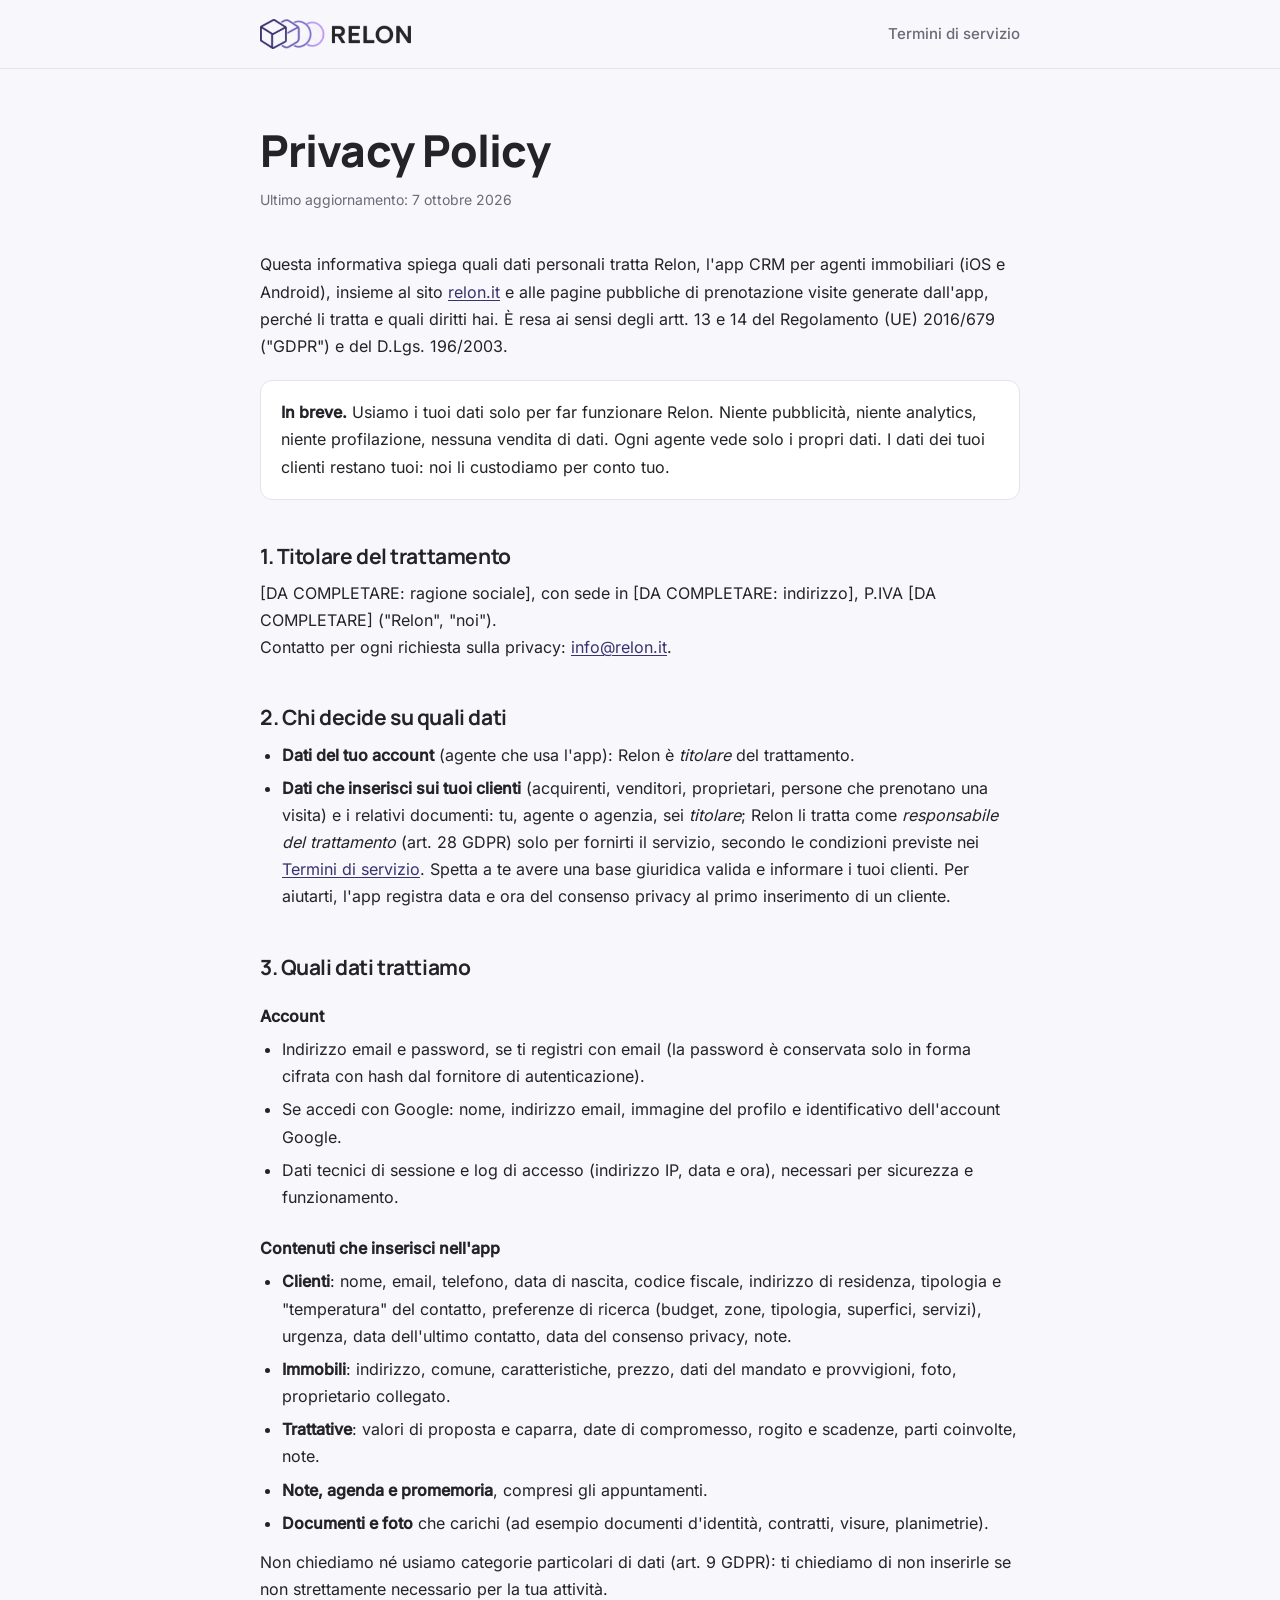
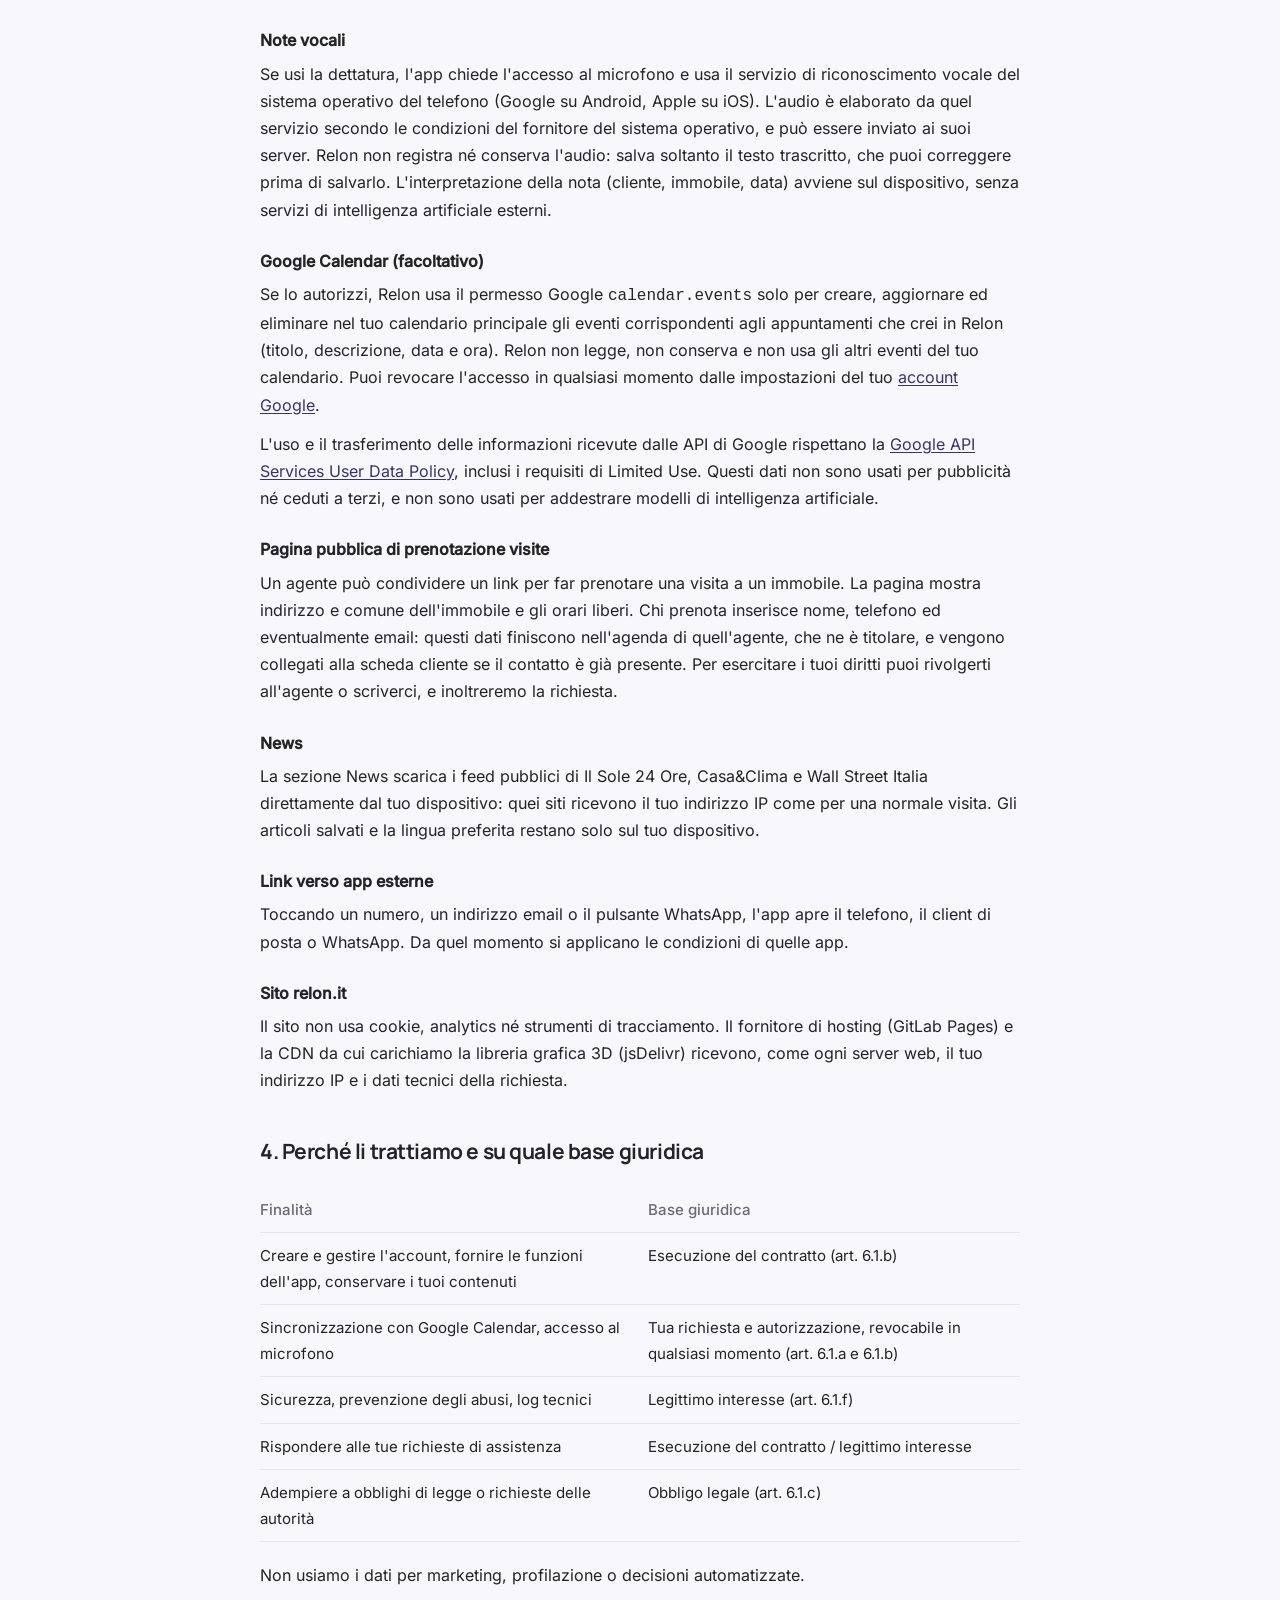
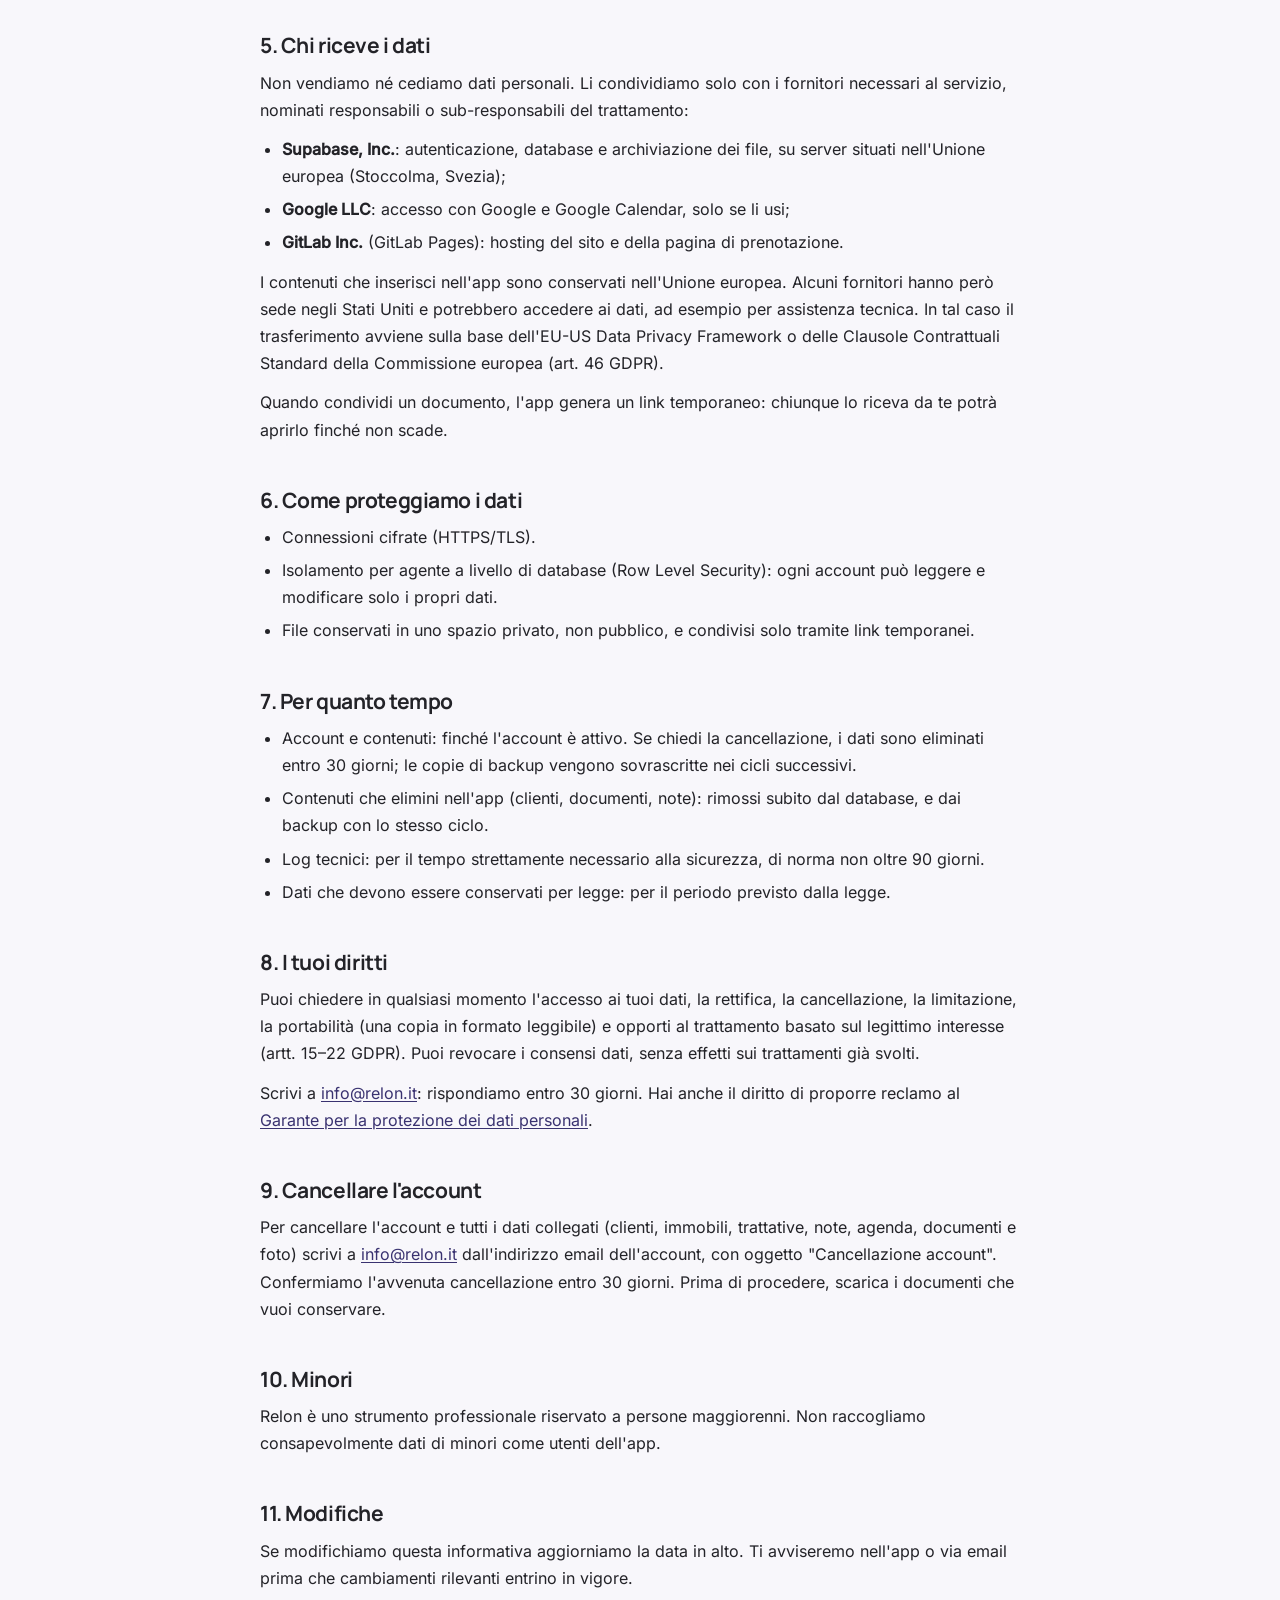
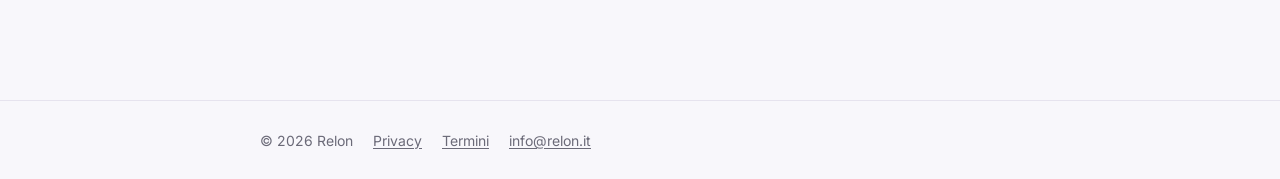
==== privacy/index.html @ 24ea66fc "aggiunta tos e privacy policy" ====
<!doctype html>
<html lang="it">
<head>
<meta charset="utf-8">
<meta name="viewport" content="width=device-width, initial-scale=1">
<title>Privacy Policy — Relon</title>
<meta name="description" content="Informativa sul trattamento dei dati personali dell'app Relon e del sito relon.it.">
<meta name="theme-color" content="#393270">
<link rel="canonical" href="https://relon.it/privacy">
<link rel="icon" href="/assets/favicon.png">
<link rel="apple-touch-icon" href="/assets/apple-touch-icon.png">
<link rel="stylesheet" href="/assets/legal.css">
</head>
<body>

<nav>
  <div class="wrap">
    <a href="/"><img src="/assets/logo.png" alt="Relon"></a>
    <a href="/tos">Termini di servizio</a>
  </div>
</nav>

<main class="wrap">
  <h1>Privacy Policy</h1>
  <p class="updated">Ultimo aggiornamento: 7 ottobre 2026</p>

  <p>Questa informativa spiega quali dati personali tratta Relon, l'app CRM per agenti immobiliari (iOS e Android), insieme al sito <a href="https://relon.it/">relon.it</a> e alle pagine pubbliche di prenotazione visite generate dall'app, perché li tratta e quali diritti hai. È resa ai sensi degli artt. 13 e 14 del Regolamento (UE) 2016/679 ("GDPR") e del D.Lgs. 196/2003.</p>

  <div class="box">
    <strong>In breve.</strong> Usiamo i tuoi dati solo per far funzionare Relon. Niente pubblicità, niente analytics, niente profilazione, nessuna vendita di dati. Ogni agente vede solo i propri dati. I dati dei tuoi clienti restano tuoi: noi li custodiamo per conto tuo.
  </div>

  <h2>1. Titolare del trattamento</h2>
  <p>[DA COMPLETARE: ragione sociale], con sede in [DA COMPLETARE: indirizzo], P.IVA [DA COMPLETARE] ("Relon", "noi").<br>
  Contatto per ogni richiesta sulla privacy: <a href="mailto:info@relon.it">info@relon.it</a>.</p>

  <h2>2. Chi decide su quali dati</h2>
  <ul>
    <li><strong>Dati del tuo account</strong> (agente che usa l'app): Relon è <em>titolare</em> del trattamento.</li>
    <li><strong>Dati che inserisci sui tuoi clienti</strong> (acquirenti, venditori, proprietari, persone che prenotano una visita) e i relativi documenti: tu, agente o agenzia, sei <em>titolare</em>; Relon li tratta come <em>responsabile del trattamento</em> (art. 28 GDPR) solo per fornirti il servizio, secondo le condizioni previste nei <a href="/tos">Termini di servizio</a>. Spetta a te avere una base giuridica valida e informare i tuoi clienti. Per aiutarti, l'app registra data e ora del consenso privacy al primo inserimento di un cliente.</li>
  </ul>

  <h2>3. Quali dati trattiamo</h2>

  <h3>Account</h3>
  <ul>
    <li>Indirizzo email e password, se ti registri con email (la password è conservata solo in forma cifrata con hash dal fornitore di autenticazione).</li>
    <li>Se accedi con Google: nome, indirizzo email, immagine del profilo e identificativo dell'account Google.</li>
    <li>Dati tecnici di sessione e log di accesso (indirizzo IP, data e ora), necessari per sicurezza e funzionamento.</li>
  </ul>

  <h3>Contenuti che inserisci nell'app</h3>
  <ul>
    <li><strong>Clienti</strong>: nome, email, telefono, data di nascita, codice fiscale, indirizzo di residenza, tipologia e "temperatura" del contatto, preferenze di ricerca (budget, zone, tipologia, superfici, servizi), urgenza, data dell'ultimo contatto, data del consenso privacy, note.</li>
    <li><strong>Immobili</strong>: indirizzo, comune, caratteristiche, prezzo, dati del mandato e provvigioni, foto, proprietario collegato.</li>
    <li><strong>Trattative</strong>: valori di proposta e caparra, date di compromesso, rogito e scadenze, parti coinvolte, note.</li>
    <li><strong>Note, agenda e promemoria</strong>, compresi gli appuntamenti.</li>
    <li><strong>Documenti e foto</strong> che carichi (ad esempio documenti d'identità, contratti, visure, planimetrie).</li>
  </ul>
  <p>Non chiediamo né usiamo categorie particolari di dati (art. 9 GDPR): ti chiediamo di non inserirle se non strettamente necessario per la tua attività.</p>

  <h3>Note vocali</h3>
  <p>Se usi la dettatura, l'app chiede l'accesso al microfono e usa il servizio di riconoscimento vocale del sistema operativo del telefono (Google su Android, Apple su iOS). L'audio è elaborato da quel servizio secondo le condizioni del fornitore del sistema operativo, e può essere inviato ai suoi server. Relon non registra né conserva l'audio: salva soltanto il testo trascritto, che puoi correggere prima di salvarlo. L'interpretazione della nota (cliente, immobile, data) avviene sul dispositivo, senza servizi di intelligenza artificiale esterni.</p>

  <h3>Google Calendar (facoltativo)</h3>
  <p>Se lo autorizzi, Relon usa il permesso Google <code>calendar.events</code> solo per creare, aggiornare ed eliminare nel tuo calendario principale gli eventi corrispondenti agli appuntamenti che crei in Relon (titolo, descrizione, data e ora). Relon non legge, non conserva e non usa gli altri eventi del tuo calendario. Puoi revocare l'accesso in qualsiasi momento dalle impostazioni del tuo <a href="https://myaccount.google.com/permissions" rel="noopener">account Google</a>.</p>
  <p>L'uso e il trasferimento delle informazioni ricevute dalle API di Google rispettano la <a href="https://developers.google.com/terms/api-services-user-data-policy" rel="noopener">Google API Services User Data Policy</a>, inclusi i requisiti di Limited Use. Questi dati non sono usati per pubblicità né ceduti a terzi, e non sono usati per addestrare modelli di intelligenza artificiale.</p>

  <h3>Pagina pubblica di prenotazione visite</h3>
  <p>Un agente può condividere un link per far prenotare una visita a un immobile. La pagina mostra indirizzo e comune dell'immobile e gli orari liberi. Chi prenota inserisce nome, telefono ed eventualmente email: questi dati finiscono nell'agenda di quell'agente, che ne è titolare, e vengono collegati alla scheda cliente se il contatto è già presente. Per esercitare i tuoi diritti puoi rivolgerti all'agente o scriverci, e inoltreremo la richiesta.</p>

  <h3>News</h3>
  <p>La sezione News scarica i feed pubblici di Il Sole 24 Ore, Casa&amp;Clima e Wall Street Italia direttamente dal tuo dispositivo: quei siti ricevono il tuo indirizzo IP come per una normale visita. Gli articoli salvati e la lingua preferita restano solo sul tuo dispositivo.</p>

  <h3>Link verso app esterne</h3>
  <p>Toccando un numero, un indirizzo email o il pulsante WhatsApp, l'app apre il telefono, il client di posta o WhatsApp. Da quel momento si applicano le condizioni di quelle app.</p>

  <h3>Sito relon.it</h3>
  <p>Il sito non usa cookie, analytics né strumenti di tracciamento. Il fornitore di hosting (GitLab Pages) e la CDN da cui carichiamo la libreria grafica 3D (jsDelivr) ricevono, come ogni server web, il tuo indirizzo IP e i dati tecnici della richiesta.</p>

  <h2>4. Perché li trattiamo e su quale base giuridica</h2>
  <div class="table-scroll">
  <table>
    <tr><th>Finalità</th><th>Base giuridica</th></tr>
    <tr><td>Creare e gestire l'account, fornire le funzioni dell'app, conservare i tuoi contenuti</td><td>Esecuzione del contratto (art. 6.1.b)</td></tr>
    <tr><td>Sincronizzazione con Google Calendar, accesso al microfono</td><td>Tua richiesta e autorizzazione, revocabile in qualsiasi momento (art. 6.1.a e 6.1.b)</td></tr>
    <tr><td>Sicurezza, prevenzione degli abusi, log tecnici</td><td>Legittimo interesse (art. 6.1.f)</td></tr>
    <tr><td>Rispondere alle tue richieste di assistenza</td><td>Esecuzione del contratto / legittimo interesse</td></tr>
    <tr><td>Adempiere a obblighi di legge o richieste delle autorità</td><td>Obbligo legale (art. 6.1.c)</td></tr>
  </table>
  </div>
  <p>Non usiamo i dati per marketing, profilazione o decisioni automatizzate.</p>

  <h2>5. Chi riceve i dati</h2>
  <p>Non vendiamo né cediamo dati personali. Li condividiamo solo con i fornitori necessari al servizio, nominati responsabili o sub-responsabili del trattamento:</p>
  <ul>
    <li><strong>Supabase, Inc.</strong>: autenticazione, database e archiviazione dei file, su server situati nell'Unione europea (Stoccolma, Svezia);</li>
    <li><strong>Google LLC</strong>: accesso con Google e Google Calendar, solo se li usi;</li>
    <li><strong>GitLab Inc.</strong> (GitLab Pages): hosting del sito e della pagina di prenotazione.</li>
  </ul>
  <p>I contenuti che inserisci nell'app sono conservati nell'Unione europea. Alcuni fornitori hanno però sede negli Stati Uniti e potrebbero accedere ai dati, ad esempio per assistenza tecnica. In tal caso il trasferimento avviene sulla base dell'EU-US Data Privacy Framework o delle Clausole Contrattuali Standard della Commissione europea (art. 46 GDPR).</p>
  <p>Quando condividi un documento, l'app genera un link temporaneo: chiunque lo riceva da te potrà aprirlo finché non scade.</p>

  <h2>6. Come proteggiamo i dati</h2>
  <ul>
    <li>Connessioni cifrate (HTTPS/TLS).</li>
    <li>Isolamento per agente a livello di database (Row Level Security): ogni account può leggere e modificare solo i propri dati.</li>
    <li>File conservati in uno spazio privato, non pubblico, e condivisi solo tramite link temporanei.</li>
  </ul>

  <h2>7. Per quanto tempo</h2>
  <ul>
    <li>Account e contenuti: finché l'account è attivo. Se chiedi la cancellazione, i dati sono eliminati entro 30 giorni; le copie di backup vengono sovrascritte nei cicli successivi.</li>
    <li>Contenuti che elimini nell'app (clienti, documenti, note): rimossi subito dal database, e dai backup con lo stesso ciclo.</li>
    <li>Log tecnici: per il tempo strettamente necessario alla sicurezza, di norma non oltre 90 giorni.</li>
    <li>Dati che devono essere conservati per legge: per il periodo previsto dalla legge.</li>
  </ul>

  <h2>8. I tuoi diritti</h2>
  <p>Puoi chiedere in qualsiasi momento l'accesso ai tuoi dati, la rettifica, la cancellazione, la limitazione, la portabilità (una copia in formato leggibile) e opporti al trattamento basato sul legittimo interesse (artt. 15–22 GDPR). Puoi revocare i consensi dati, senza effetti sui trattamenti già svolti.</p>
  <p>Scrivi a <a href="mailto:info@relon.it">info@relon.it</a>: rispondiamo entro 30 giorni. Hai anche il diritto di proporre reclamo al <a href="https://www.garanteprivacy.it/" rel="noopener">Garante per la protezione dei dati personali</a>.</p>

  <h2>9. Cancellare l'account</h2>
  <p>Per cancellare l'account e tutti i dati collegati (clienti, immobili, trattative, note, agenda, documenti e foto) scrivi a <a href="mailto:info@relon.it?subject=Cancellazione%20account%20Relon">info@relon.it</a> dall'indirizzo email dell'account, con oggetto "Cancellazione account". Confermiamo l'avvenuta cancellazione entro 30 giorni. Prima di procedere, scarica i documenti che vuoi conservare.</p>

  <h2>10. Minori</h2>
  <p>Relon è uno strumento professionale riservato a persone maggiorenni. Non raccogliamo consapevolmente dati di minori come utenti dell'app.</p>

  <h2>11. Modifiche</h2>
  <p>Se modifichiamo questa informativa aggiorniamo la data in alto. Ti avviseremo nell'app o via email prima che cambiamenti rilevanti entrino in vigore.</p>
</main>

<footer>
  <div class="wrap">
    <span>© 2026 Relon</span>
    <a href="/privacy">Privacy</a>
    <a href="/tos">Termini</a>
    <a href="mailto:info@relon.it">info@relon.it</a>
  </div>
</footer>
</body>
</html>
---- assets/legal.css ----
@font-face { font-family: Manrope; src: url(fonts/Manrope-Bold.ttf); font-weight: 700; font-display: swap; }
@font-face { font-family: Manrope; src: url(fonts/Manrope-ExtraBold.ttf); font-weight: 800; font-display: swap; }
@font-face { font-family: Inter; src: url(fonts/Inter-Regular.ttf); font-weight: 400; font-display: swap; }
@font-face { font-family: Inter; src: url(fonts/Inter-Medium.ttf); font-weight: 500; font-display: swap; }

:root { --ink: #232328; --indigo: #393270; --violet: #7A68C6; --porcelain: #F8F7FB; --stone: #6B6A78; --hairline: #E6E3EE; }
* { box-sizing: border-box; margin: 0; }
body { font: 400 16px/1.7 Inter, system-ui, sans-serif; color: var(--ink); background: var(--porcelain); -webkit-font-smoothing: antialiased; }
a { color: var(--indigo); text-underline-offset: 2px; }
.wrap { width: min(760px, 100% - 32px); margin-inline: auto; }

nav { border-bottom: 1px solid var(--hairline); }
nav .wrap { display: flex; align-items: center; justify-content: space-between; height: 68px; font-size: 15px; font-weight: 500; }
nav img { height: 30px; display: block; }
nav .wrap > a:last-child { color: var(--stone); text-decoration: none; }

main { padding-block: 56px 96px; }
h1, h2 { font-family: Manrope, Inter, sans-serif; letter-spacing: -0.02em; line-height: 1.15; }
h1 { font-size: clamp(32px, 5vw, 44px); font-weight: 800; }
.updated { color: var(--stone); font-size: 14px; margin: 12px 0 40px; }
h2 { font-size: 21px; font-weight: 700; margin: 44px 0 12px; }
h3 { font-size: 16px; margin: 24px 0 6px; }
p, ul { margin-bottom: 12px; }
ul { padding-left: 22px; }
li { margin-bottom: 6px; }
.box { background: #fff; border: 1px solid var(--hairline); border-radius: 12px; padding: 18px 20px; margin-block: 20px; }
table { width: 100%; border-collapse: collapse; font-size: 15px; margin-block: 12px 20px; }
th, td { text-align: left; vertical-align: top; padding: 10px 12px 10px 0; border-bottom: 1px solid var(--hairline); }
th { font-weight: 500; color: var(--stone); }
.table-scroll { overflow-x: auto; }

footer { border-top: 1px solid var(--hairline); padding-block: 28px; font-size: 14px; color: var(--stone); }
footer .wrap { display: flex; gap: 20px; flex-wrap: wrap; }
footer a { color: inherit; }
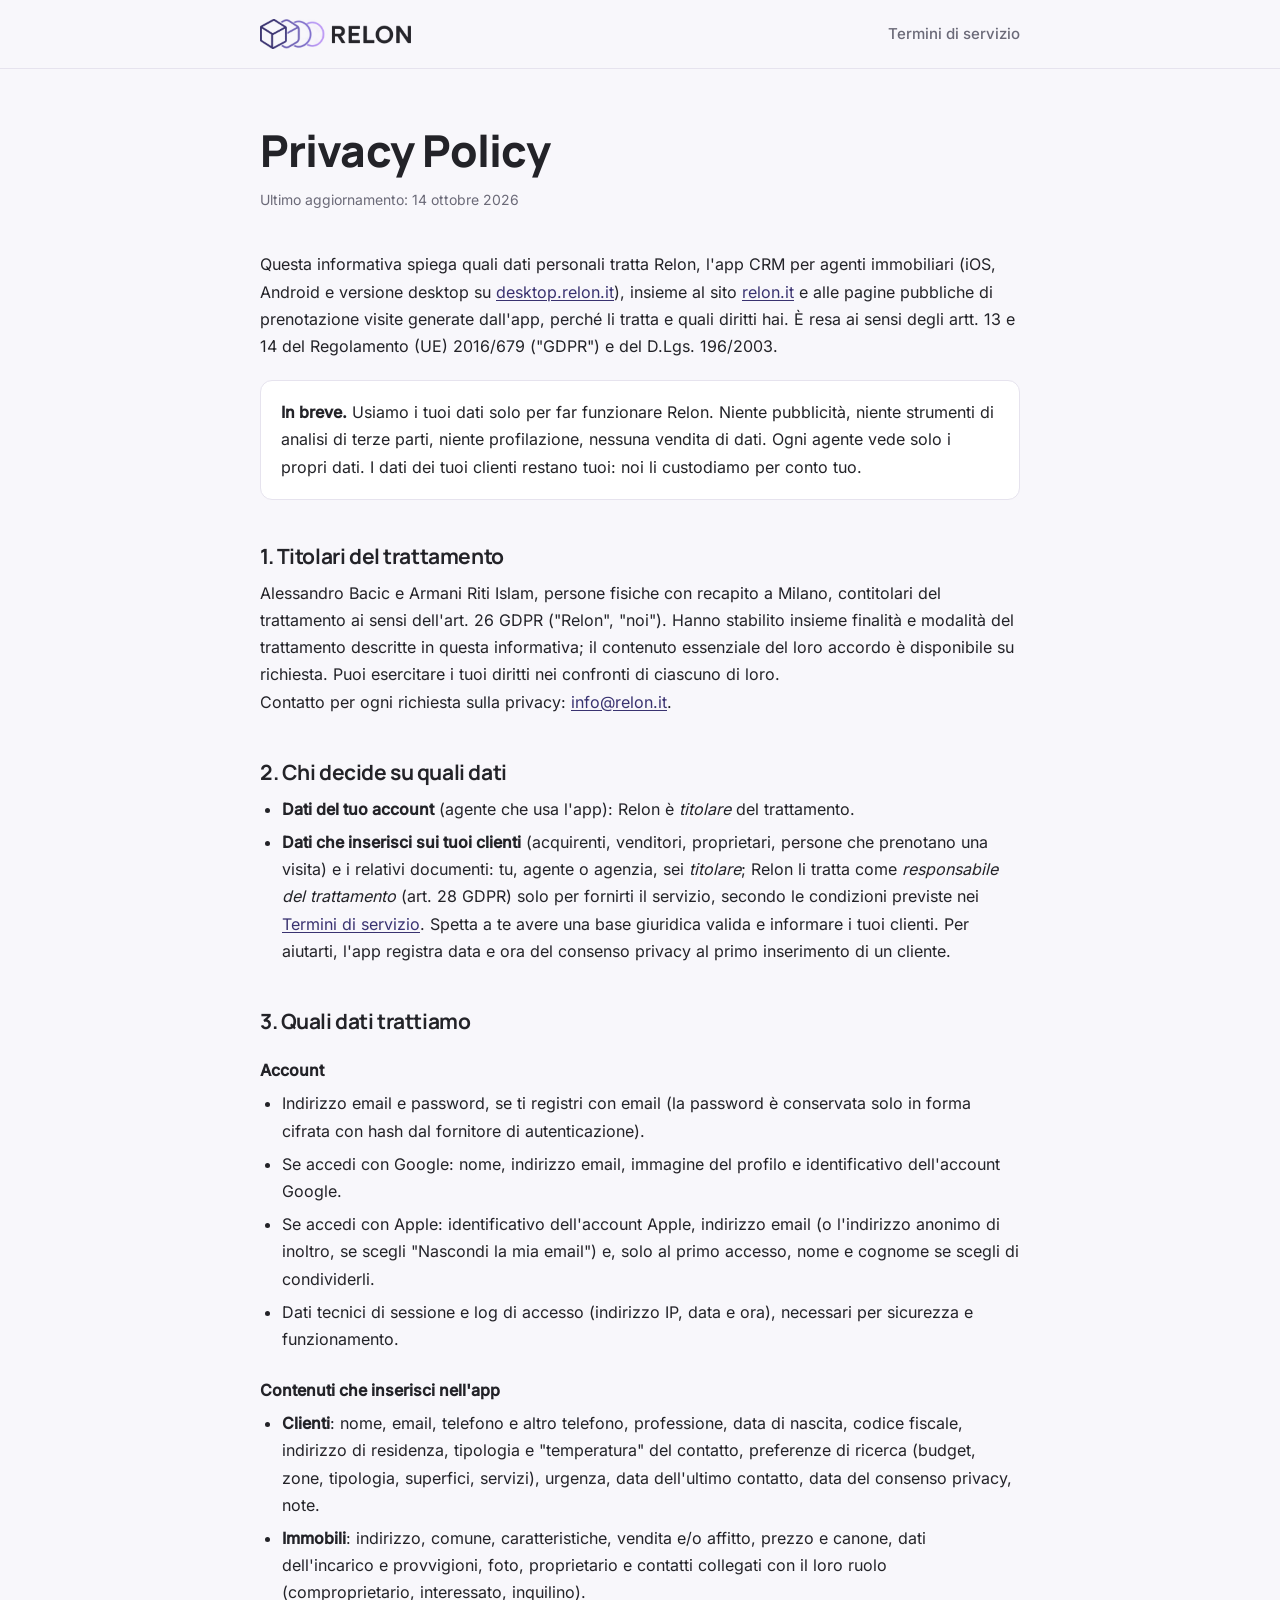
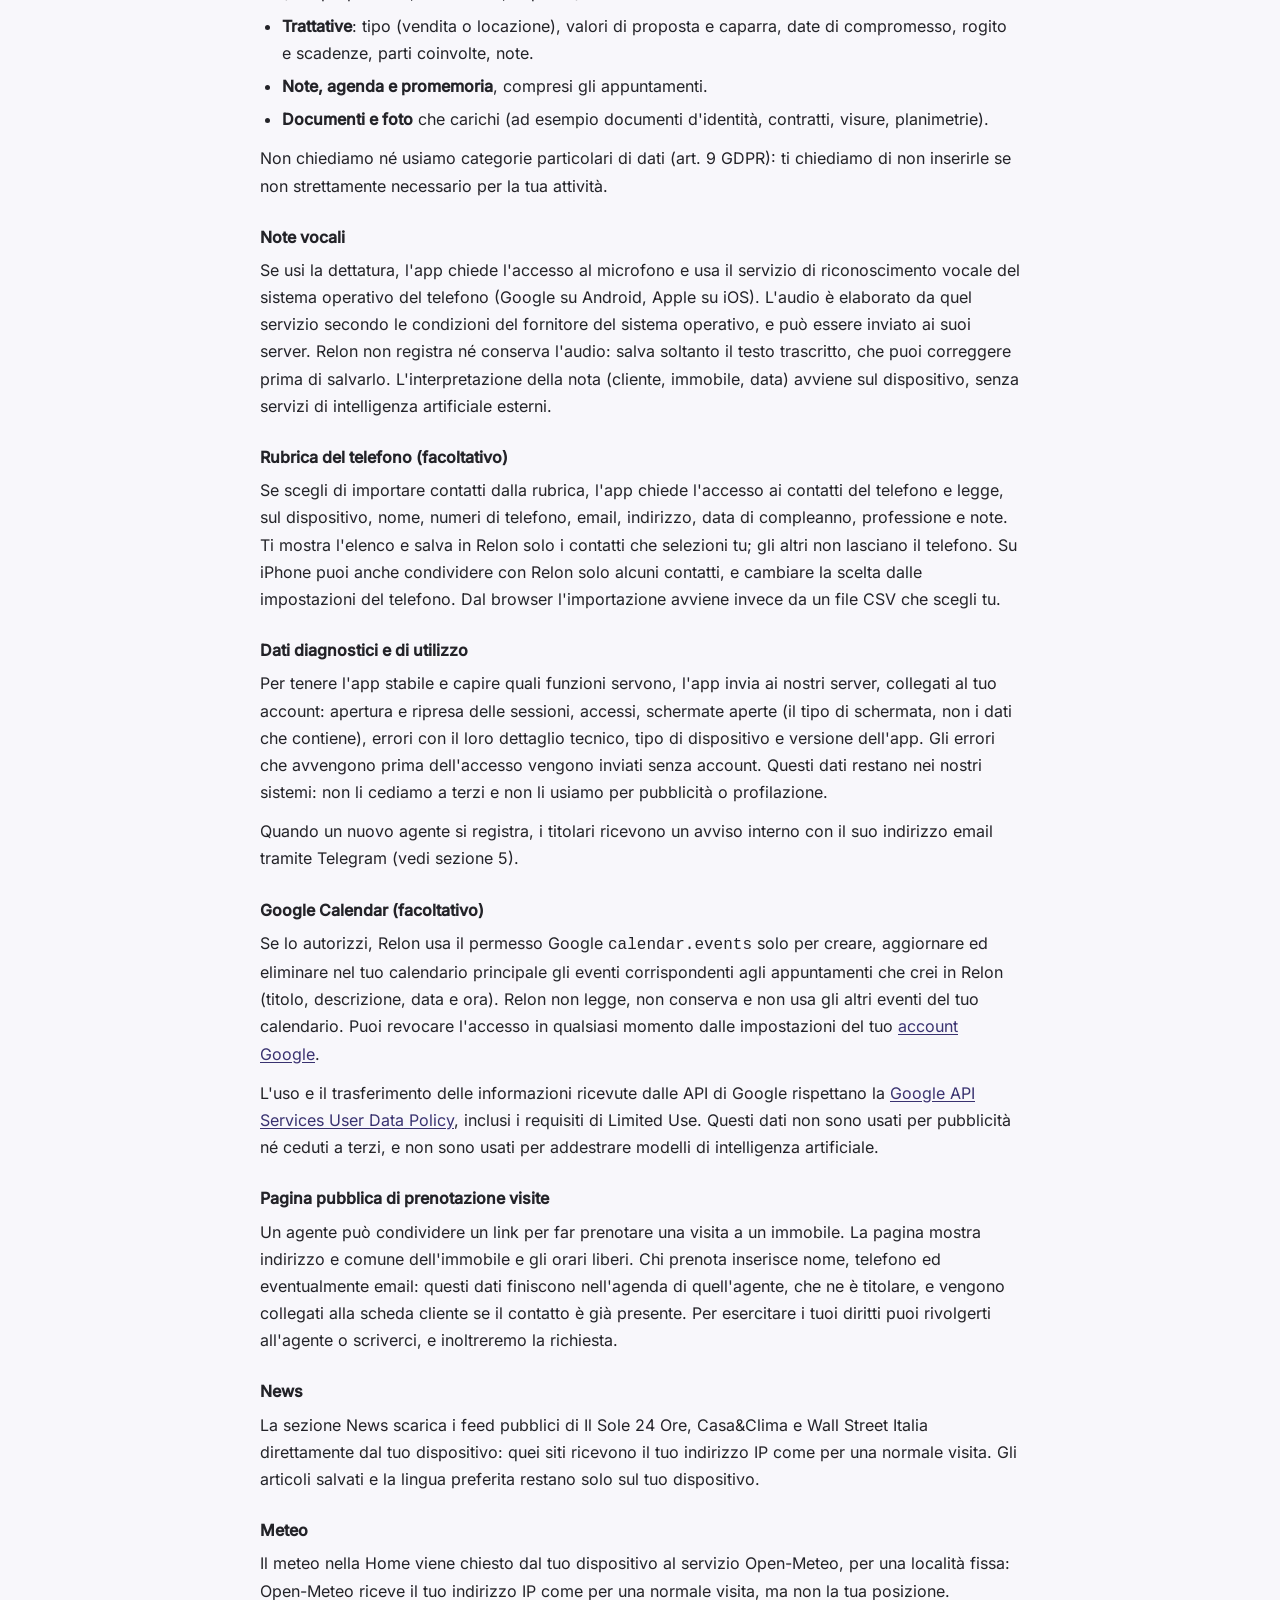
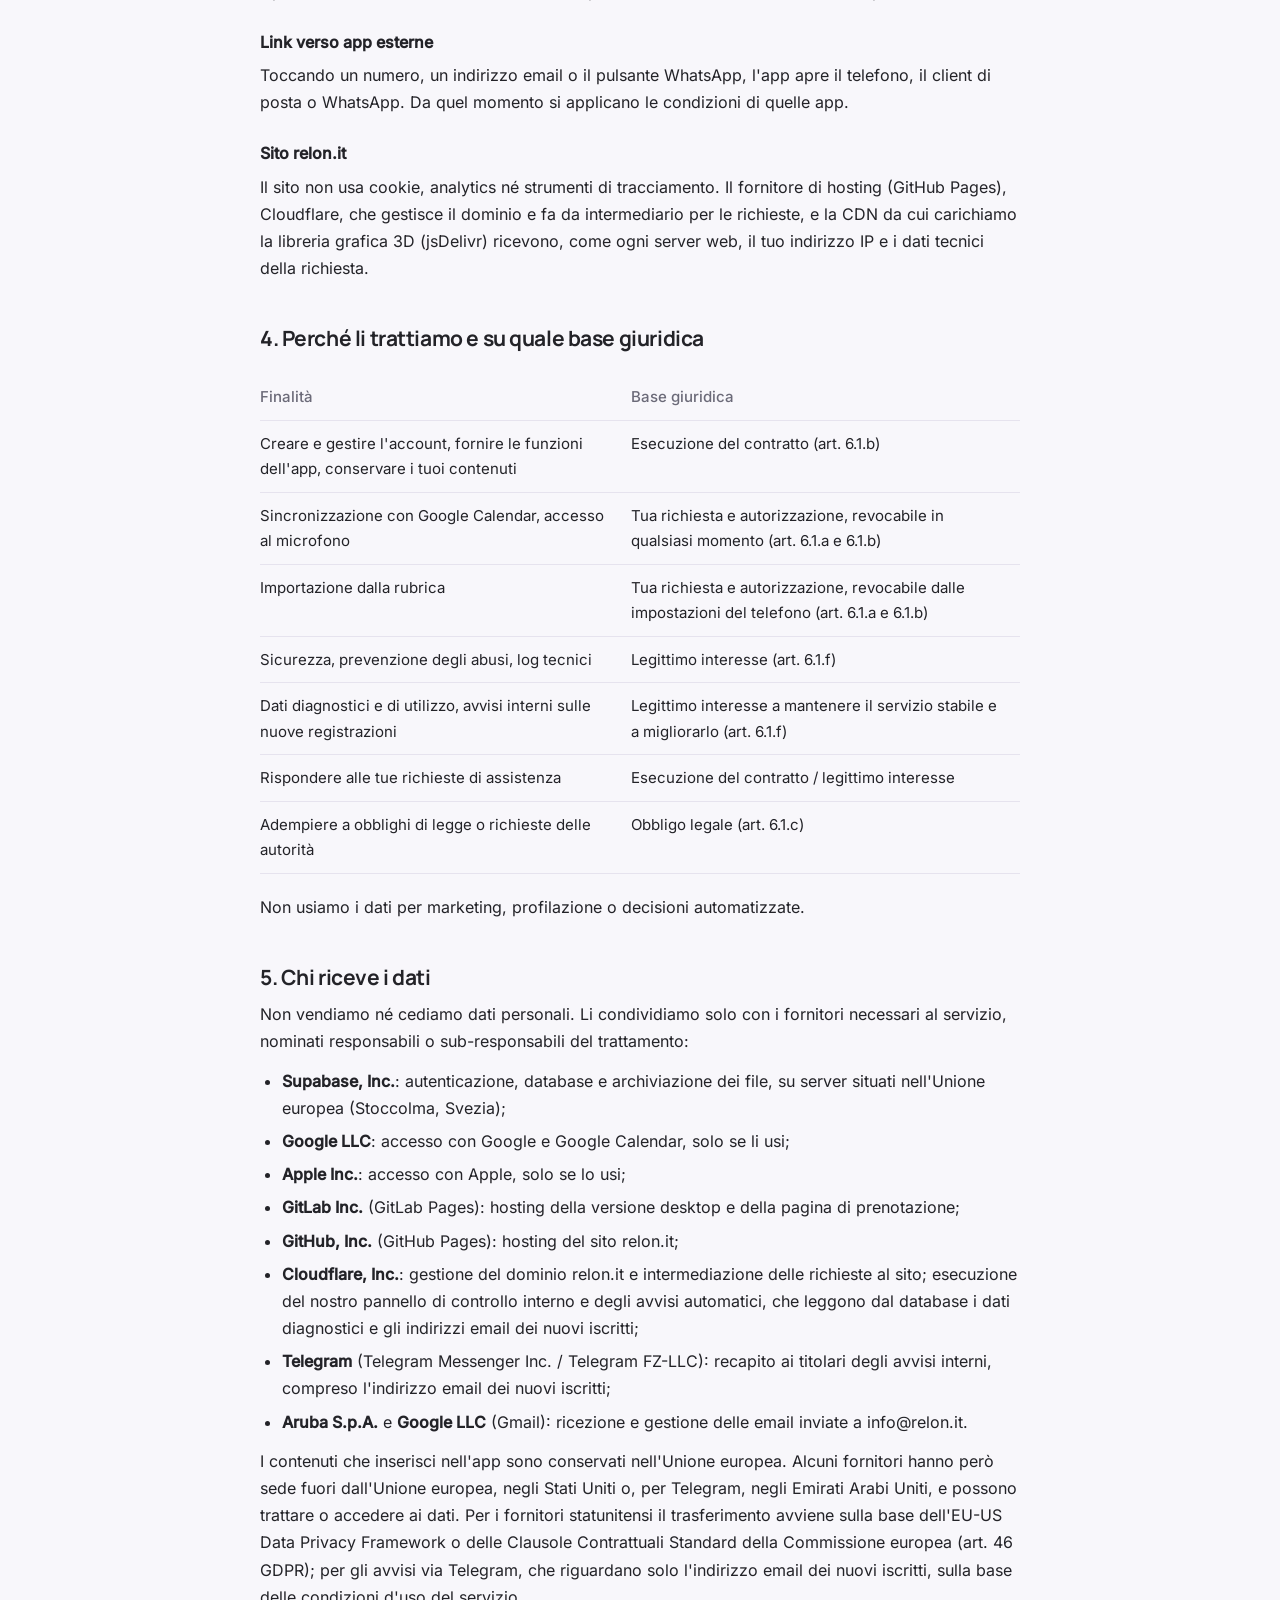
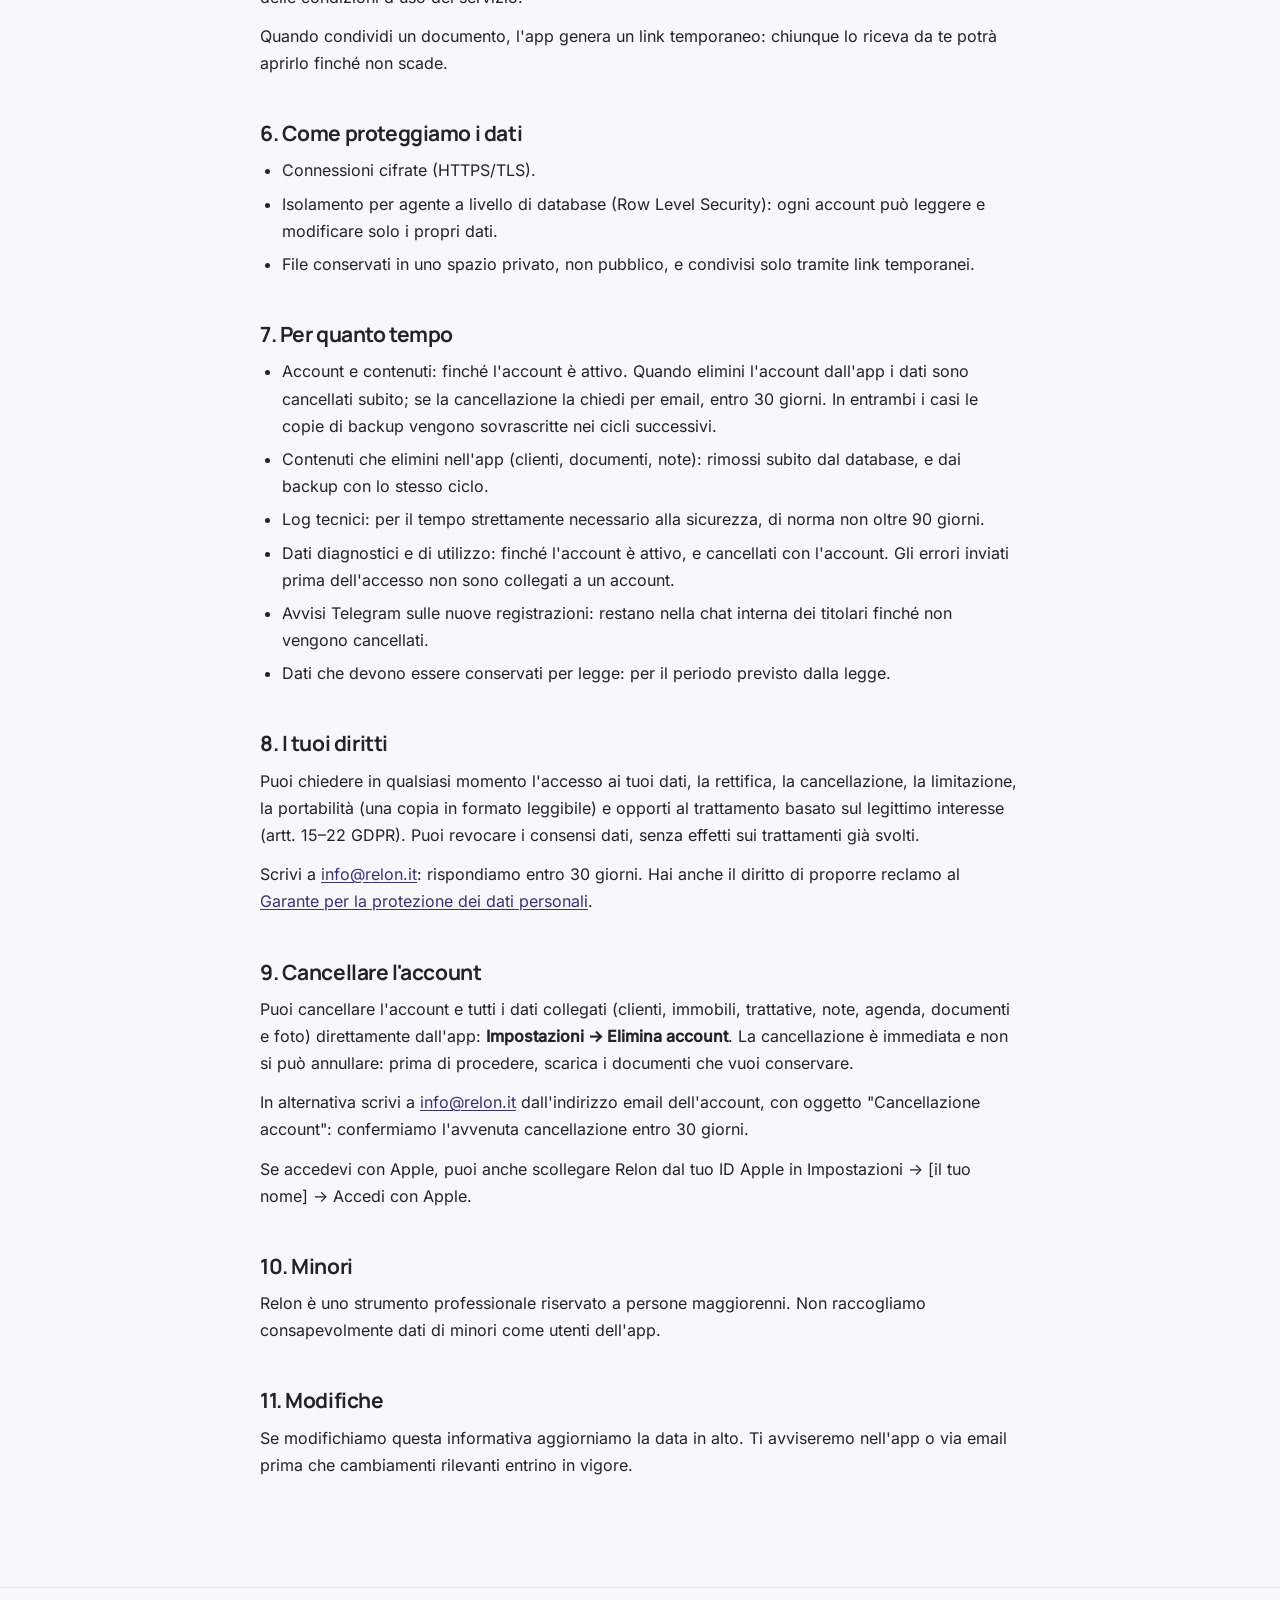
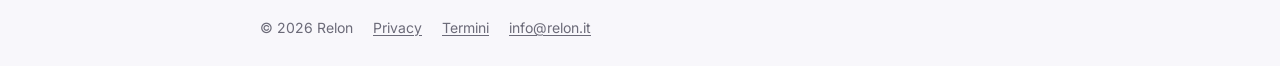
==== commit 4e75b2aa: "privacy e termini: contitolari, rubrica, dati diagnostici, Telegram, fornitori aggiornati; incarico " ====
--- a/privacy/index.html
+++ b/privacy/index.html
@@ -22,16 +22,16 @@
 
 <main class="wrap">
   <h1>Privacy Policy</h1>
-  <p class="updated">Ultimo aggiornamento: 7 ottobre 2026</p>
+  <p class="updated">Ultimo aggiornamento: 14 ottobre 2026</p>
 
-  <p>Questa informativa spiega quali dati personali tratta Relon, l'app CRM per agenti immobiliari (iOS e Android), insieme al sito <a href="https://relon.it/">relon.it</a> e alle pagine pubbliche di prenotazione visite generate dall'app, perché li tratta e quali diritti hai. È resa ai sensi degli artt. 13 e 14 del Regolamento (UE) 2016/679 ("GDPR") e del D.Lgs. 196/2003.</p>
+  <p>Questa informativa spiega quali dati personali tratta Relon, l'app CRM per agenti immobiliari (iOS, Android e versione desktop su <a href="https://desktop.relon.it/">desktop.relon.it</a>), insieme al sito <a href="https://relon.it/">relon.it</a> e alle pagine pubbliche di prenotazione visite generate dall'app, perché li tratta e quali diritti hai. È resa ai sensi degli artt. 13 e 14 del Regolamento (UE) 2016/679 ("GDPR") e del D.Lgs. 196/2003.</p>
 
   <div class="box">
-    <strong>In breve.</strong> Usiamo i tuoi dati solo per far funzionare Relon. Niente pubblicità, niente analytics, niente profilazione, nessuna vendita di dati. Ogni agente vede solo i propri dati. I dati dei tuoi clienti restano tuoi: noi li custodiamo per conto tuo.
+    <strong>In breve.</strong> Usiamo i tuoi dati solo per far funzionare Relon. Niente pubblicità, niente strumenti di analisi di terze parti, niente profilazione, nessuna vendita di dati. Ogni agente vede solo i propri dati. I dati dei tuoi clienti restano tuoi: noi li custodiamo per conto tuo.
   </div>
 
-  <h2>1. Titolare del trattamento</h2>
-  <p>[DA COMPLETARE: ragione sociale], con sede in [DA COMPLETARE: indirizzo], P.IVA [DA COMPLETARE] ("Relon", "noi").<br>
+  <h2>1. Titolari del trattamento</h2>
+  <p>Alessandro Bacic e Armani Riti Islam, persone fisiche con recapito a Milano, contitolari del trattamento ai sensi dell'art. 26 GDPR ("Relon", "noi"). Hanno stabilito insieme finalità e modalità del trattamento descritte in questa informativa; il contenuto essenziale del loro accordo è disponibile su richiesta. Puoi esercitare i tuoi diritti nei confronti di ciascuno di loro.<br>
   Contatto per ogni richiesta sulla privacy: <a href="mailto:info@relon.it">info@relon.it</a>.</p>
 
   <h2>2. Chi decide su quali dati</h2>
@@ -46,14 +46,15 @@
   <ul>
     <li>Indirizzo email e password, se ti registri con email (la password è conservata solo in forma cifrata con hash dal fornitore di autenticazione).</li>
     <li>Se accedi con Google: nome, indirizzo email, immagine del profilo e identificativo dell'account Google.</li>
+    <li>Se accedi con Apple: identificativo dell'account Apple, indirizzo email (o l'indirizzo anonimo di inoltro, se scegli "Nascondi la mia email") e, solo al primo accesso, nome e cognome se scegli di condividerli.</li>
     <li>Dati tecnici di sessione e log di accesso (indirizzo IP, data e ora), necessari per sicurezza e funzionamento.</li>
   </ul>
 
   <h3>Contenuti che inserisci nell'app</h3>
   <ul>
-    <li><strong>Clienti</strong>: nome, email, telefono, data di nascita, codice fiscale, indirizzo di residenza, tipologia e "temperatura" del contatto, preferenze di ricerca (budget, zone, tipologia, superfici, servizi), urgenza, data dell'ultimo contatto, data del consenso privacy, note.</li>
-    <li><strong>Immobili</strong>: indirizzo, comune, caratteristiche, prezzo, dati del mandato e provvigioni, foto, proprietario collegato.</li>
-    <li><strong>Trattative</strong>: valori di proposta e caparra, date di compromesso, rogito e scadenze, parti coinvolte, note.</li>
+    <li><strong>Clienti</strong>: nome, email, telefono e altro telefono, professione, data di nascita, codice fiscale, indirizzo di residenza, tipologia e "temperatura" del contatto, preferenze di ricerca (budget, zone, tipologia, superfici, servizi), urgenza, data dell'ultimo contatto, data del consenso privacy, note.</li>
+    <li><strong>Immobili</strong>: indirizzo, comune, caratteristiche, vendita e/o affitto, prezzo e canone, dati dell'incarico e provvigioni, foto, proprietario e contatti collegati con il loro ruolo (comproprietario, interessato, inquilino).</li>
+    <li><strong>Trattative</strong>: tipo (vendita o locazione), valori di proposta e caparra, date di compromesso, rogito e scadenze, parti coinvolte, note.</li>
     <li><strong>Note, agenda e promemoria</strong>, compresi gli appuntamenti.</li>
     <li><strong>Documenti e foto</strong> che carichi (ad esempio documenti d'identità, contratti, visure, planimetrie).</li>
   </ul>
@@ -61,6 +62,13 @@
 
   <h3>Note vocali</h3>
   <p>Se usi la dettatura, l'app chiede l'accesso al microfono e usa il servizio di riconoscimento vocale del sistema operativo del telefono (Google su Android, Apple su iOS). L'audio è elaborato da quel servizio secondo le condizioni del fornitore del sistema operativo, e può essere inviato ai suoi server. Relon non registra né conserva l'audio: salva soltanto il testo trascritto, che puoi correggere prima di salvarlo. L'interpretazione della nota (cliente, immobile, data) avviene sul dispositivo, senza servizi di intelligenza artificiale esterni.</p>
+
+  <h3>Rubrica del telefono (facoltativo)</h3>
+  <p>Se scegli di importare contatti dalla rubrica, l'app chiede l'accesso ai contatti del telefono e legge, sul dispositivo, nome, numeri di telefono, email, indirizzo, data di compleanno, professione e note. Ti mostra l'elenco e salva in Relon solo i contatti che selezioni tu; gli altri non lasciano il telefono. Su iPhone puoi anche condividere con Relon solo alcuni contatti, e cambiare la scelta dalle impostazioni del telefono. Dal browser l'importazione avviene invece da un file CSV che scegli tu.</p>
+
+  <h3>Dati diagnostici e di utilizzo</h3>
+  <p>Per tenere l'app stabile e capire quali funzioni servono, l'app invia ai nostri server, collegati al tuo account: apertura e ripresa delle sessioni, accessi, schermate aperte (il tipo di schermata, non i dati che contiene), errori con il loro dettaglio tecnico, tipo di dispositivo e versione dell'app. Gli errori che avvengono prima dell'accesso vengono inviati senza account. Questi dati restano nei nostri sistemi: non li cediamo a terzi e non li usiamo per pubblicità o profilazione.</p>
+  <p>Quando un nuovo agente si registra, i titolari ricevono un avviso interno con il suo indirizzo email tramite Telegram (vedi sezione 5).</p>
 
   <h3>Google Calendar (facoltativo)</h3>
   <p>Se lo autorizzi, Relon usa il permesso Google <code>calendar.events</code> solo per creare, aggiornare ed eliminare nel tuo calendario principale gli eventi corrispondenti agli appuntamenti che crei in Relon (titolo, descrizione, data e ora). Relon non legge, non conserva e non usa gli altri eventi del tuo calendario. Puoi revocare l'accesso in qualsiasi momento dalle impostazioni del tuo <a href="https://myaccount.google.com/permissions" rel="noopener">account Google</a>.</p>
@@ -72,11 +80,14 @@
   <h3>News</h3>
   <p>La sezione News scarica i feed pubblici di Il Sole 24 Ore, Casa&amp;Clima e Wall Street Italia direttamente dal tuo dispositivo: quei siti ricevono il tuo indirizzo IP come per una normale visita. Gli articoli salvati e la lingua preferita restano solo sul tuo dispositivo.</p>
 
+  <h3>Meteo</h3>
+  <p>Il meteo nella Home viene chiesto dal tuo dispositivo al servizio Open-Meteo, per una località fissa: Open-Meteo riceve il tuo indirizzo IP come per una normale visita, ma non la tua posizione.</p>
+
   <h3>Link verso app esterne</h3>
   <p>Toccando un numero, un indirizzo email o il pulsante WhatsApp, l'app apre il telefono, il client di posta o WhatsApp. Da quel momento si applicano le condizioni di quelle app.</p>
 
   <h3>Sito relon.it</h3>
-  <p>Il sito non usa cookie, analytics né strumenti di tracciamento. Il fornitore di hosting (GitLab Pages) e la CDN da cui carichiamo la libreria grafica 3D (jsDelivr) ricevono, come ogni server web, il tuo indirizzo IP e i dati tecnici della richiesta.</p>
+  <p>Il sito non usa cookie, analytics né strumenti di tracciamento. Il fornitore di hosting (GitHub Pages), Cloudflare, che gestisce il dominio e fa da intermediario per le richieste, e la CDN da cui carichiamo la libreria grafica 3D (jsDelivr) ricevono, come ogni server web, il tuo indirizzo IP e i dati tecnici della richiesta.</p>
 
   <h2>4. Perché li trattiamo e su quale base giuridica</h2>
   <div class="table-scroll">
@@ -84,7 +95,9 @@
     <tr><th>Finalità</th><th>Base giuridica</th></tr>
     <tr><td>Creare e gestire l'account, fornire le funzioni dell'app, conservare i tuoi contenuti</td><td>Esecuzione del contratto (art. 6.1.b)</td></tr>
     <tr><td>Sincronizzazione con Google Calendar, accesso al microfono</td><td>Tua richiesta e autorizzazione, revocabile in qualsiasi momento (art. 6.1.a e 6.1.b)</td></tr>
+    <tr><td>Importazione dalla rubrica</td><td>Tua richiesta e autorizzazione, revocabile dalle impostazioni del telefono (art. 6.1.a e 6.1.b)</td></tr>
     <tr><td>Sicurezza, prevenzione degli abusi, log tecnici</td><td>Legittimo interesse (art. 6.1.f)</td></tr>
+    <tr><td>Dati diagnostici e di utilizzo, avvisi interni sulle nuove registrazioni</td><td>Legittimo interesse a mantenere il servizio stabile e a migliorarlo (art. 6.1.f)</td></tr>
     <tr><td>Rispondere alle tue richieste di assistenza</td><td>Esecuzione del contratto / legittimo interesse</td></tr>
     <tr><td>Adempiere a obblighi di legge o richieste delle autorità</td><td>Obbligo legale (art. 6.1.c)</td></tr>
   </table>
@@ -96,9 +109,14 @@
   <ul>
     <li><strong>Supabase, Inc.</strong>: autenticazione, database e archiviazione dei file, su server situati nell'Unione europea (Stoccolma, Svezia);</li>
     <li><strong>Google LLC</strong>: accesso con Google e Google Calendar, solo se li usi;</li>
-    <li><strong>GitLab Inc.</strong> (GitLab Pages): hosting del sito e della pagina di prenotazione.</li>
+    <li><strong>Apple Inc.</strong>: accesso con Apple, solo se lo usi;</li>
+    <li><strong>GitLab Inc.</strong> (GitLab Pages): hosting della versione desktop e della pagina di prenotazione;</li>
+    <li><strong>GitHub, Inc.</strong> (GitHub Pages): hosting del sito relon.it;</li>
+    <li><strong>Cloudflare, Inc.</strong>: gestione del dominio relon.it e intermediazione delle richieste al sito; esecuzione del nostro pannello di controllo interno e degli avvisi automatici, che leggono dal database i dati diagnostici e gli indirizzi email dei nuovi iscritti;</li>
+    <li><strong>Telegram</strong> (Telegram Messenger Inc. / Telegram FZ-LLC): recapito ai titolari degli avvisi interni, compreso l'indirizzo email dei nuovi iscritti;</li>
+    <li><strong>Aruba S.p.A.</strong> e <strong>Google LLC</strong> (Gmail): ricezione e gestione delle email inviate a info@relon.it.</li>
   </ul>
-  <p>I contenuti che inserisci nell'app sono conservati nell'Unione europea. Alcuni fornitori hanno però sede negli Stati Uniti e potrebbero accedere ai dati, ad esempio per assistenza tecnica. In tal caso il trasferimento avviene sulla base dell'EU-US Data Privacy Framework o delle Clausole Contrattuali Standard della Commissione europea (art. 46 GDPR).</p>
+  <p>I contenuti che inserisci nell'app sono conservati nell'Unione europea. Alcuni fornitori hanno però sede fuori dall'Unione europea, negli Stati Uniti o, per Telegram, negli Emirati Arabi Uniti, e possono trattare o accedere ai dati. Per i fornitori statunitensi il trasferimento avviene sulla base dell'EU-US Data Privacy Framework o delle Clausole Contrattuali Standard della Commissione europea (art. 46 GDPR); per gli avvisi via Telegram, che riguardano solo l'indirizzo email dei nuovi iscritti, sulla base delle condizioni d'uso del servizio.</p>
   <p>Quando condividi un documento, l'app genera un link temporaneo: chiunque lo riceva da te potrà aprirlo finché non scade.</p>
 
   <h2>6. Come proteggiamo i dati</h2>
@@ -110,9 +128,11 @@
 
   <h2>7. Per quanto tempo</h2>
   <ul>
-    <li>Account e contenuti: finché l'account è attivo. Se chiedi la cancellazione, i dati sono eliminati entro 30 giorni; le copie di backup vengono sovrascritte nei cicli successivi.</li>
+    <li>Account e contenuti: finché l'account è attivo. Quando elimini l'account dall'app i dati sono cancellati subito; se la cancellazione la chiedi per email, entro 30 giorni. In entrambi i casi le copie di backup vengono sovrascritte nei cicli successivi.</li>
     <li>Contenuti che elimini nell'app (clienti, documenti, note): rimossi subito dal database, e dai backup con lo stesso ciclo.</li>
     <li>Log tecnici: per il tempo strettamente necessario alla sicurezza, di norma non oltre 90 giorni.</li>
+    <li>Dati diagnostici e di utilizzo: finché l'account è attivo, e cancellati con l'account. Gli errori inviati prima dell'accesso non sono collegati a un account.</li>
+    <li>Avvisi Telegram sulle nuove registrazioni: restano nella chat interna dei titolari finché non vengono cancellati.</li>
     <li>Dati che devono essere conservati per legge: per il periodo previsto dalla legge.</li>
   </ul>
 
@@ -121,7 +141,9 @@
   <p>Scrivi a <a href="mailto:info@relon.it">info@relon.it</a>: rispondiamo entro 30 giorni. Hai anche il diritto di proporre reclamo al <a href="https://www.garanteprivacy.it/" rel="noopener">Garante per la protezione dei dati personali</a>.</p>
 
   <h2>9. Cancellare l'account</h2>
-  <p>Per cancellare l'account e tutti i dati collegati (clienti, immobili, trattative, note, agenda, documenti e foto) scrivi a <a href="mailto:info@relon.it?subject=Cancellazione%20account%20Relon">info@relon.it</a> dall'indirizzo email dell'account, con oggetto "Cancellazione account". Confermiamo l'avvenuta cancellazione entro 30 giorni. Prima di procedere, scarica i documenti che vuoi conservare.</p>
+  <p>Puoi cancellare l'account e tutti i dati collegati (clienti, immobili, trattative, note, agenda, documenti e foto) direttamente dall'app: <strong>Impostazioni → Elimina account</strong>. La cancellazione è immediata e non si può annullare: prima di procedere, scarica i documenti che vuoi conservare.</p>
+  <p>In alternativa scrivi a <a href="mailto:info@relon.it?subject=Cancellazione%20account%20Relon">info@relon.it</a> dall'indirizzo email dell'account, con oggetto "Cancellazione account": confermiamo l'avvenuta cancellazione entro 30 giorni.</p>
+  <p>Se accedevi con Apple, puoi anche scollegare Relon dal tuo ID Apple in Impostazioni → [il tuo nome] → Accedi con Apple.</p>
 
   <h2>10. Minori</h2>
   <p>Relon è uno strumento professionale riservato a persone maggiorenni. Non raccogliamo consapevolmente dati di minori come utenti dell'app.</p>
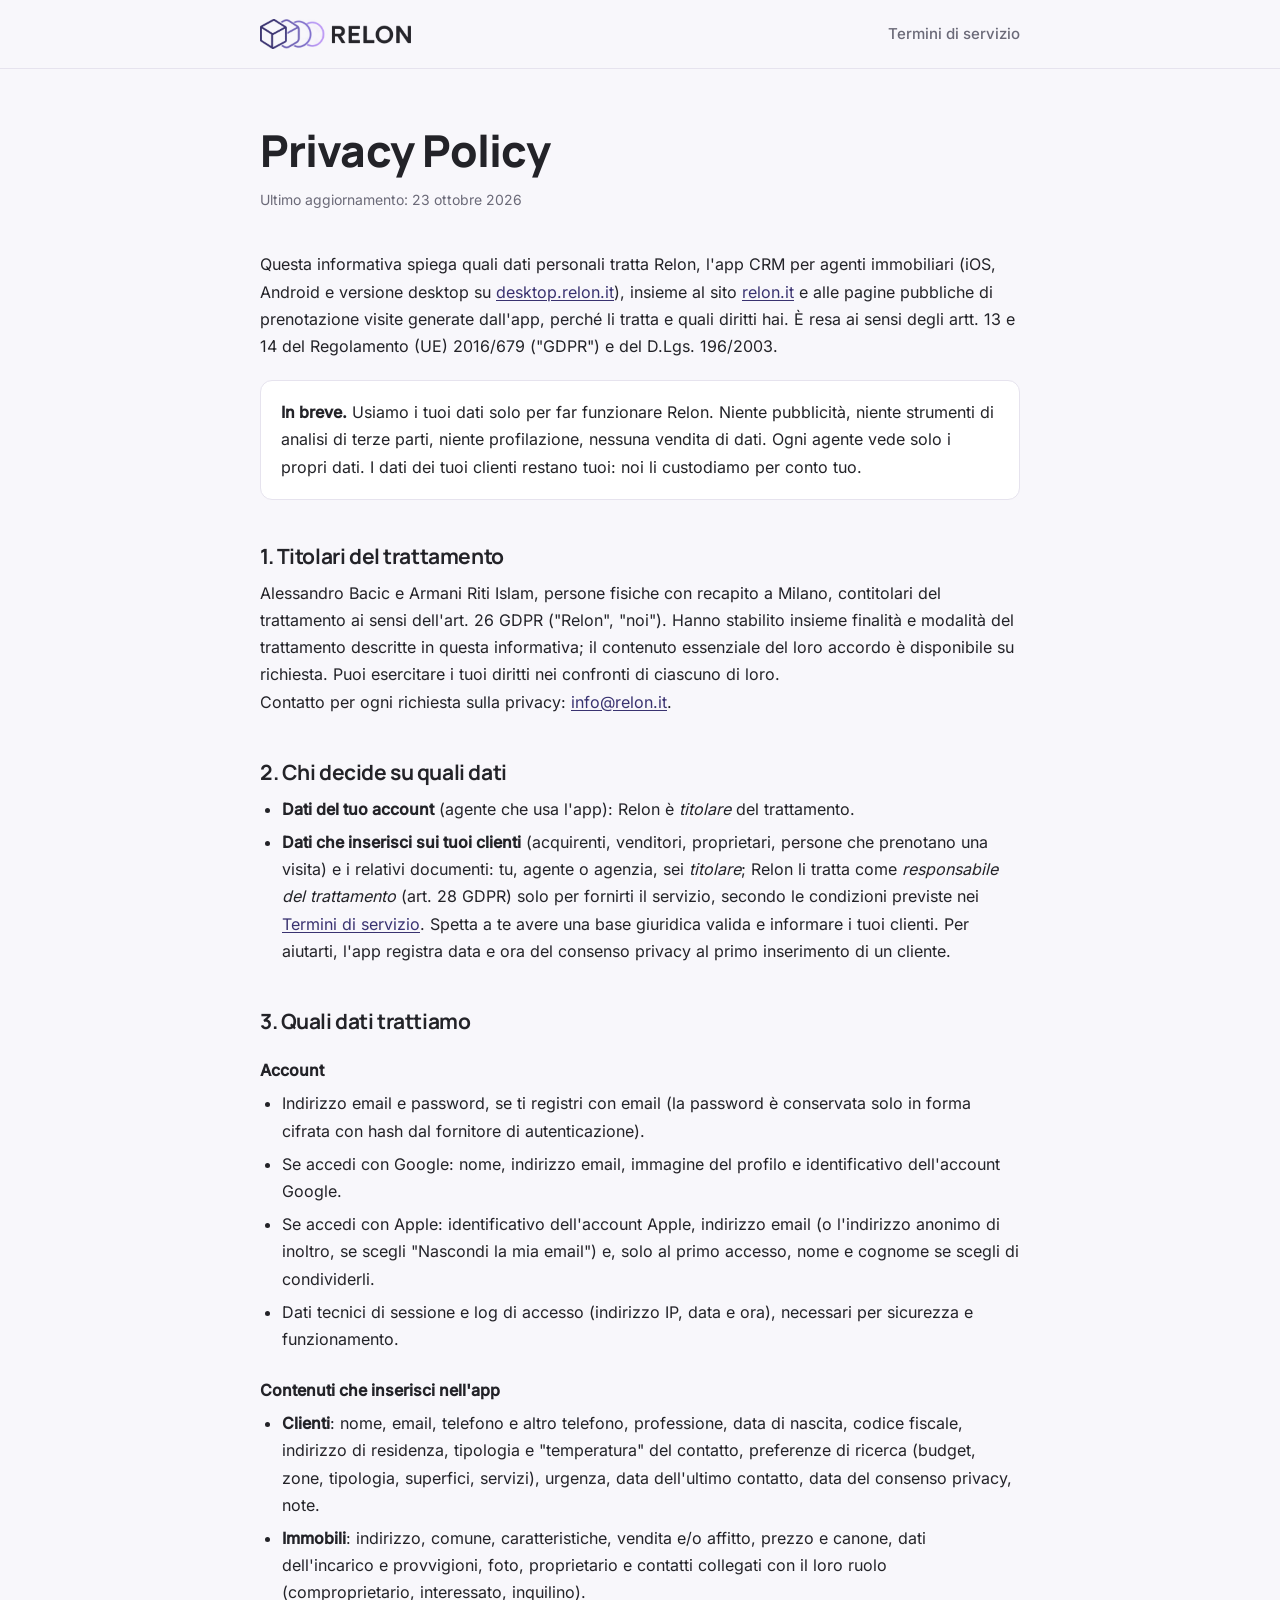
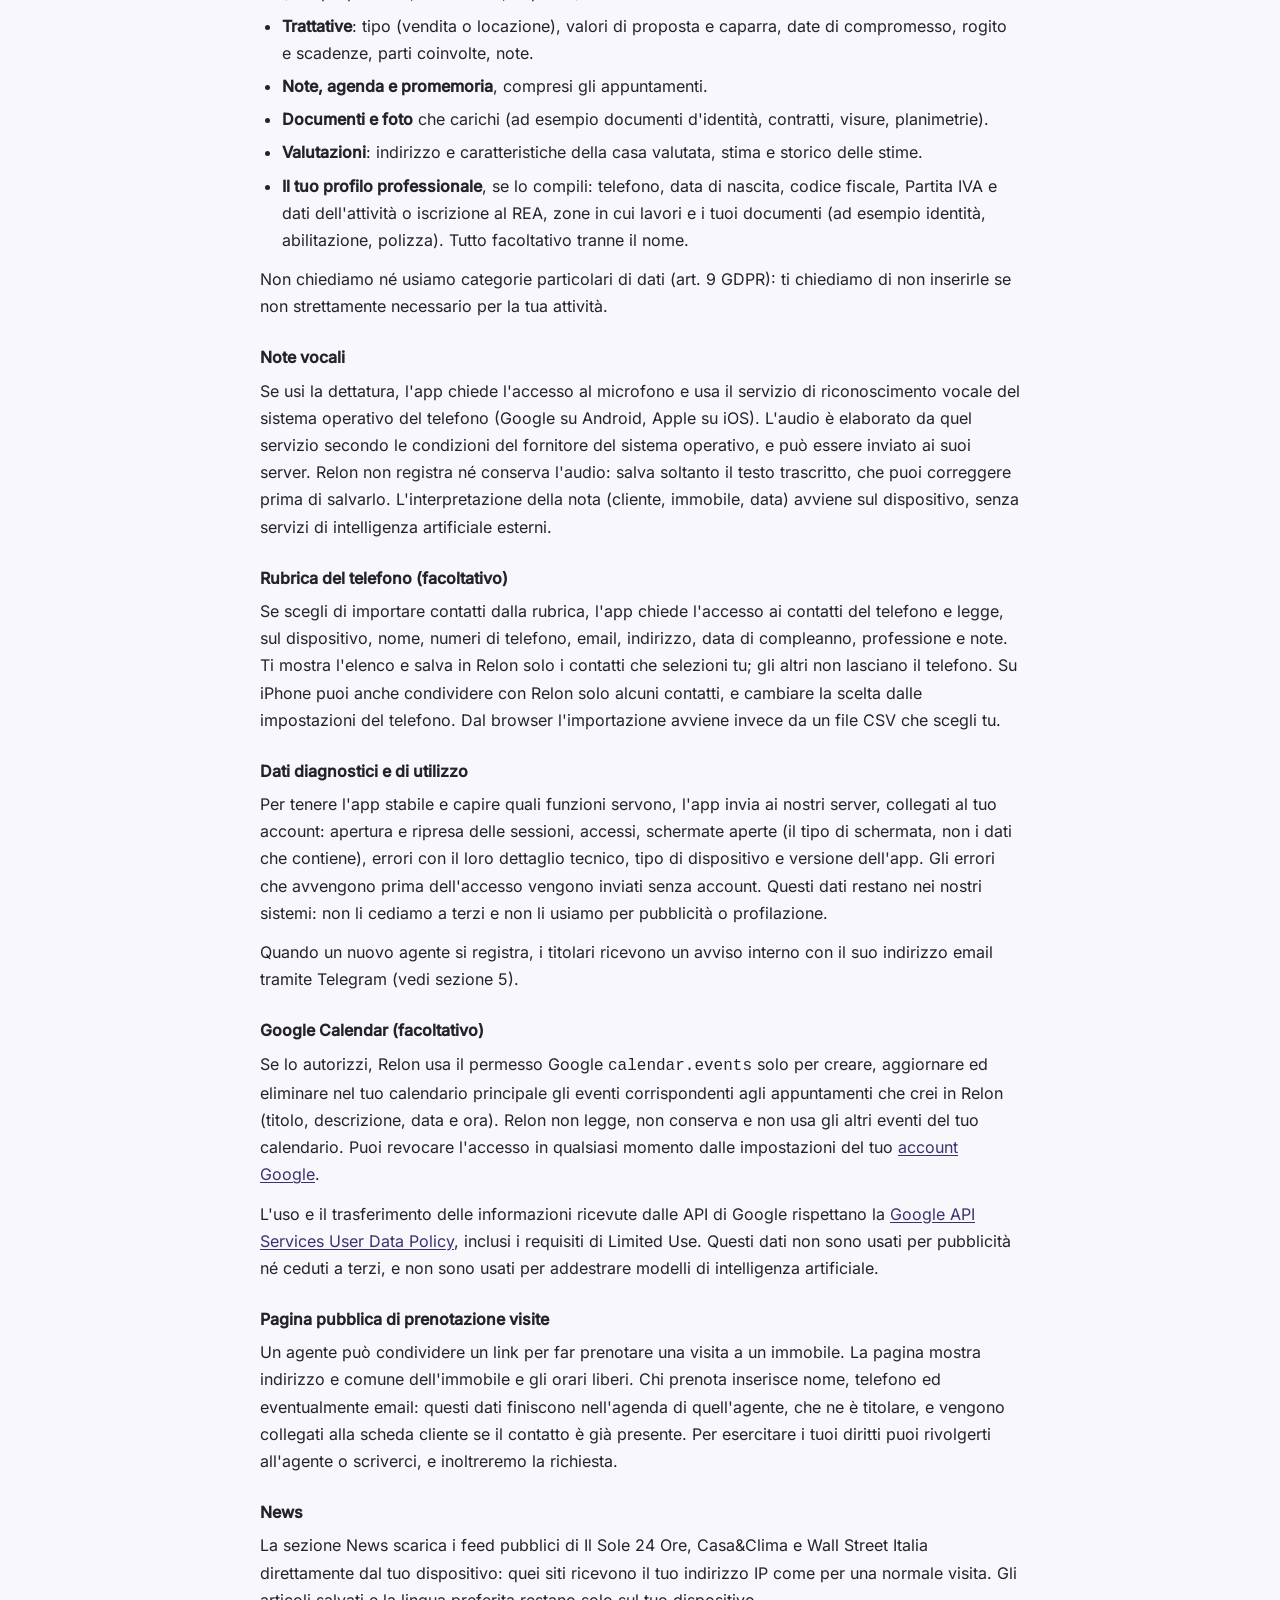
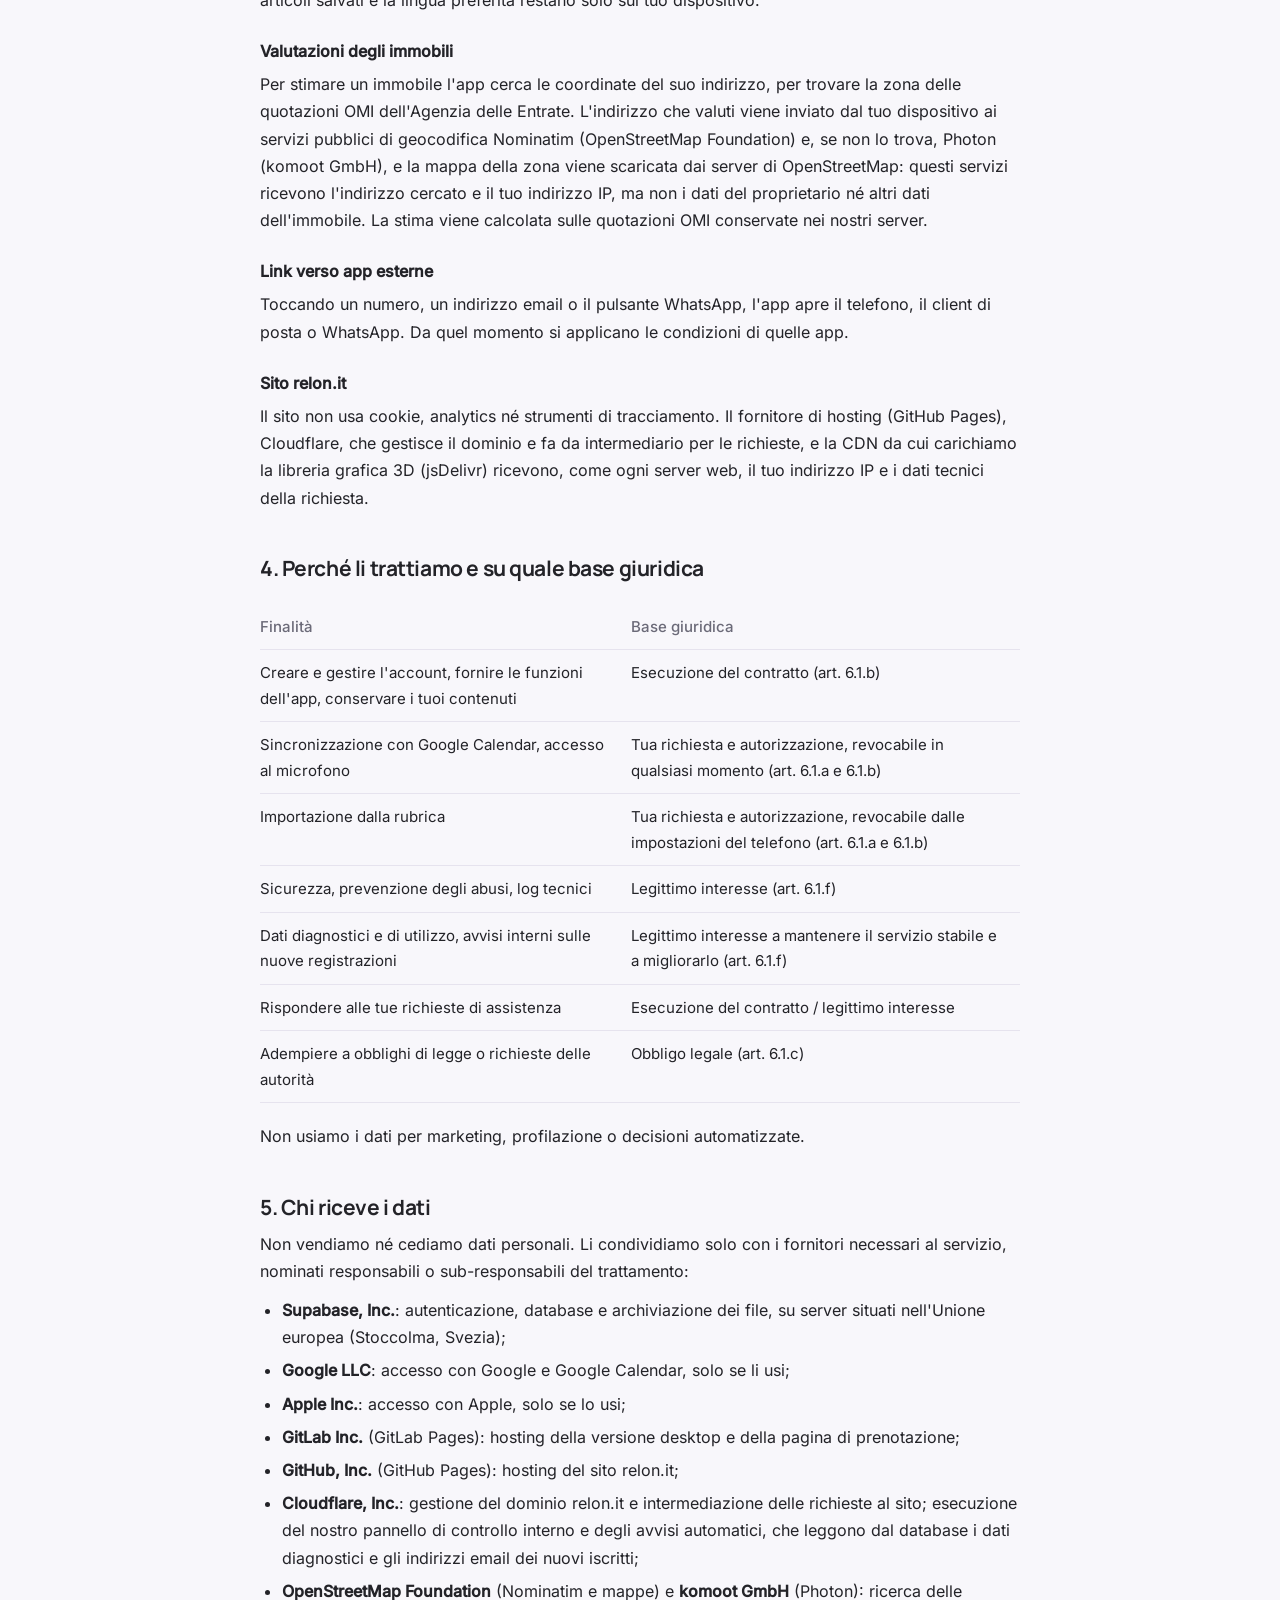
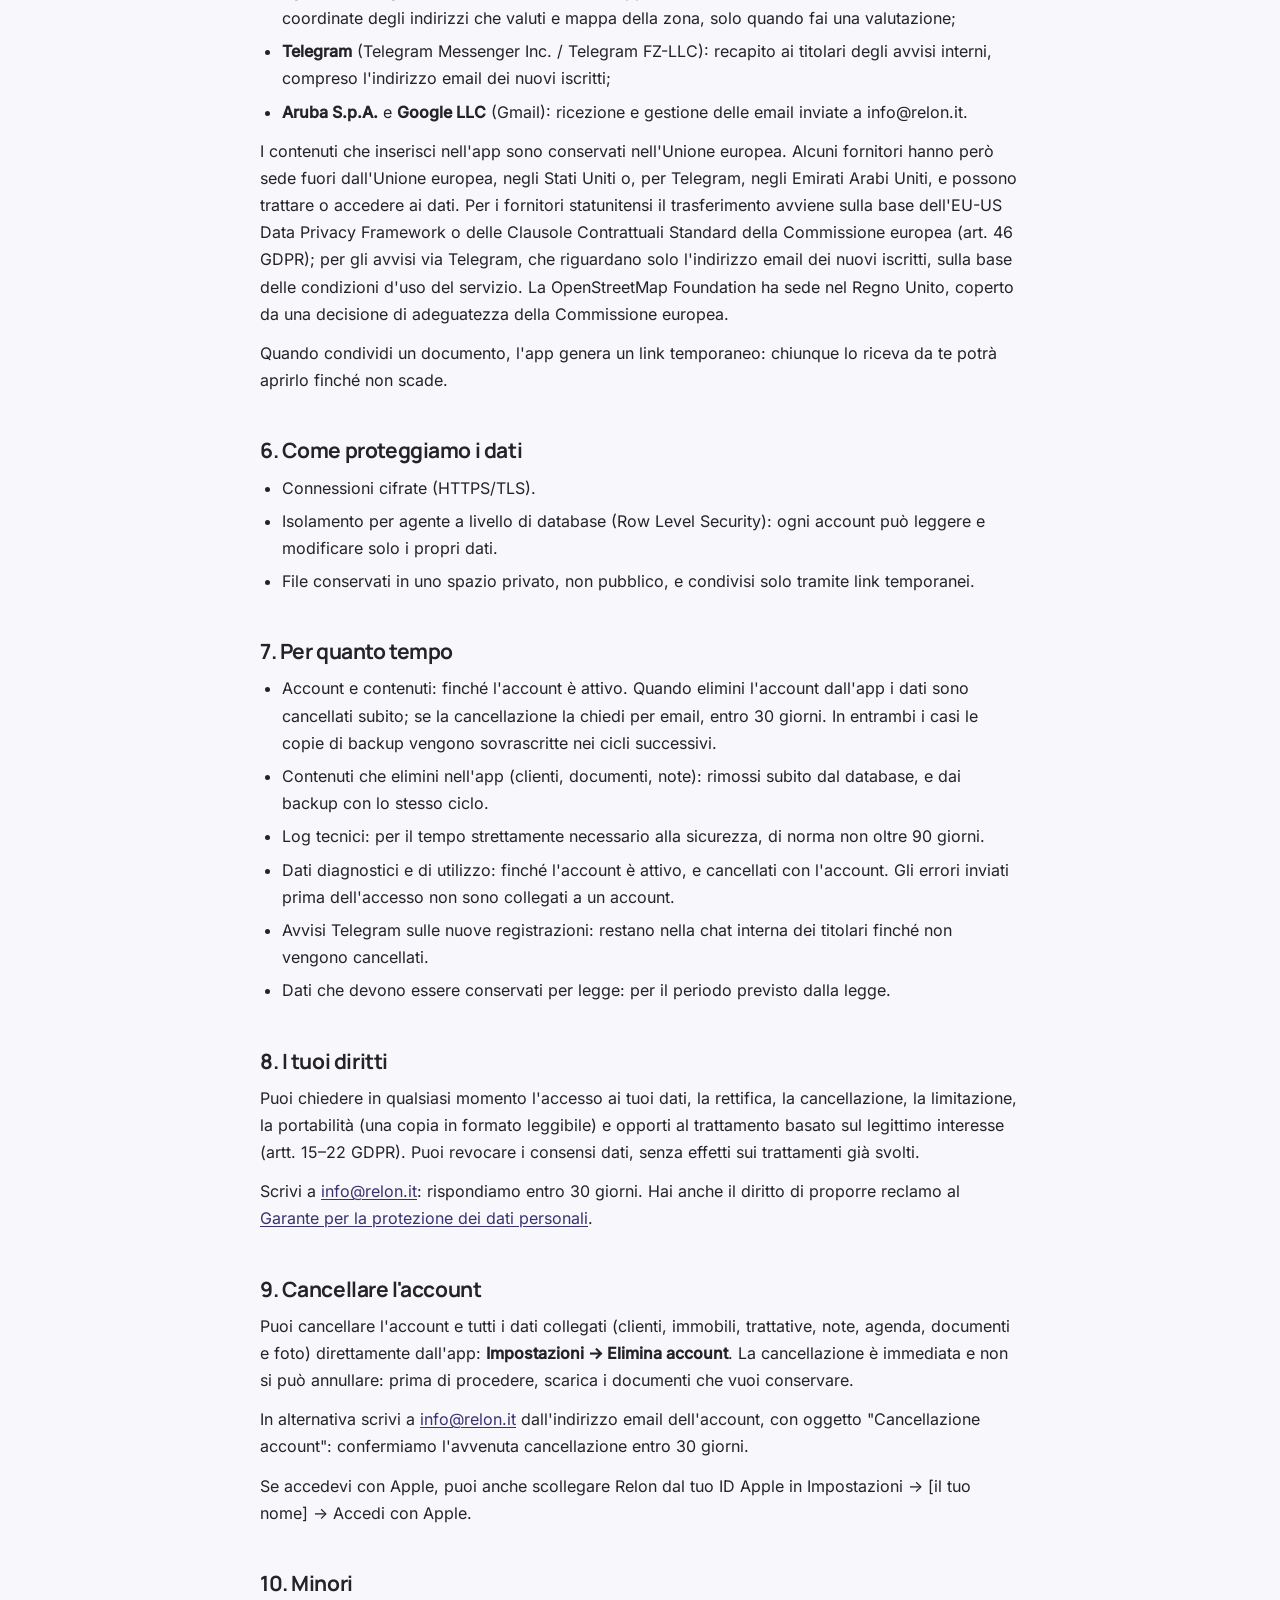
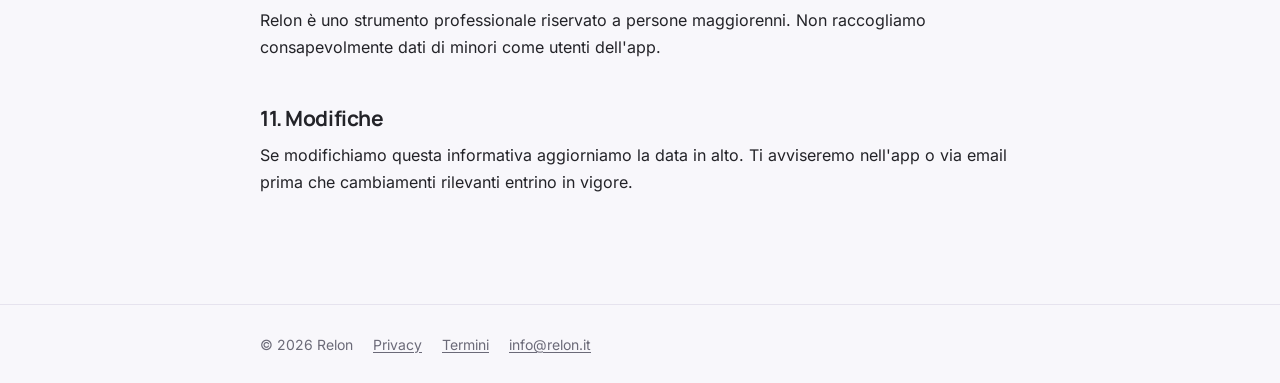
==== commit 0d54f2a2: "sito al passo con l'app: valutazioni OMI (sezione nuova e nodo nella mappa), note che agiscono a voc" ====
--- a/privacy/index.html
+++ b/privacy/index.html
@@ -22,7 +22,7 @@
 
 <main class="wrap">
   <h1>Privacy Policy</h1>
-  <p class="updated">Ultimo aggiornamento: 14 ottobre 2026</p>
+  <p class="updated">Ultimo aggiornamento: 23 ottobre 2026</p>
 
   <p>Questa informativa spiega quali dati personali tratta Relon, l'app CRM per agenti immobiliari (iOS, Android e versione desktop su <a href="https://desktop.relon.it/">desktop.relon.it</a>), insieme al sito <a href="https://relon.it/">relon.it</a> e alle pagine pubbliche di prenotazione visite generate dall'app, perché li tratta e quali diritti hai. È resa ai sensi degli artt. 13 e 14 del Regolamento (UE) 2016/679 ("GDPR") e del D.Lgs. 196/2003.</p>
 
@@ -57,6 +57,8 @@
     <li><strong>Trattative</strong>: tipo (vendita o locazione), valori di proposta e caparra, date di compromesso, rogito e scadenze, parti coinvolte, note.</li>
     <li><strong>Note, agenda e promemoria</strong>, compresi gli appuntamenti.</li>
     <li><strong>Documenti e foto</strong> che carichi (ad esempio documenti d'identità, contratti, visure, planimetrie).</li>
+    <li><strong>Valutazioni</strong>: indirizzo e caratteristiche della casa valutata, stima e storico delle stime.</li>
+    <li><strong>Il tuo profilo professionale</strong>, se lo compili: telefono, data di nascita, codice fiscale, Partita IVA e dati dell'attività o iscrizione al REA, zone in cui lavori e i tuoi documenti (ad esempio identità, abilitazione, polizza). Tutto facoltativo tranne il nome.</li>
   </ul>
   <p>Non chiediamo né usiamo categorie particolari di dati (art. 9 GDPR): ti chiediamo di non inserirle se non strettamente necessario per la tua attività.</p>
 
@@ -80,8 +82,8 @@
   <h3>News</h3>
   <p>La sezione News scarica i feed pubblici di Il Sole 24 Ore, Casa&amp;Clima e Wall Street Italia direttamente dal tuo dispositivo: quei siti ricevono il tuo indirizzo IP come per una normale visita. Gli articoli salvati e la lingua preferita restano solo sul tuo dispositivo.</p>
 
-  <h3>Meteo</h3>
-  <p>Il meteo nella Home viene chiesto dal tuo dispositivo al servizio Open-Meteo, per una località fissa: Open-Meteo riceve il tuo indirizzo IP come per una normale visita, ma non la tua posizione.</p>
+  <h3>Valutazioni degli immobili</h3>
+  <p>Per stimare un immobile l'app cerca le coordinate del suo indirizzo, per trovare la zona delle quotazioni OMI dell'Agenzia delle Entrate. L'indirizzo che valuti viene inviato dal tuo dispositivo ai servizi pubblici di geocodifica Nominatim (OpenStreetMap Foundation) e, se non lo trova, Photon (komoot GmbH), e la mappa della zona viene scaricata dai server di OpenStreetMap: questi servizi ricevono l'indirizzo cercato e il tuo indirizzo IP, ma non i dati del proprietario né altri dati dell'immobile. La stima viene calcolata sulle quotazioni OMI conservate nei nostri server.</p>
 
   <h3>Link verso app esterne</h3>
   <p>Toccando un numero, un indirizzo email o il pulsante WhatsApp, l'app apre il telefono, il client di posta o WhatsApp. Da quel momento si applicano le condizioni di quelle app.</p>
@@ -113,10 +115,11 @@
     <li><strong>GitLab Inc.</strong> (GitLab Pages): hosting della versione desktop e della pagina di prenotazione;</li>
     <li><strong>GitHub, Inc.</strong> (GitHub Pages): hosting del sito relon.it;</li>
     <li><strong>Cloudflare, Inc.</strong>: gestione del dominio relon.it e intermediazione delle richieste al sito; esecuzione del nostro pannello di controllo interno e degli avvisi automatici, che leggono dal database i dati diagnostici e gli indirizzi email dei nuovi iscritti;</li>
+    <li><strong>OpenStreetMap Foundation</strong> (Nominatim e mappe) e <strong>komoot GmbH</strong> (Photon): ricerca delle coordinate degli indirizzi che valuti e mappa della zona, solo quando fai una valutazione;</li>
     <li><strong>Telegram</strong> (Telegram Messenger Inc. / Telegram FZ-LLC): recapito ai titolari degli avvisi interni, compreso l'indirizzo email dei nuovi iscritti;</li>
     <li><strong>Aruba S.p.A.</strong> e <strong>Google LLC</strong> (Gmail): ricezione e gestione delle email inviate a info@relon.it.</li>
   </ul>
-  <p>I contenuti che inserisci nell'app sono conservati nell'Unione europea. Alcuni fornitori hanno però sede fuori dall'Unione europea, negli Stati Uniti o, per Telegram, negli Emirati Arabi Uniti, e possono trattare o accedere ai dati. Per i fornitori statunitensi il trasferimento avviene sulla base dell'EU-US Data Privacy Framework o delle Clausole Contrattuali Standard della Commissione europea (art. 46 GDPR); per gli avvisi via Telegram, che riguardano solo l'indirizzo email dei nuovi iscritti, sulla base delle condizioni d'uso del servizio.</p>
+  <p>I contenuti che inserisci nell'app sono conservati nell'Unione europea. Alcuni fornitori hanno però sede fuori dall'Unione europea, negli Stati Uniti o, per Telegram, negli Emirati Arabi Uniti, e possono trattare o accedere ai dati. Per i fornitori statunitensi il trasferimento avviene sulla base dell'EU-US Data Privacy Framework o delle Clausole Contrattuali Standard della Commissione europea (art. 46 GDPR); per gli avvisi via Telegram, che riguardano solo l'indirizzo email dei nuovi iscritti, sulla base delle condizioni d'uso del servizio. La OpenStreetMap Foundation ha sede nel Regno Unito, coperto da una decisione di adeguatezza della Commissione europea.</p>
   <p>Quando condividi un documento, l'app genera un link temporaneo: chiunque lo riceva da te potrà aprirlo finché non scade.</p>
 
   <h2>6. Come proteggiamo i dati</h2>
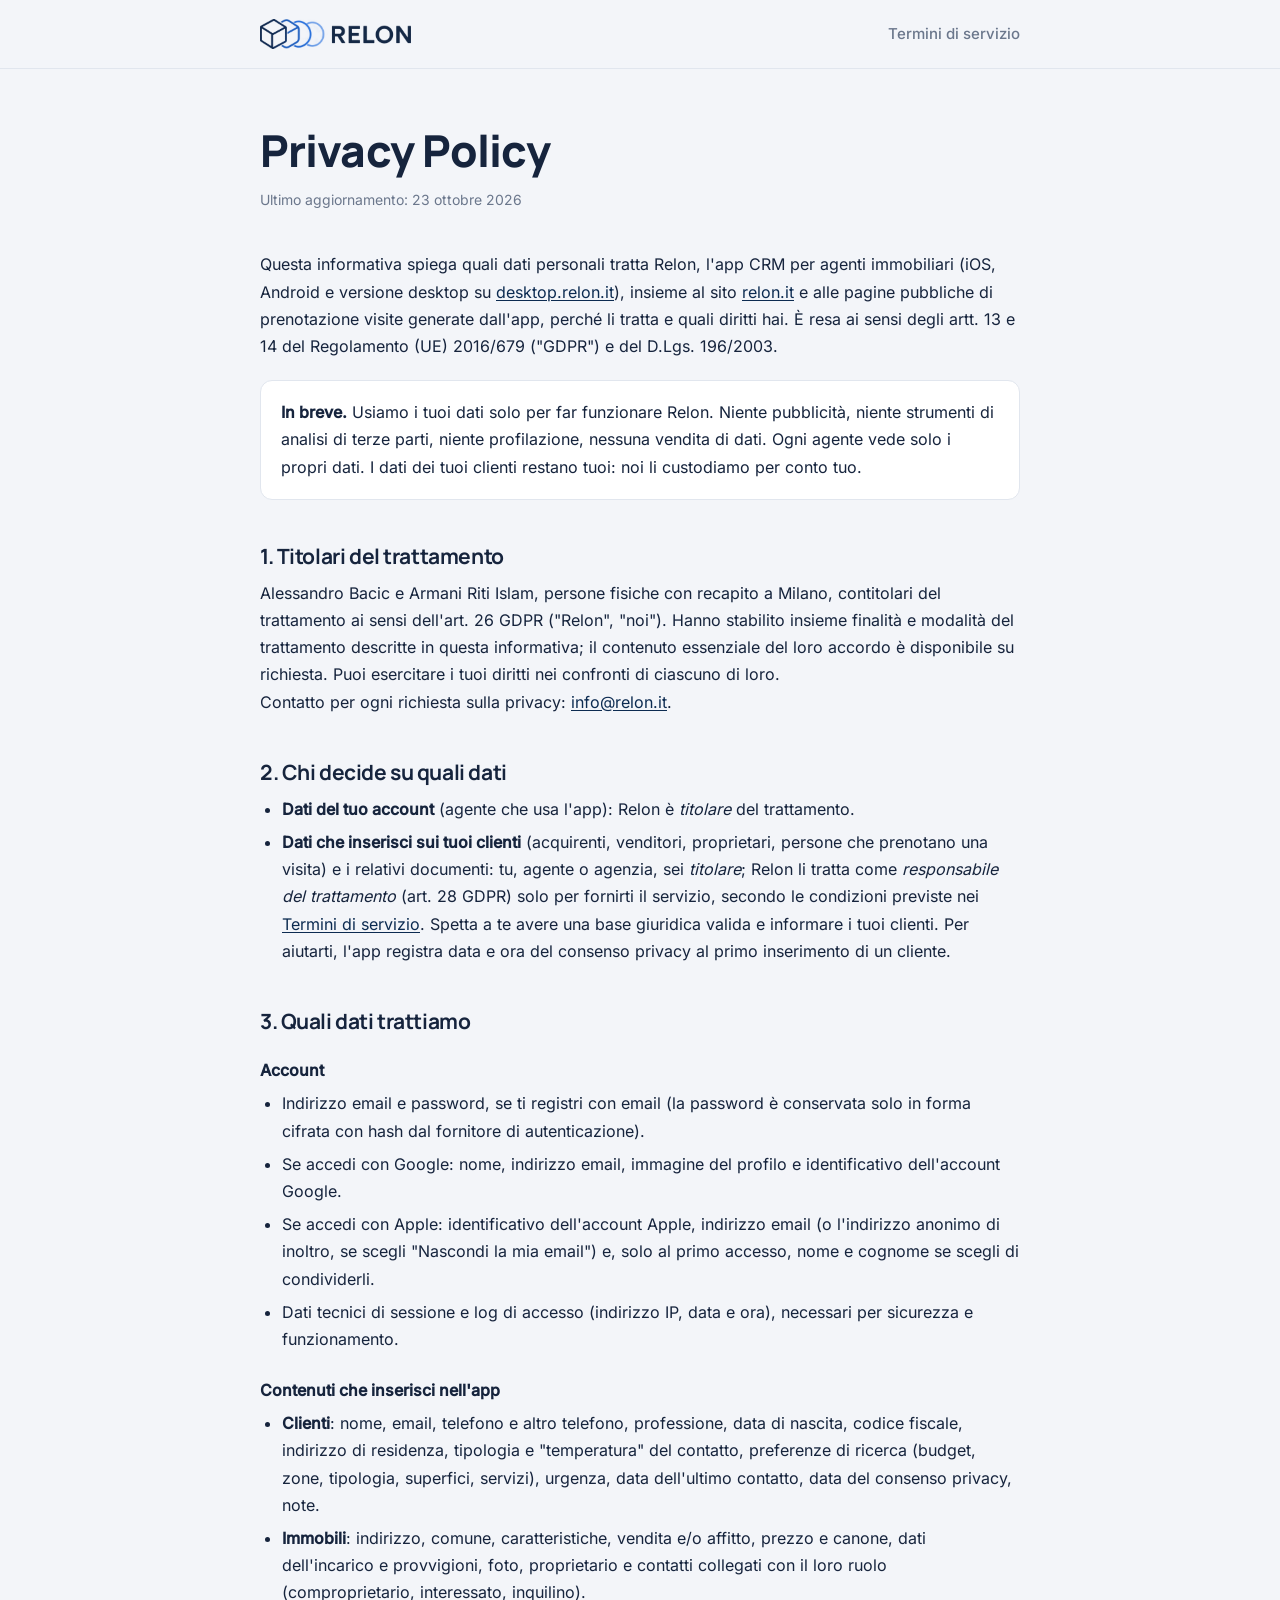
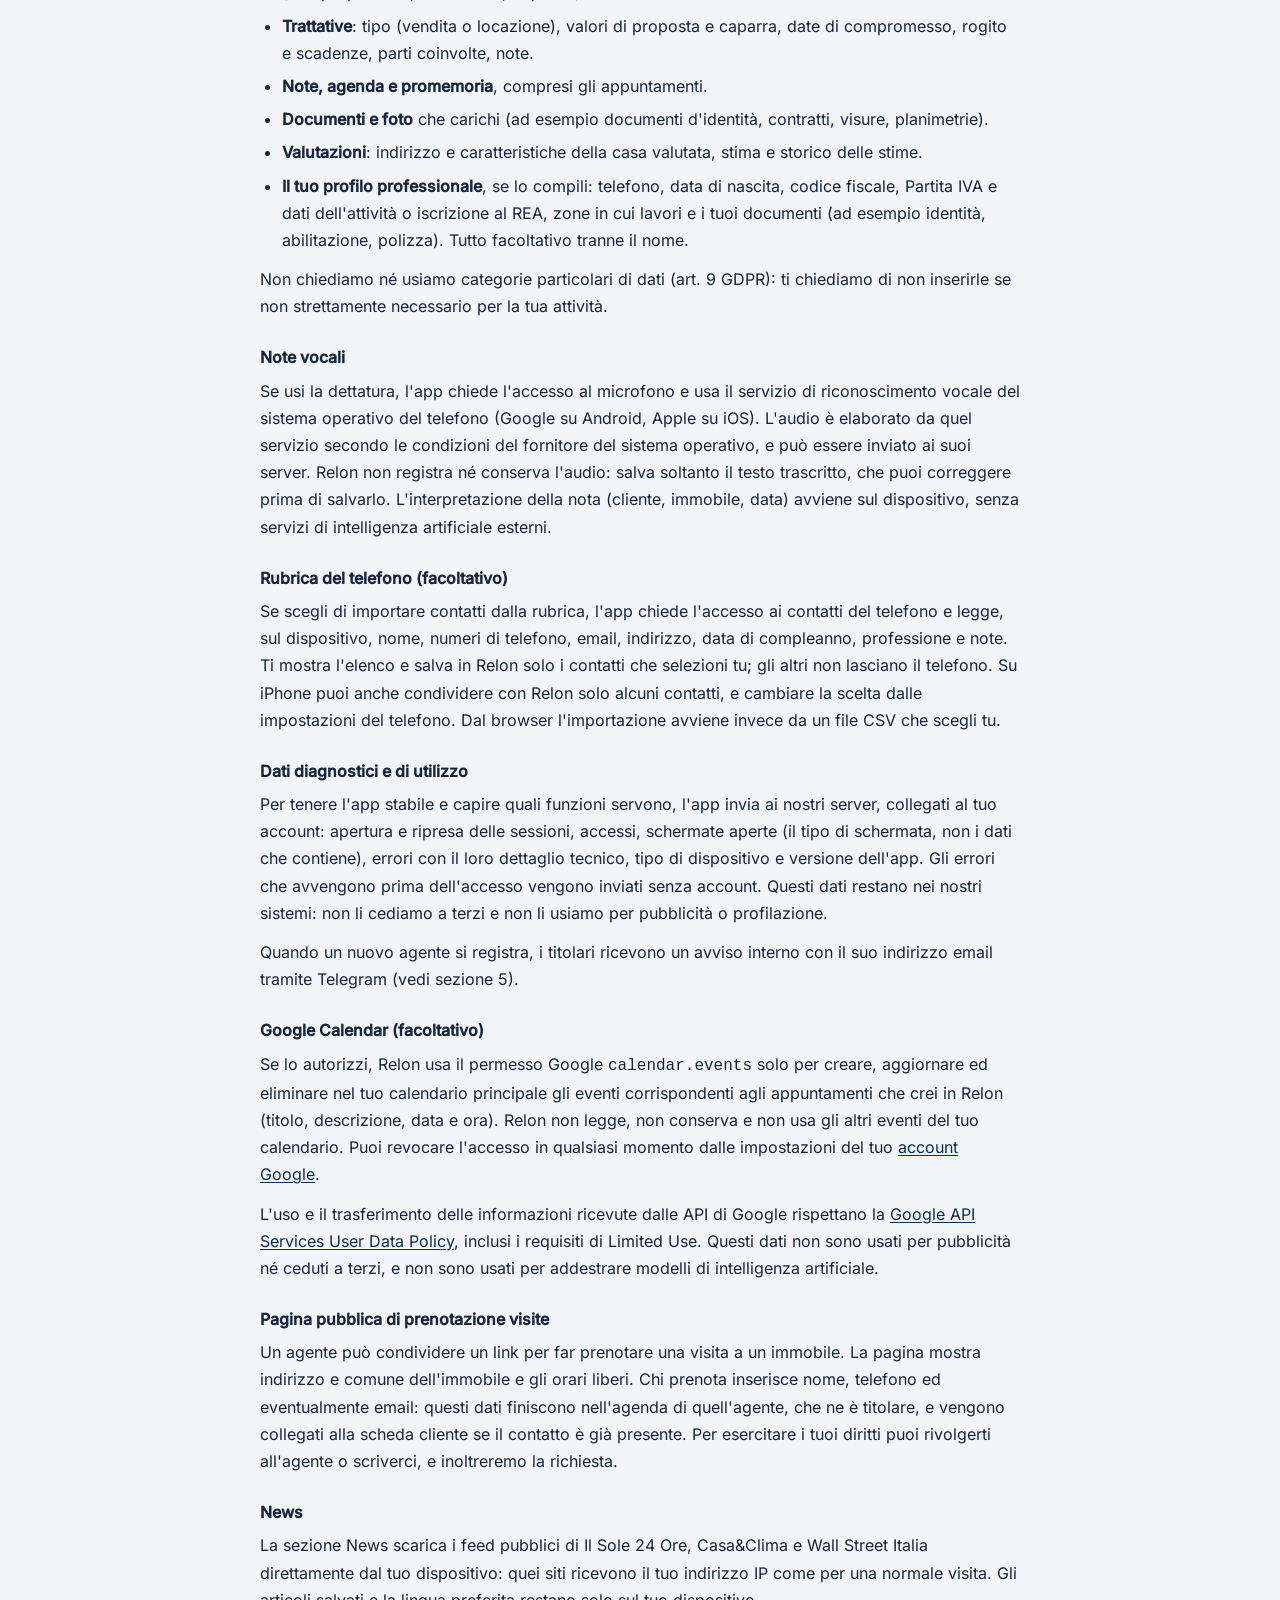
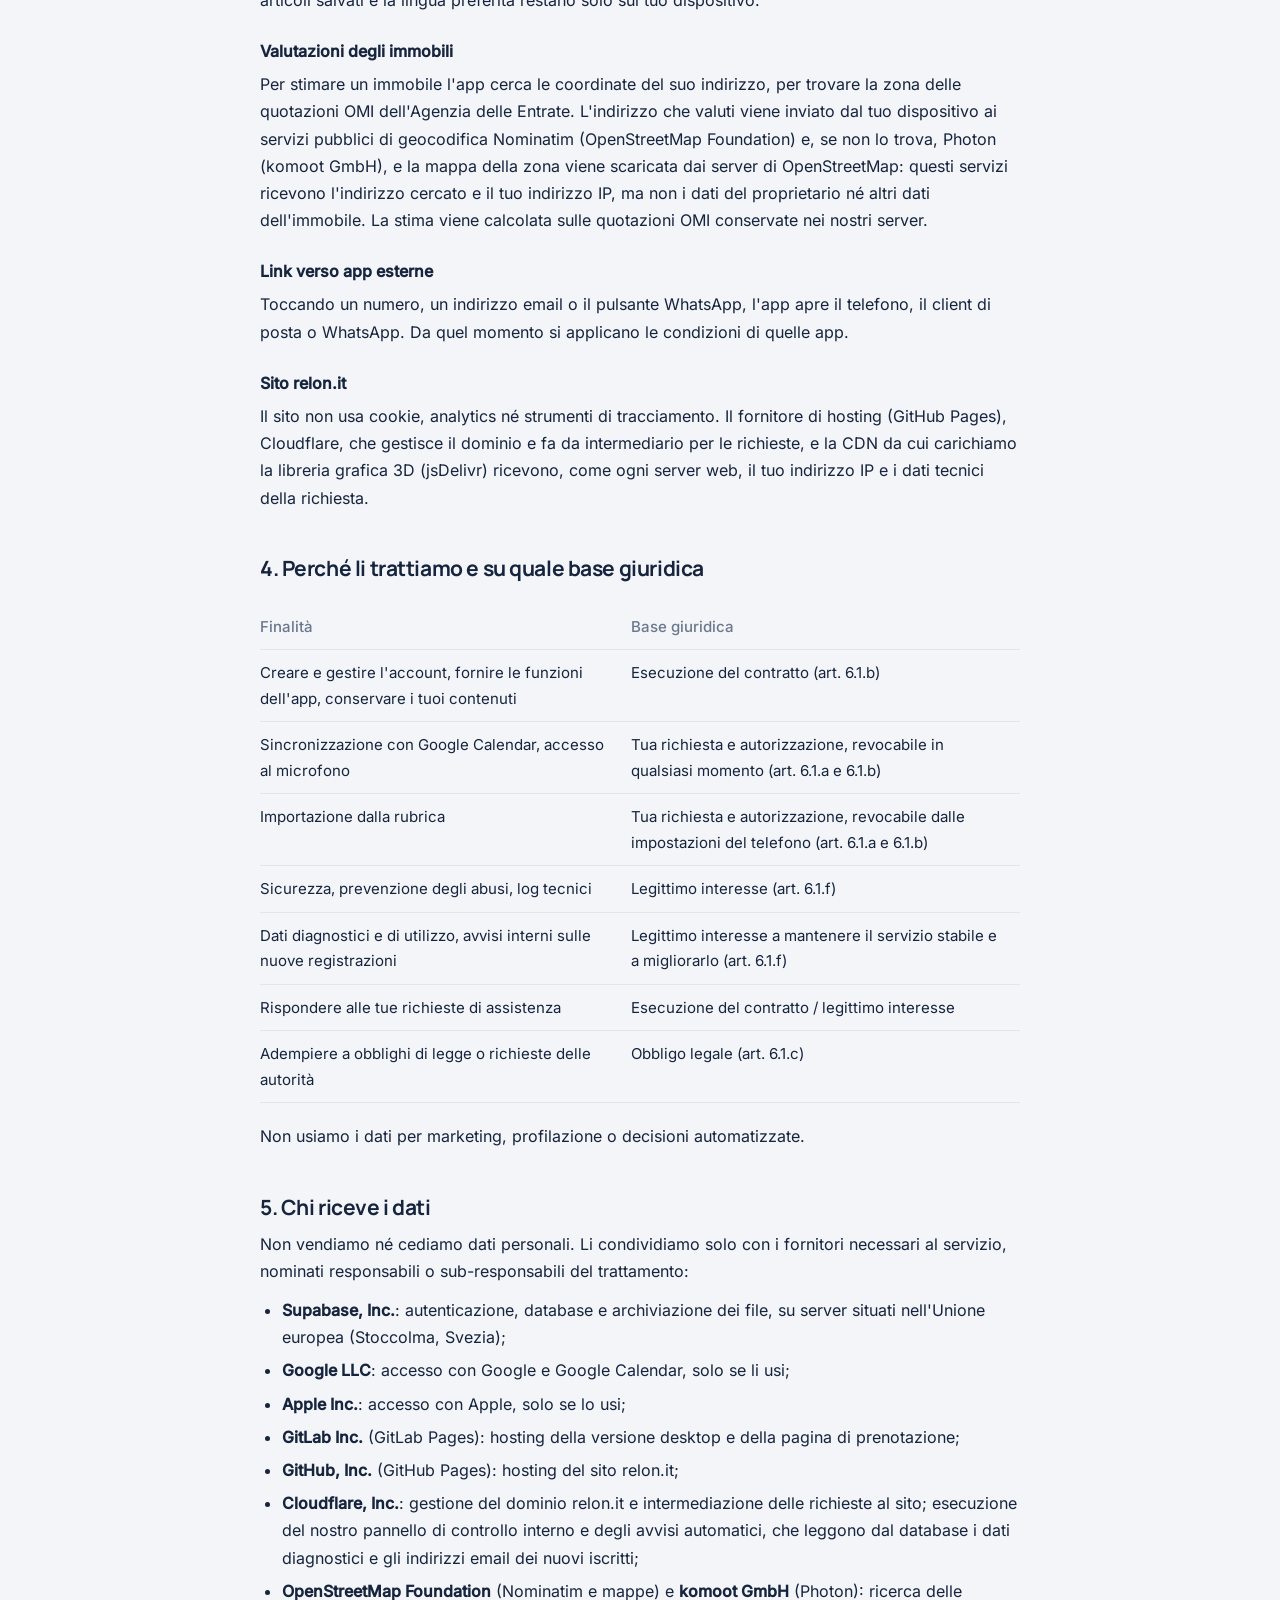
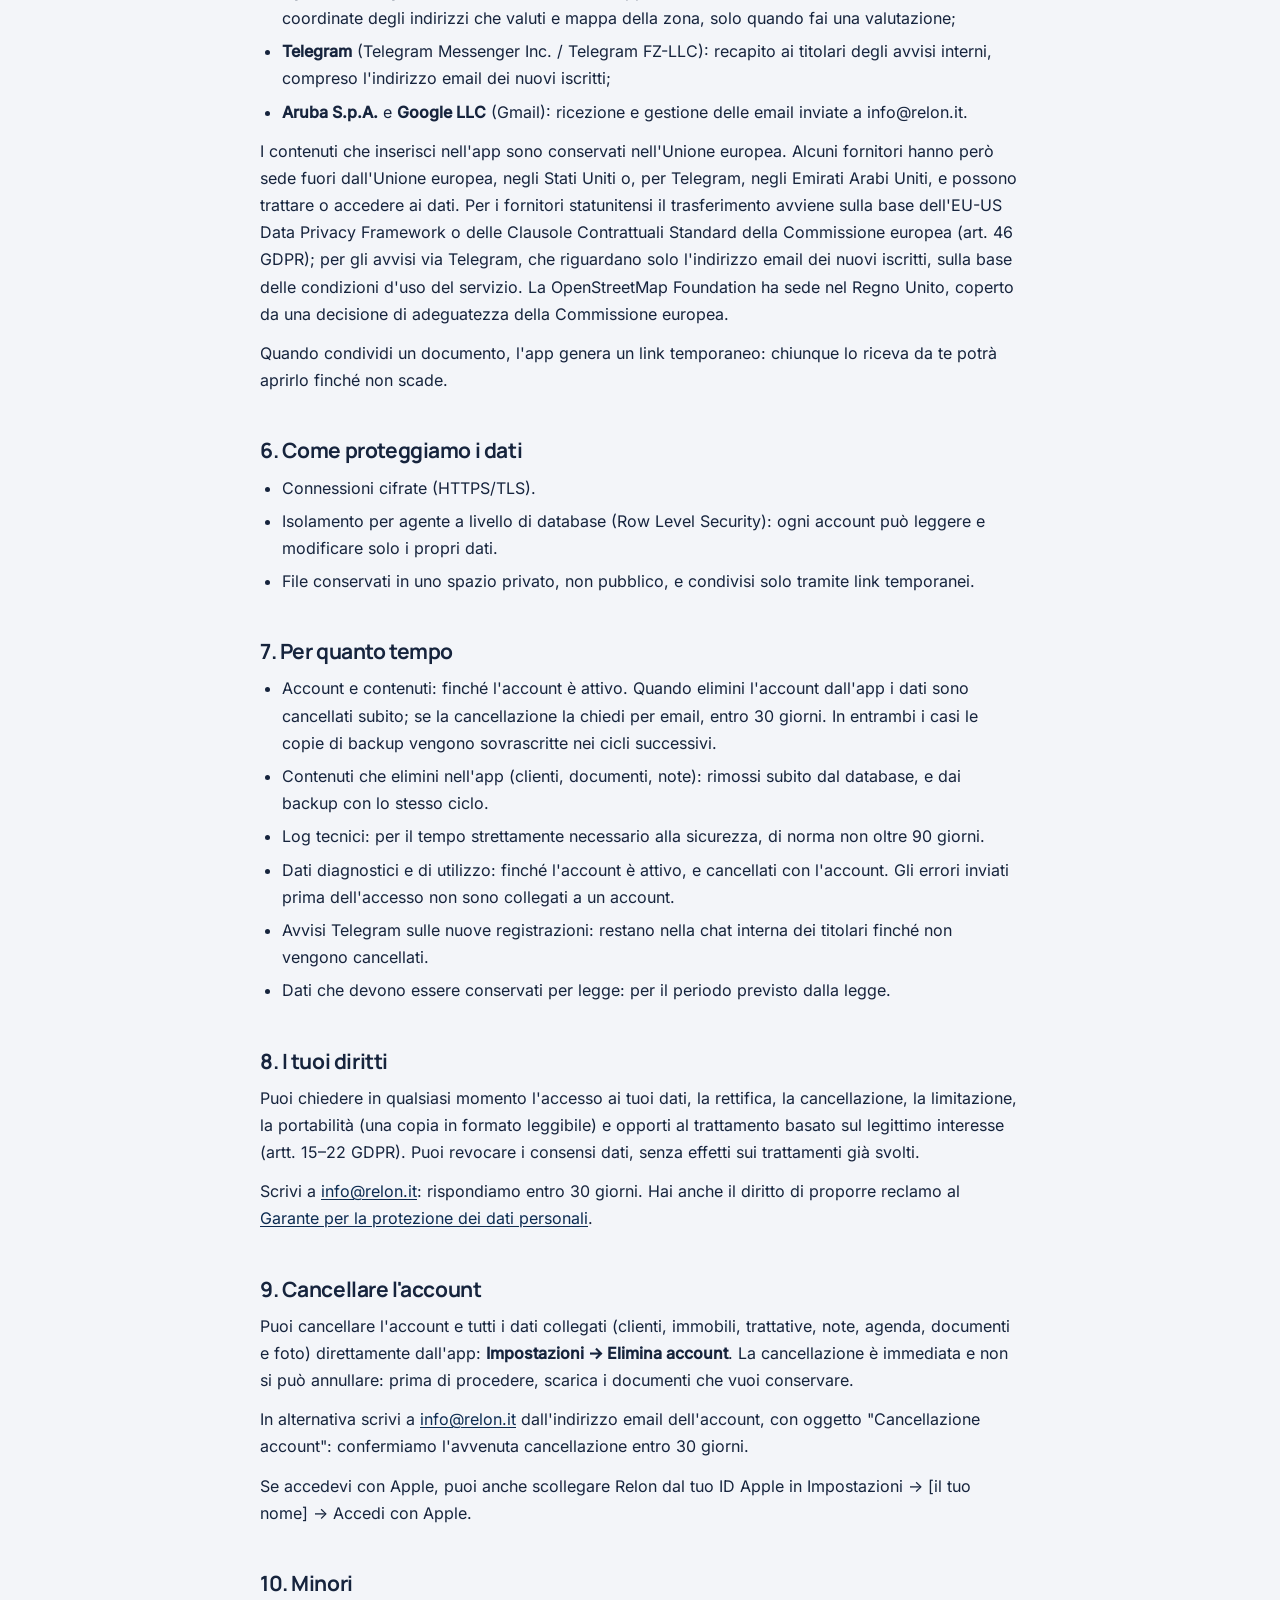
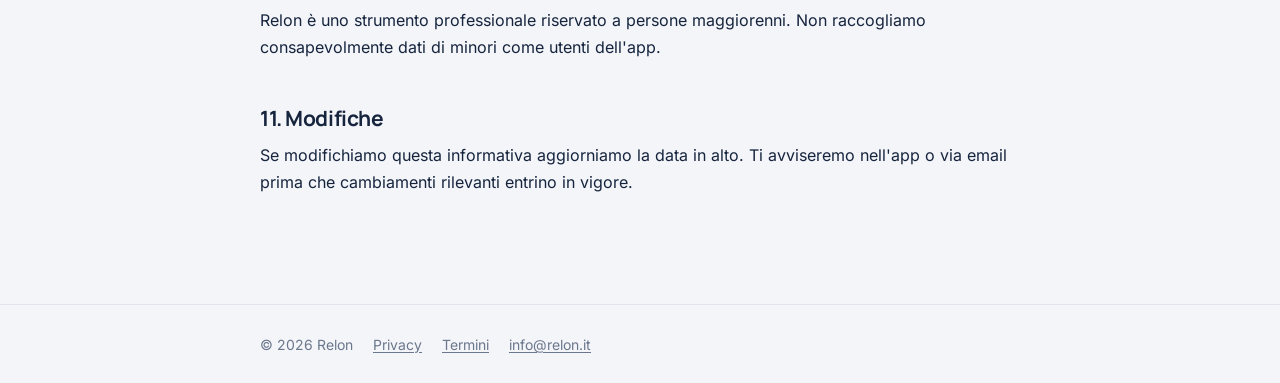
==== commit 0d6d5056: "modifica colore sito" ====
--- a/privacy/index.html
+++ b/privacy/index.html
@@ -5,7 +5,7 @@
 <meta name="viewport" content="width=device-width, initial-scale=1">
 <title>Privacy Policy — Relon</title>
 <meta name="description" content="Informativa sul trattamento dei dati personali dell'app Relon e del sito relon.it.">
-<meta name="theme-color" content="#393270">
+<meta name="theme-color" content="#0C2B51">
 <link rel="canonical" href="https://relon.it/privacy">
 <link rel="icon" href="/assets/favicon.png">
 <link rel="apple-touch-icon" href="/assets/apple-touch-icon.png">
--- a/assets/legal.css
+++ b/assets/legal.css
@@ -3,7 +3,7 @@
 @font-face { font-family: Inter; src: url(fonts/Inter-Regular.ttf); font-weight: 400; font-display: swap; }
 @font-face { font-family: Inter; src: url(fonts/Inter-Medium.ttf); font-weight: 500; font-display: swap; }
 
-:root { --ink: #232328; --indigo: #393270; --violet: #7A68C6; --porcelain: #F8F7FB; --stone: #6B6A78; --hairline: #E6E3EE; }
+:root { --ink: #16243D; --indigo: #0C2B51; --violet: #2E5FB8; --porcelain: #F3F5F9; --stone: #6B778C; --hairline: #E1E6EE; }
 * { box-sizing: border-box; margin: 0; }
 body { font: 400 16px/1.7 Inter, system-ui, sans-serif; color: var(--ink); background: var(--porcelain); -webkit-font-smoothing: antialiased; }
 a { color: var(--indigo); text-underline-offset: 2px; }
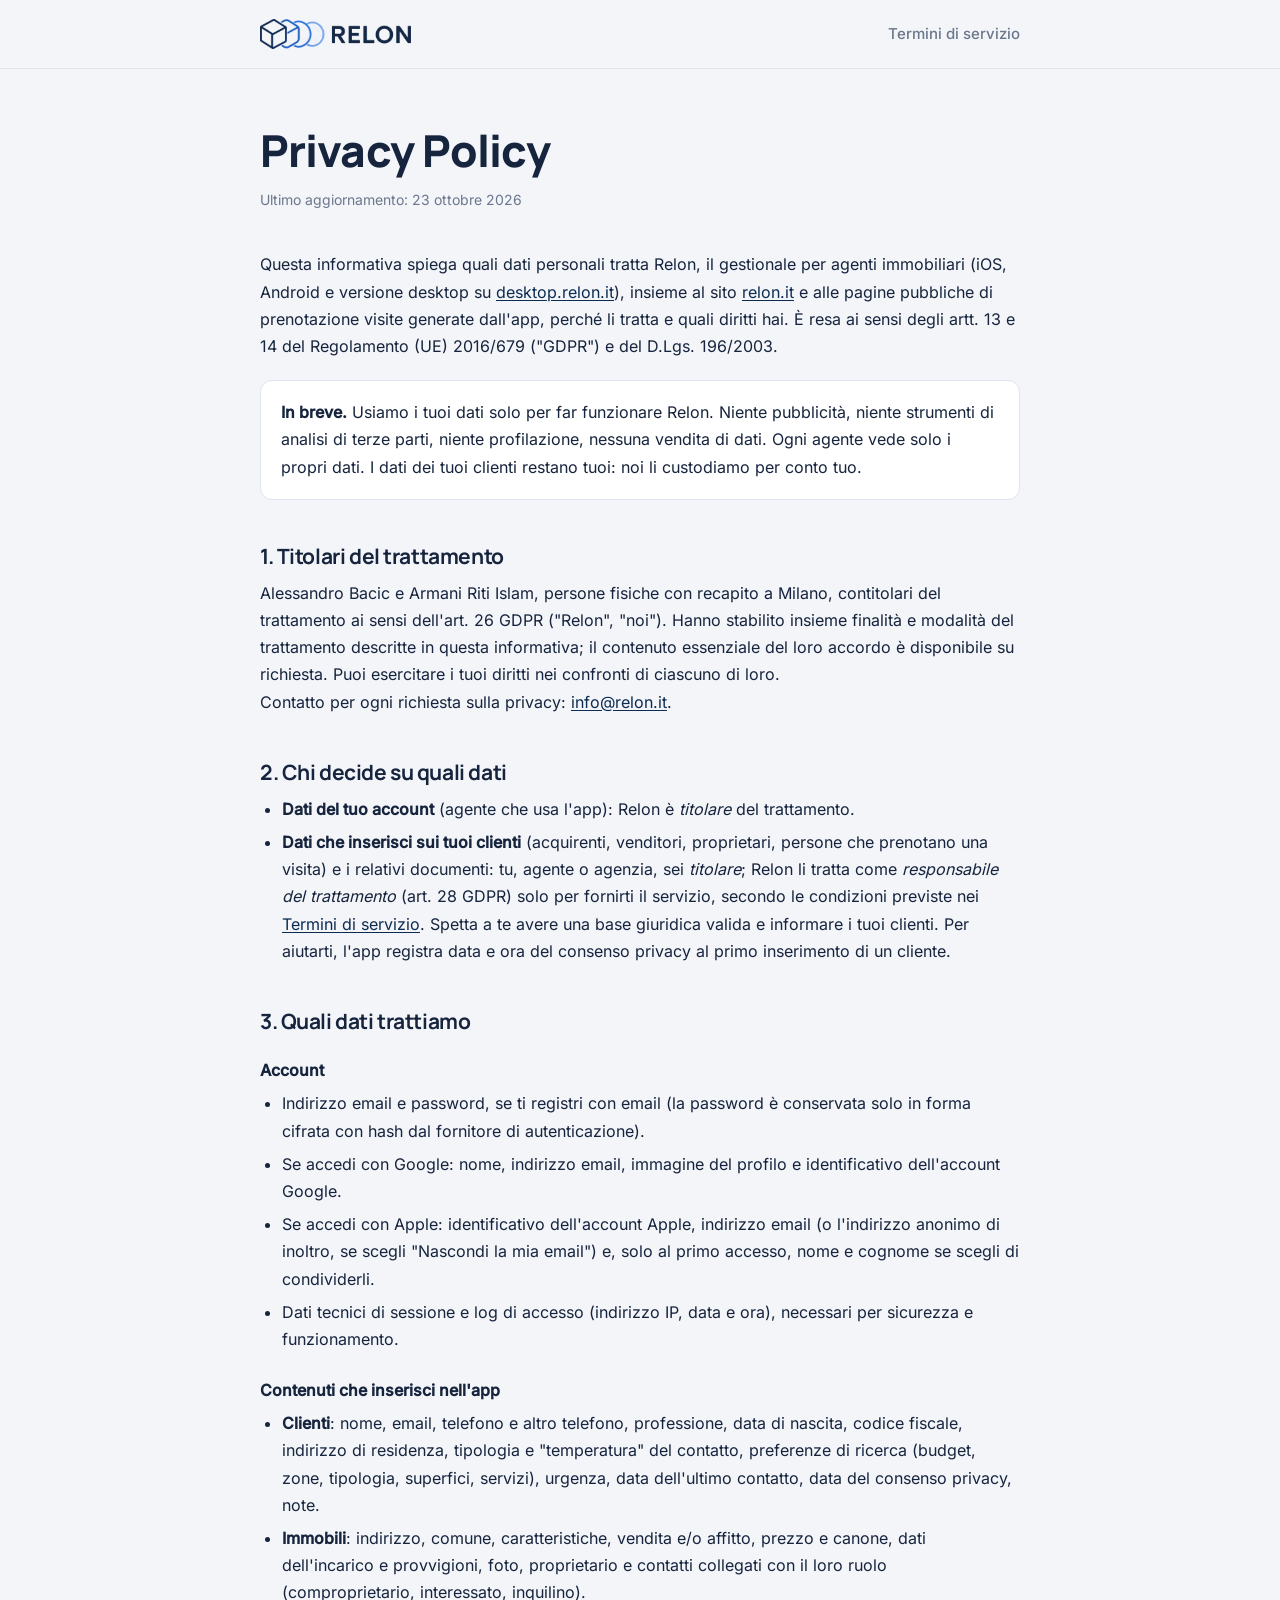
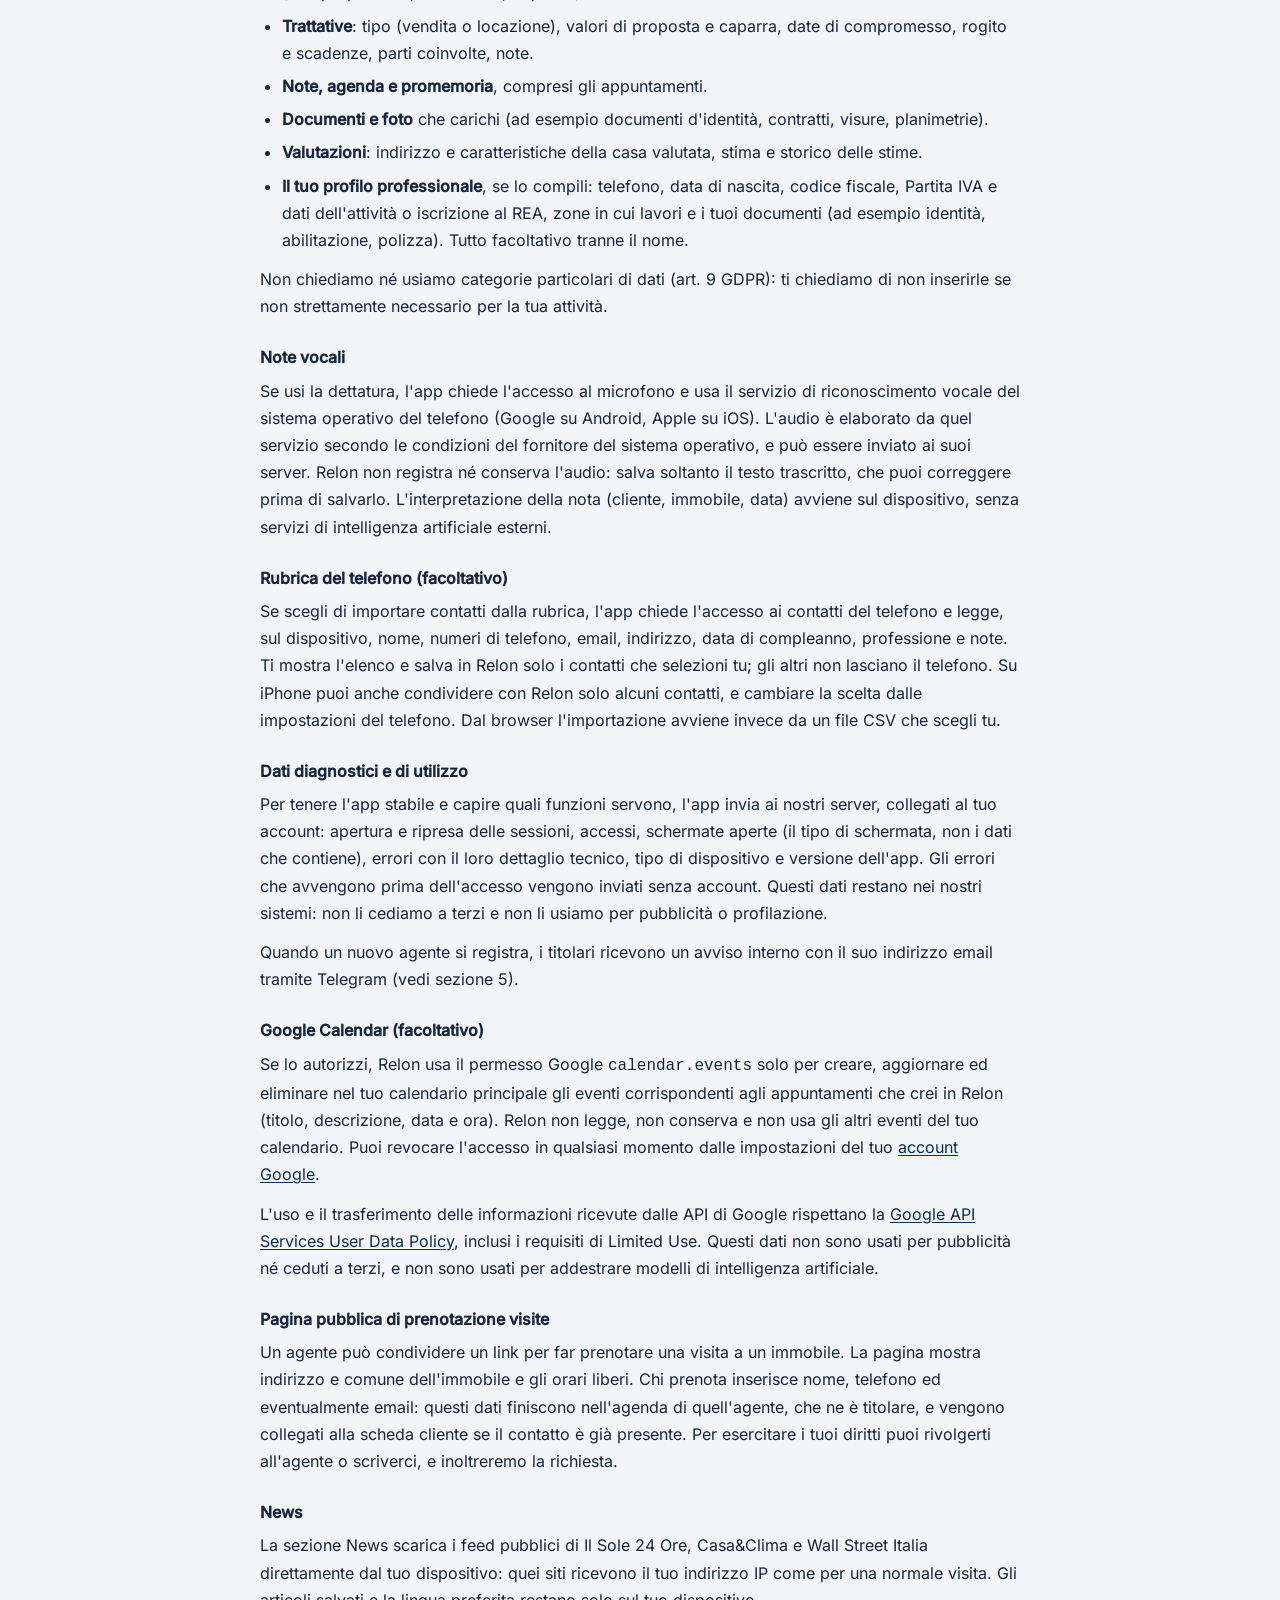
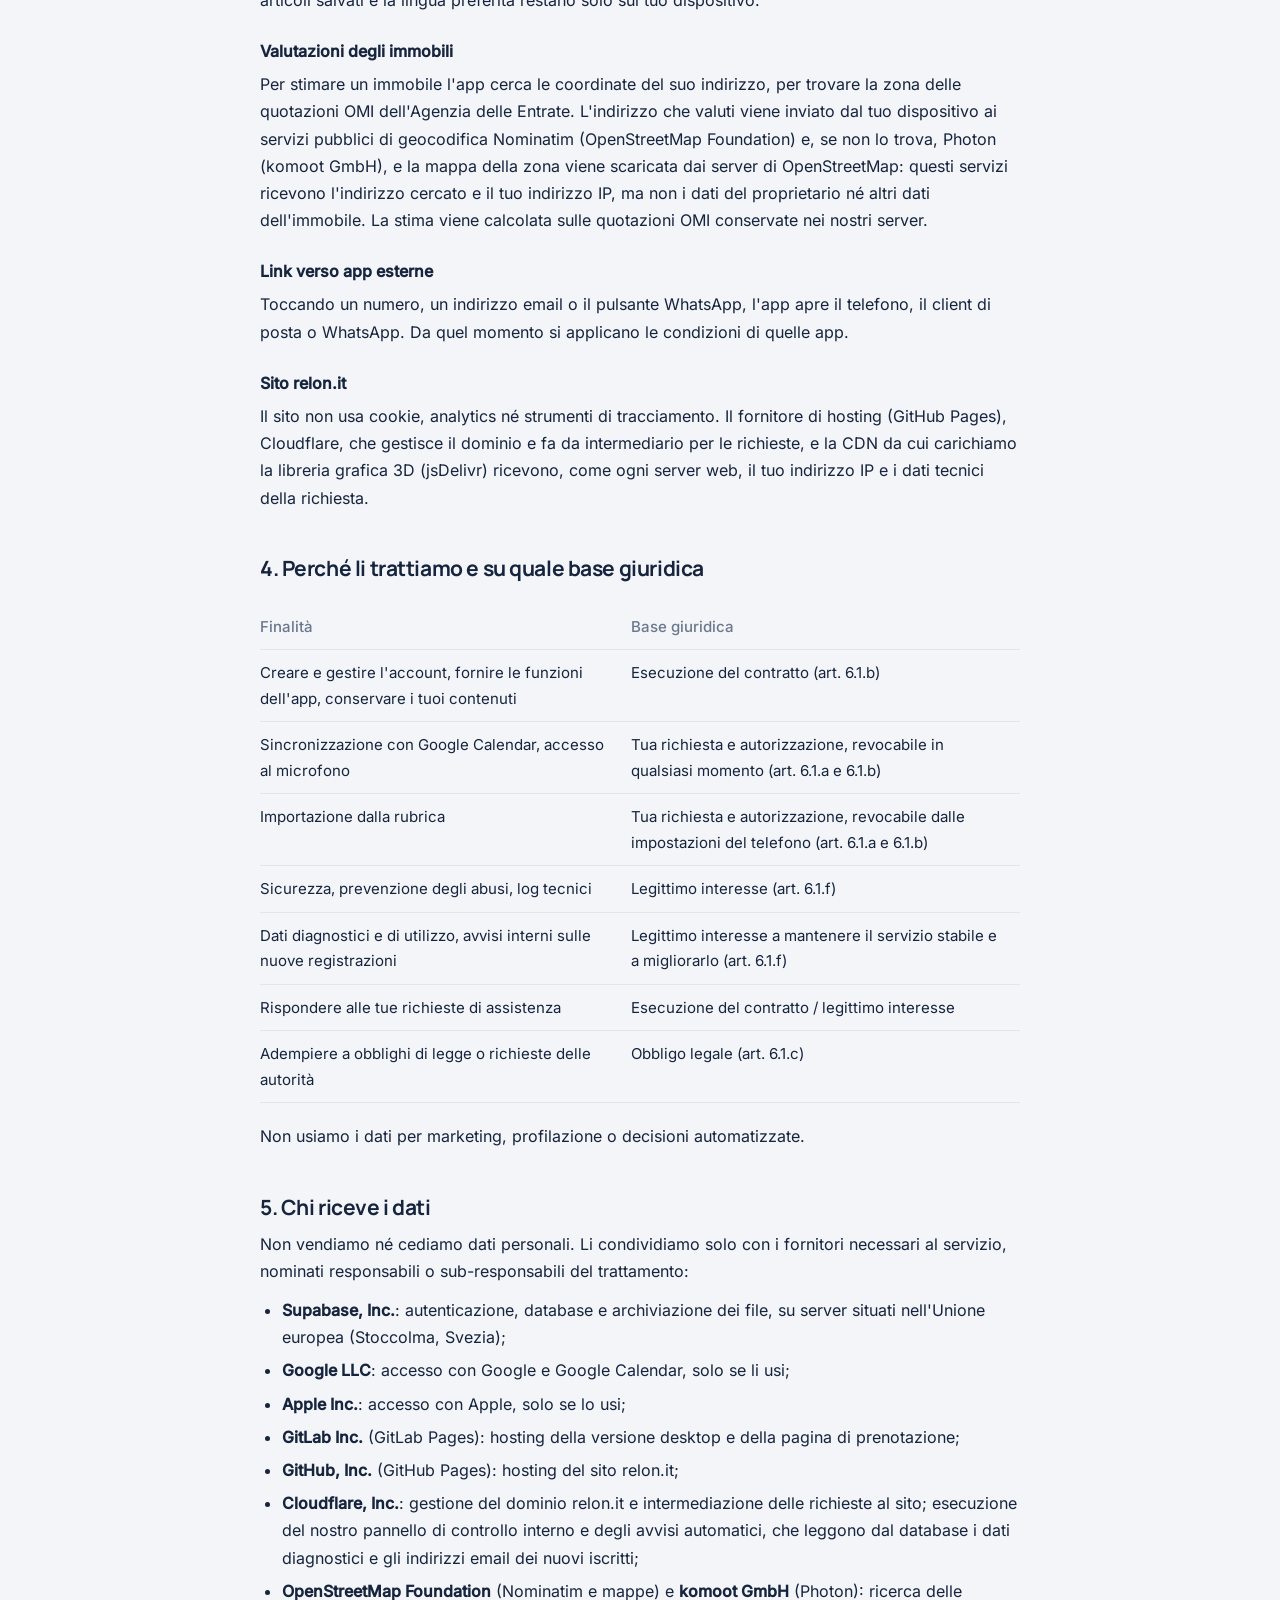
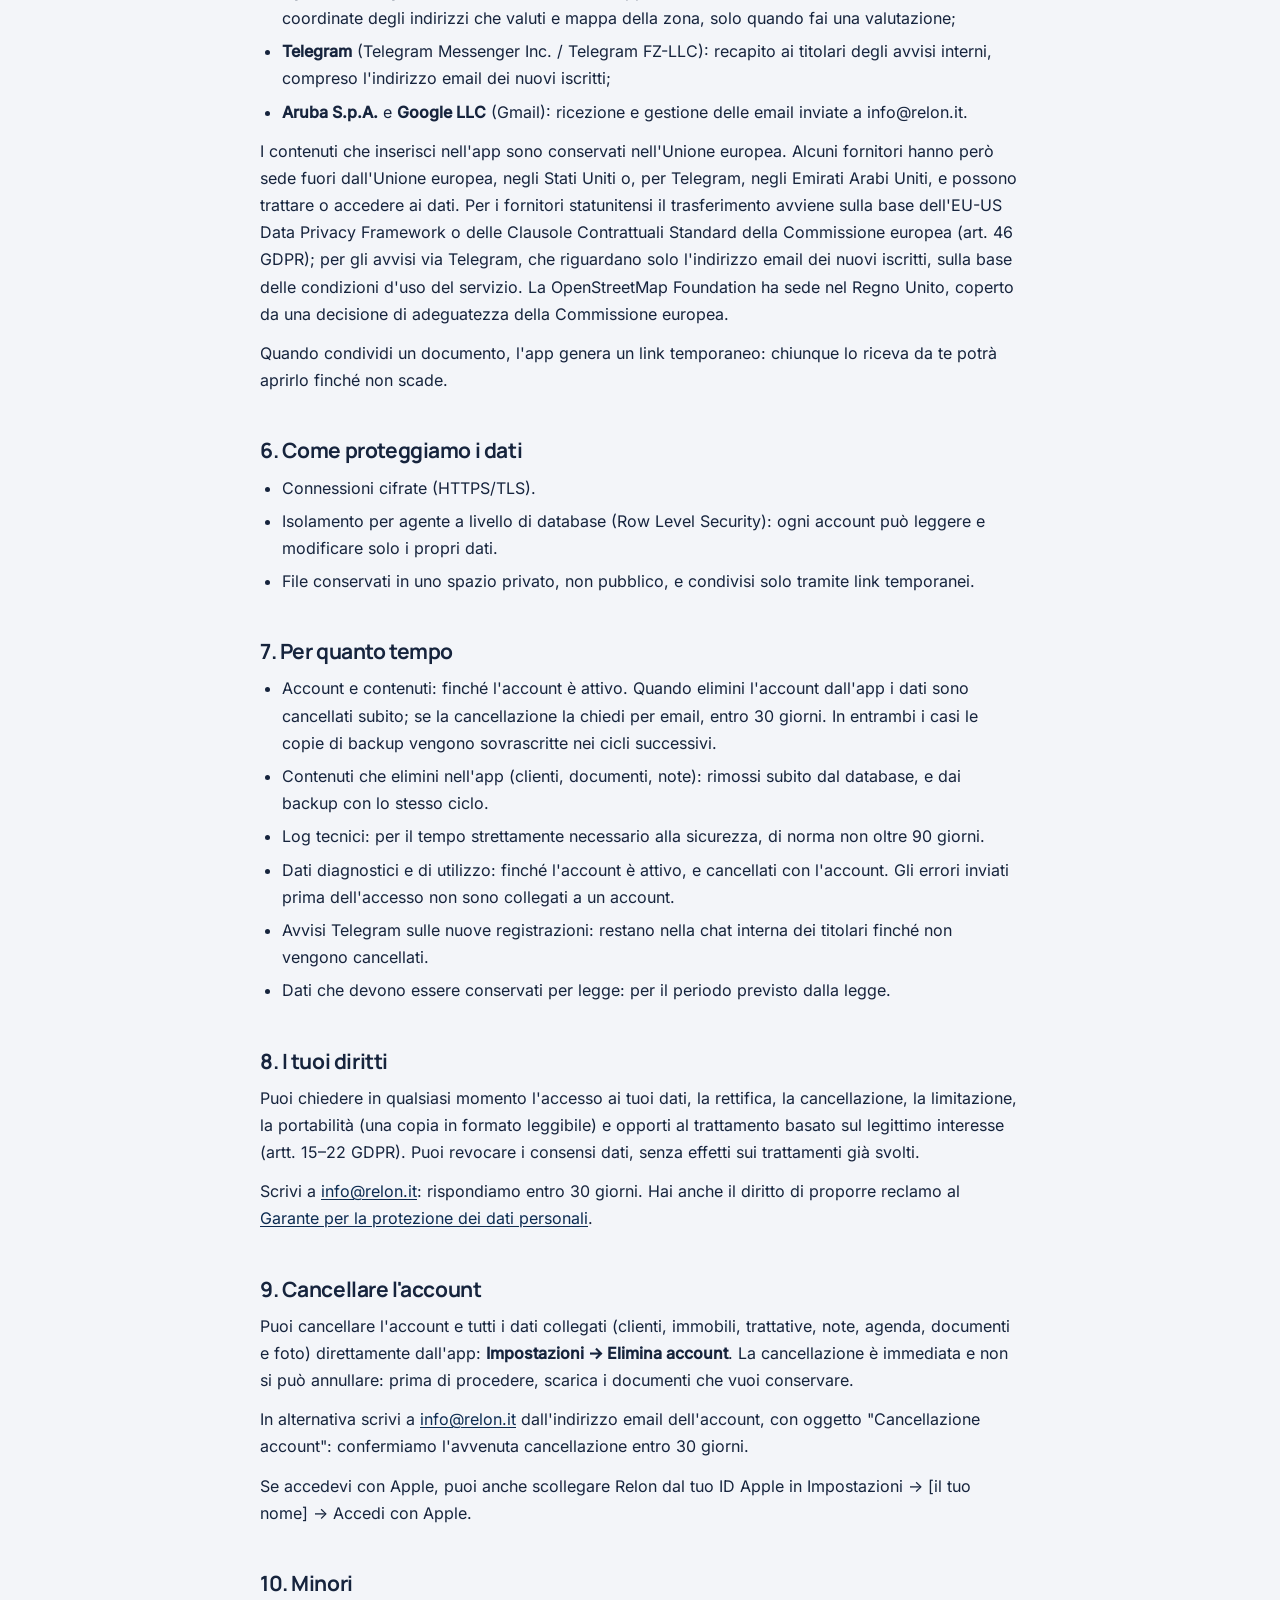
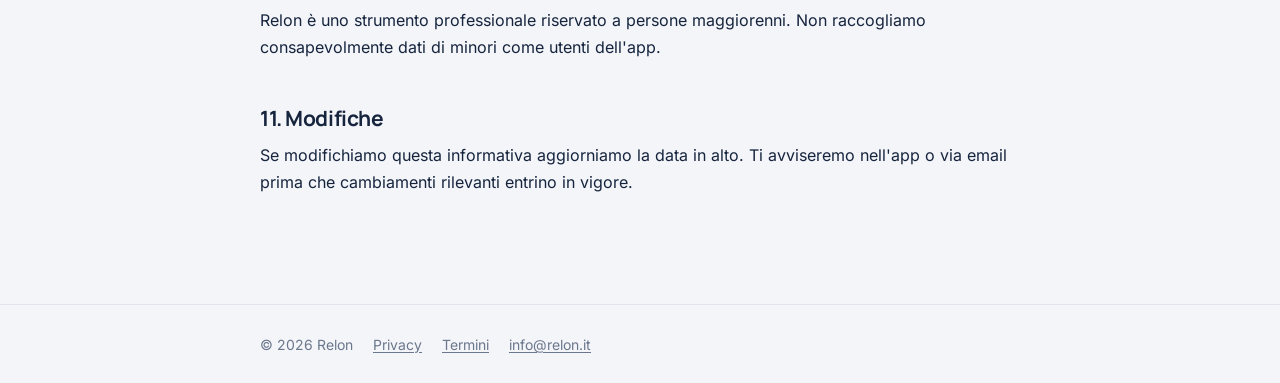
==== commit 99c79832: "updated description" ====
--- a/privacy/index.html
+++ b/privacy/index.html
@@ -24,7 +24,7 @@
   <h1>Privacy Policy</h1>
   <p class="updated">Ultimo aggiornamento: 23 ottobre 2026</p>
 
-  <p>Questa informativa spiega quali dati personali tratta Relon, l'app CRM per agenti immobiliari (iOS, Android e versione desktop su <a href="https://desktop.relon.it/">desktop.relon.it</a>), insieme al sito <a href="https://relon.it/">relon.it</a> e alle pagine pubbliche di prenotazione visite generate dall'app, perché li tratta e quali diritti hai. È resa ai sensi degli artt. 13 e 14 del Regolamento (UE) 2016/679 ("GDPR") e del D.Lgs. 196/2003.</p>
+  <p>Questa informativa spiega quali dati personali tratta Relon, il gestionale per agenti immobiliari (iOS, Android e versione desktop su <a href="https://desktop.relon.it/">desktop.relon.it</a>), insieme al sito <a href="https://relon.it/">relon.it</a> e alle pagine pubbliche di prenotazione visite generate dall'app, perché li tratta e quali diritti hai. È resa ai sensi degli artt. 13 e 14 del Regolamento (UE) 2016/679 ("GDPR") e del D.Lgs. 196/2003.</p>
 
   <div class="box">
     <strong>In breve.</strong> Usiamo i tuoi dati solo per far funzionare Relon. Niente pubblicità, niente strumenti di analisi di terze parti, niente profilazione, nessuna vendita di dati. Ogni agente vede solo i propri dati. I dati dei tuoi clienti restano tuoi: noi li custodiamo per conto tuo.
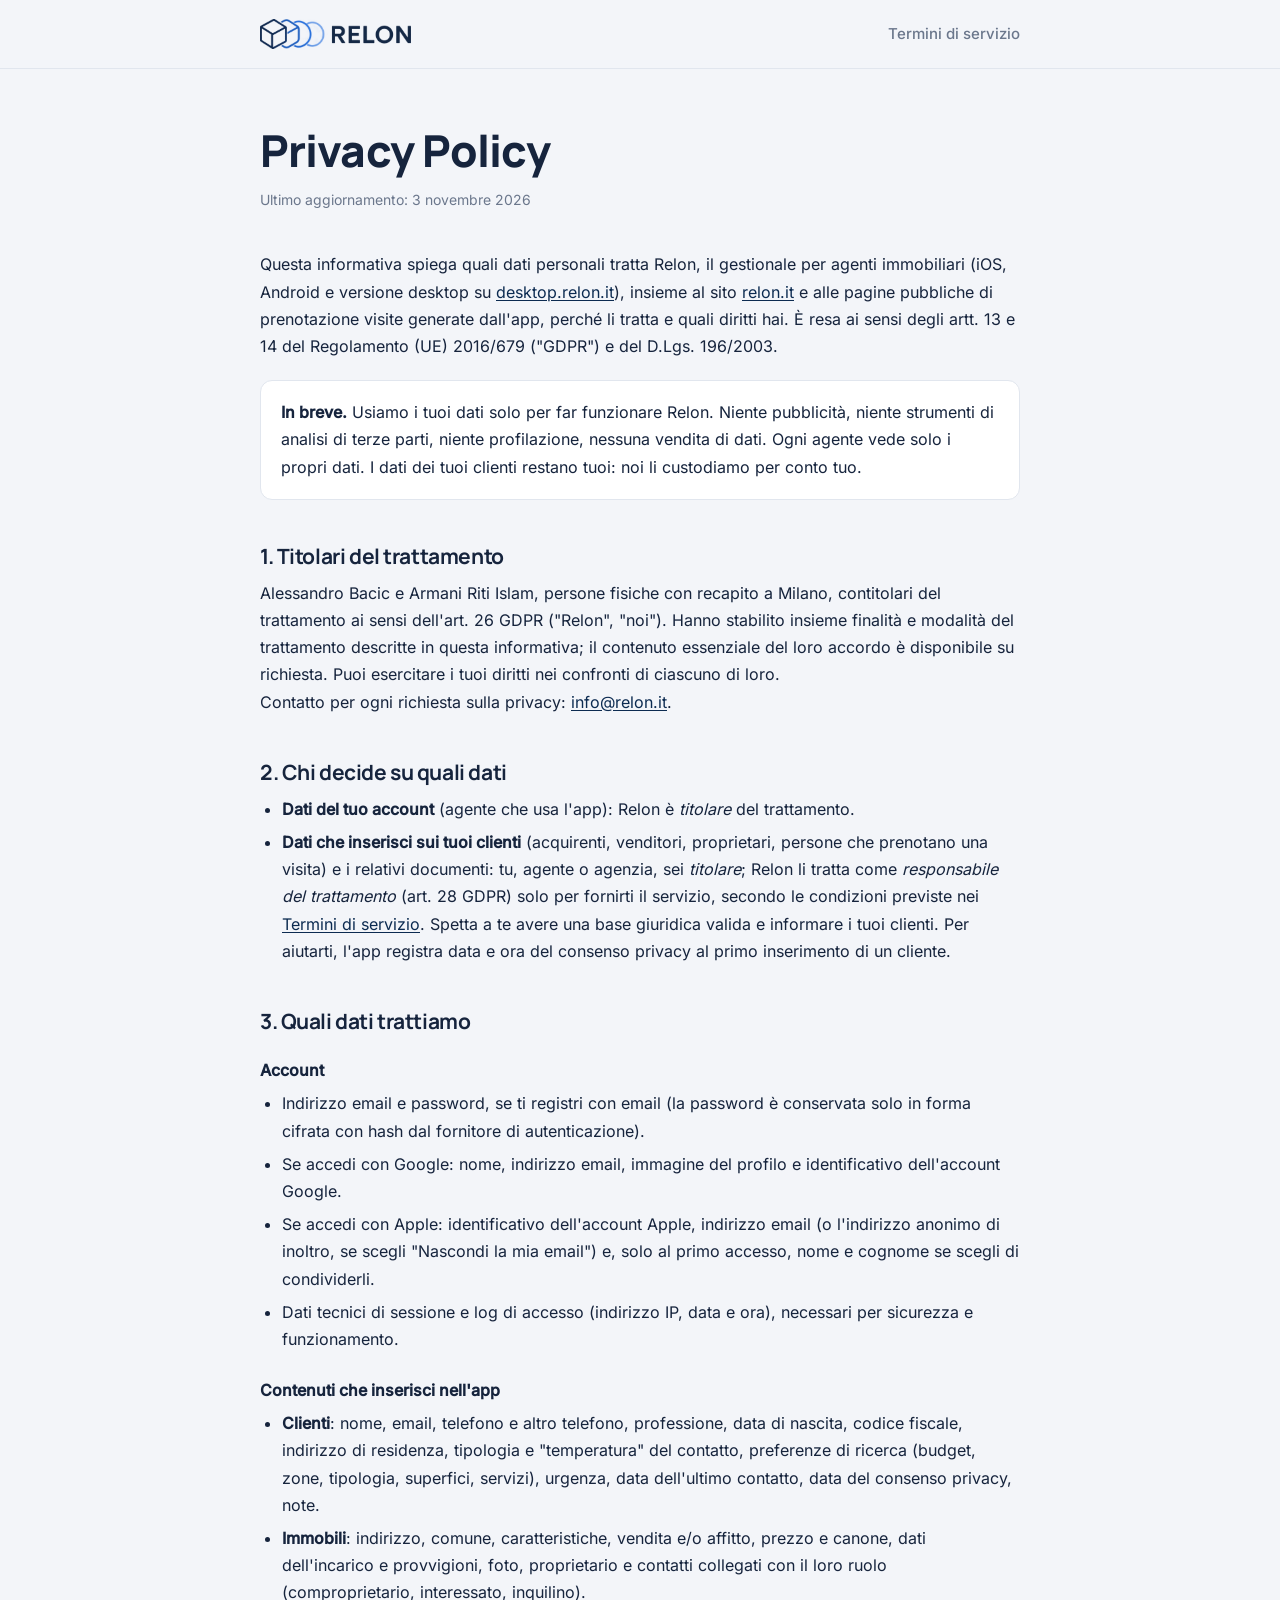
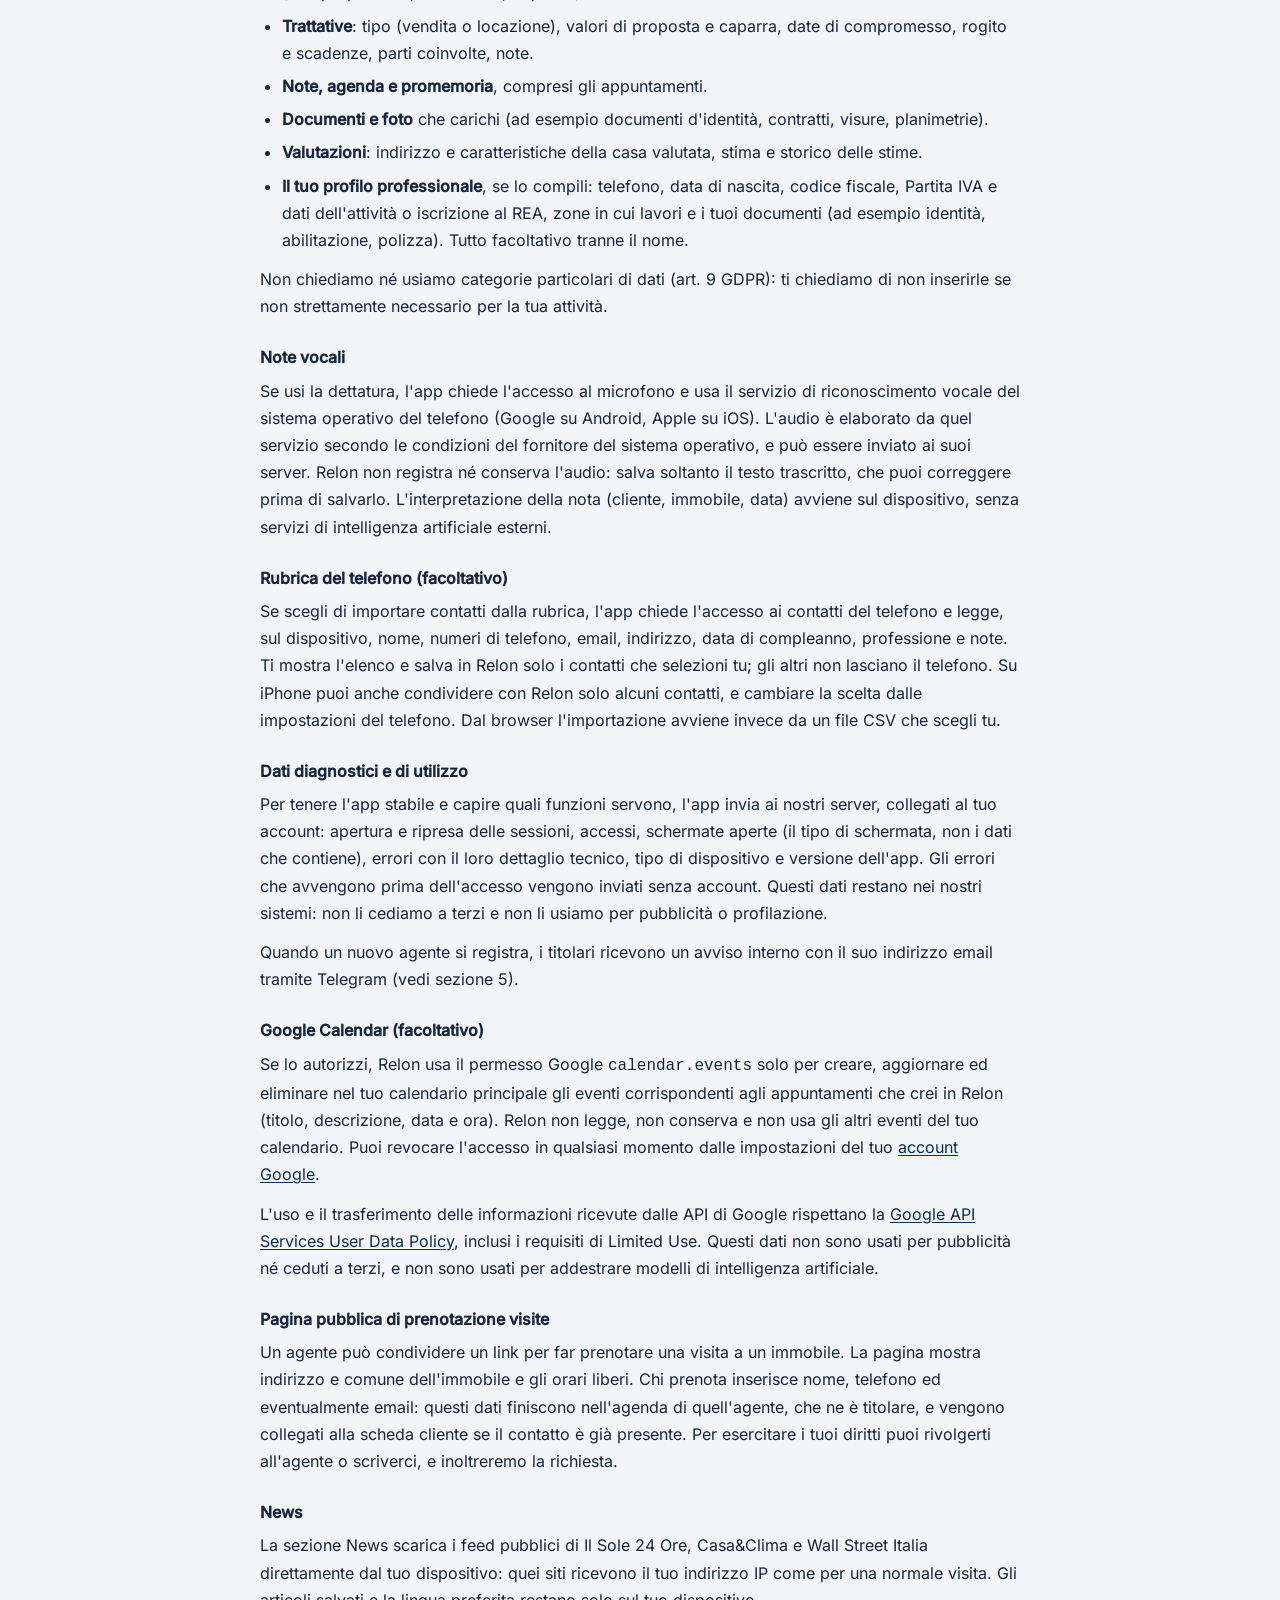
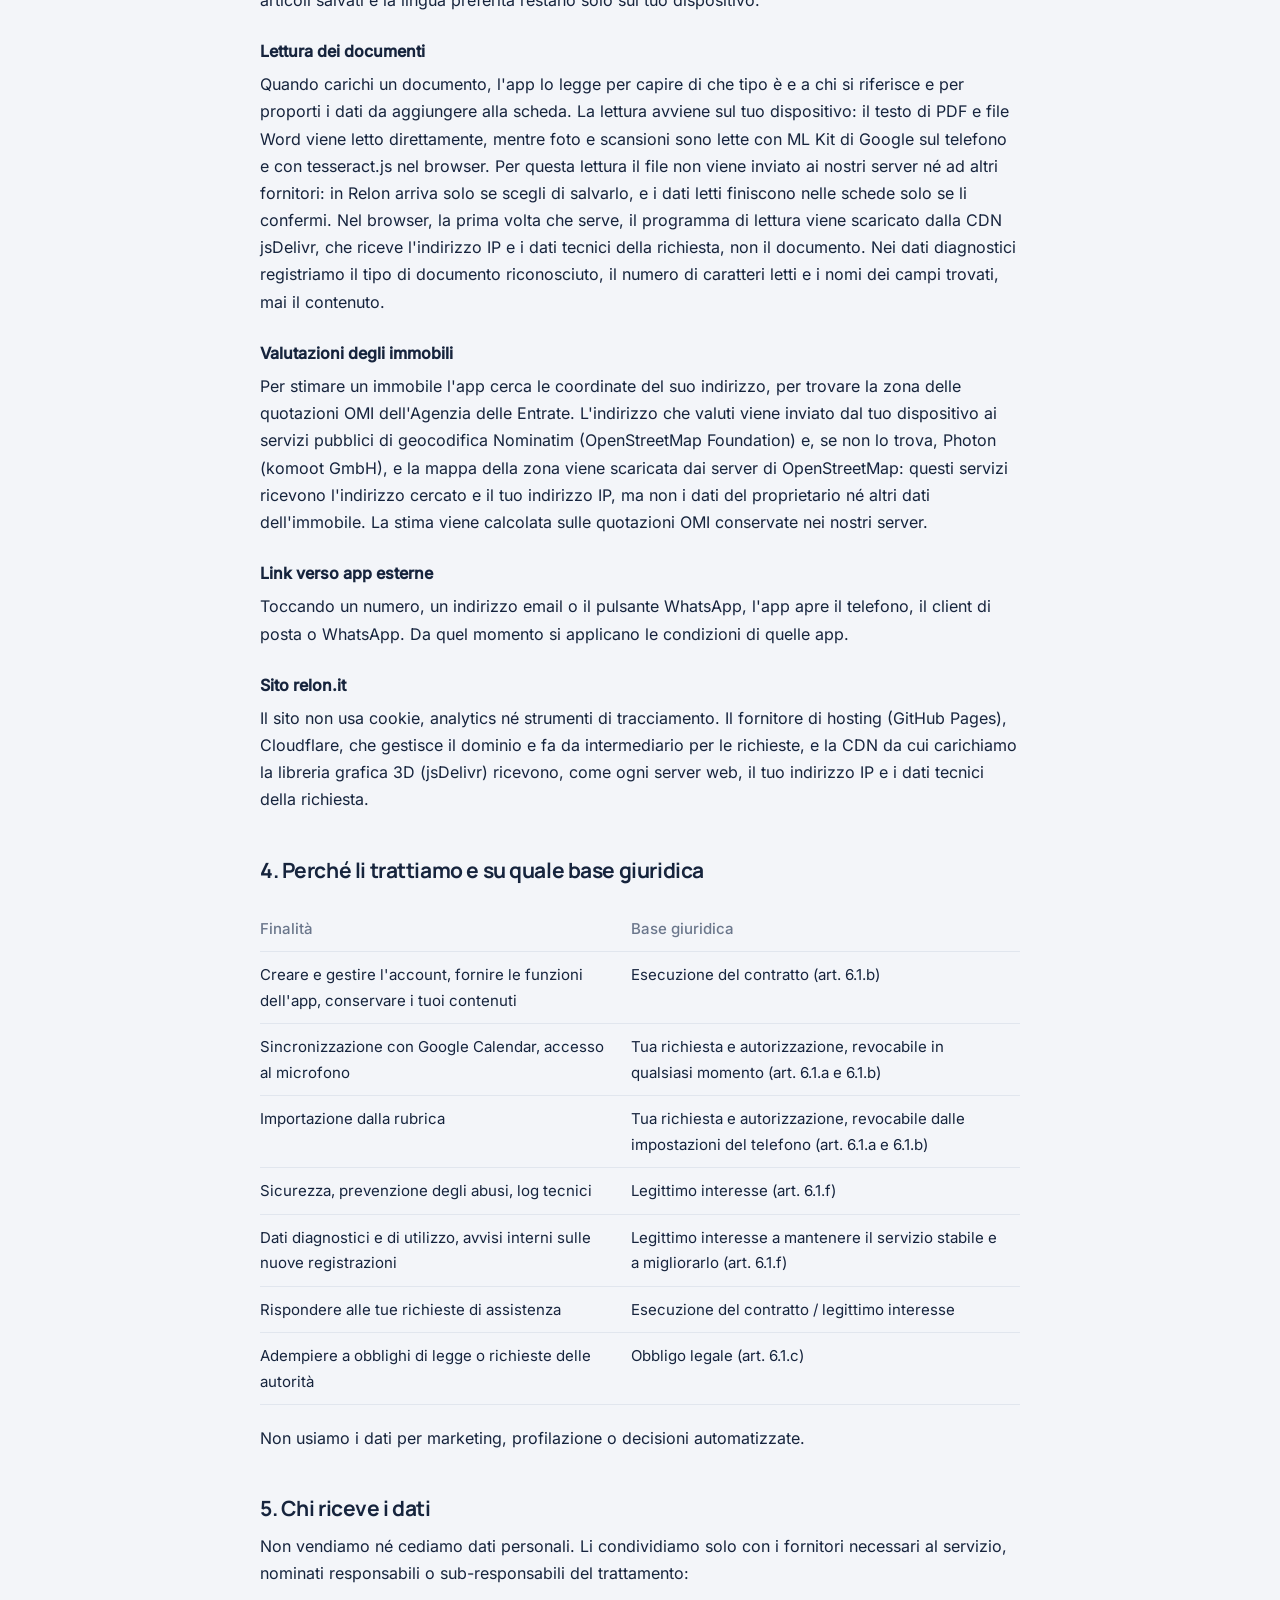
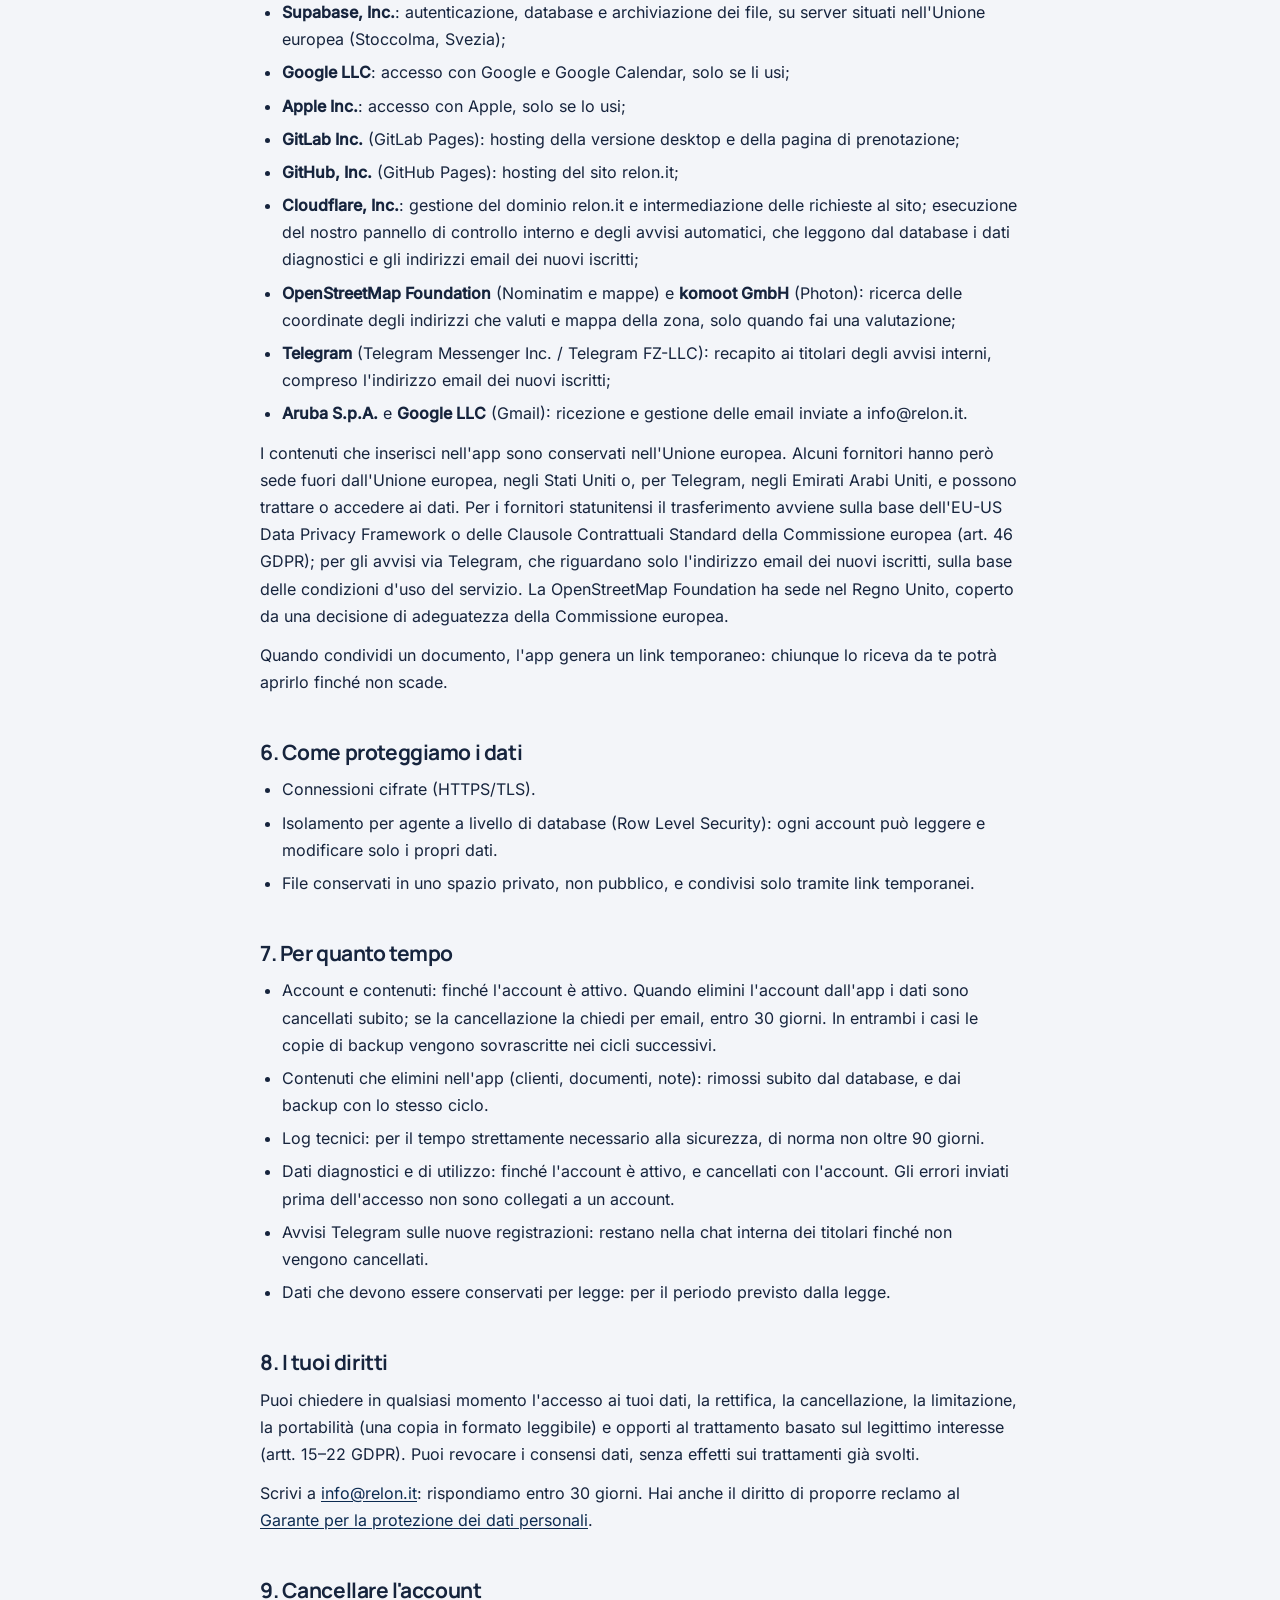
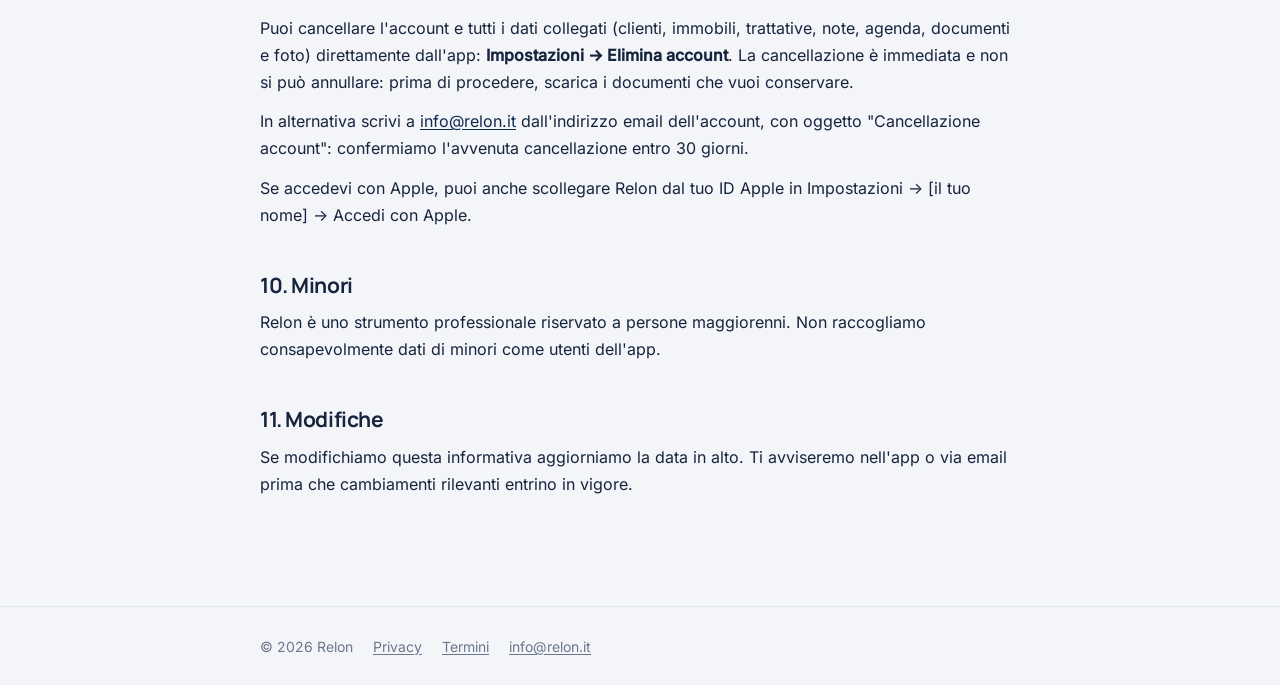
==== commit 95a0448e: "aggiunta gestione documenti" ====
--- a/privacy/index.html
+++ b/privacy/index.html
@@ -22,7 +22,7 @@
 
 <main class="wrap">
   <h1>Privacy Policy</h1>
-  <p class="updated">Ultimo aggiornamento: 23 ottobre 2026</p>
+  <p class="updated">Ultimo aggiornamento: 3 novembre 2026</p>
 
   <p>Questa informativa spiega quali dati personali tratta Relon, il gestionale per agenti immobiliari (iOS, Android e versione desktop su <a href="https://desktop.relon.it/">desktop.relon.it</a>), insieme al sito <a href="https://relon.it/">relon.it</a> e alle pagine pubbliche di prenotazione visite generate dall'app, perché li tratta e quali diritti hai. È resa ai sensi degli artt. 13 e 14 del Regolamento (UE) 2016/679 ("GDPR") e del D.Lgs. 196/2003.</p>
 
@@ -81,6 +81,9 @@
 
   <h3>News</h3>
   <p>La sezione News scarica i feed pubblici di Il Sole 24 Ore, Casa&amp;Clima e Wall Street Italia direttamente dal tuo dispositivo: quei siti ricevono il tuo indirizzo IP come per una normale visita. Gli articoli salvati e la lingua preferita restano solo sul tuo dispositivo.</p>
+
+  <h3>Lettura dei documenti</h3>
+  <p>Quando carichi un documento, l'app lo legge per capire di che tipo è e a chi si riferisce e per proporti i dati da aggiungere alla scheda. La lettura avviene sul tuo dispositivo: il testo di PDF e file Word viene letto direttamente, mentre foto e scansioni sono lette con ML Kit di Google sul telefono e con tesseract.js nel browser. Per questa lettura il file non viene inviato ai nostri server né ad altri fornitori: in Relon arriva solo se scegli di salvarlo, e i dati letti finiscono nelle schede solo se li confermi. Nel browser, la prima volta che serve, il programma di lettura viene scaricato dalla CDN jsDelivr, che riceve l'indirizzo IP e i dati tecnici della richiesta, non il documento. Nei dati diagnostici registriamo il tipo di documento riconosciuto, il numero di caratteri letti e i nomi dei campi trovati, mai il contenuto.</p>
 
   <h3>Valutazioni degli immobili</h3>
   <p>Per stimare un immobile l'app cerca le coordinate del suo indirizzo, per trovare la zona delle quotazioni OMI dell'Agenzia delle Entrate. L'indirizzo che valuti viene inviato dal tuo dispositivo ai servizi pubblici di geocodifica Nominatim (OpenStreetMap Foundation) e, se non lo trova, Photon (komoot GmbH), e la mappa della zona viene scaricata dai server di OpenStreetMap: questi servizi ricevono l'indirizzo cercato e il tuo indirizzo IP, ma non i dati del proprietario né altri dati dell'immobile. La stima viene calcolata sulle quotazioni OMI conservate nei nostri server.</p>
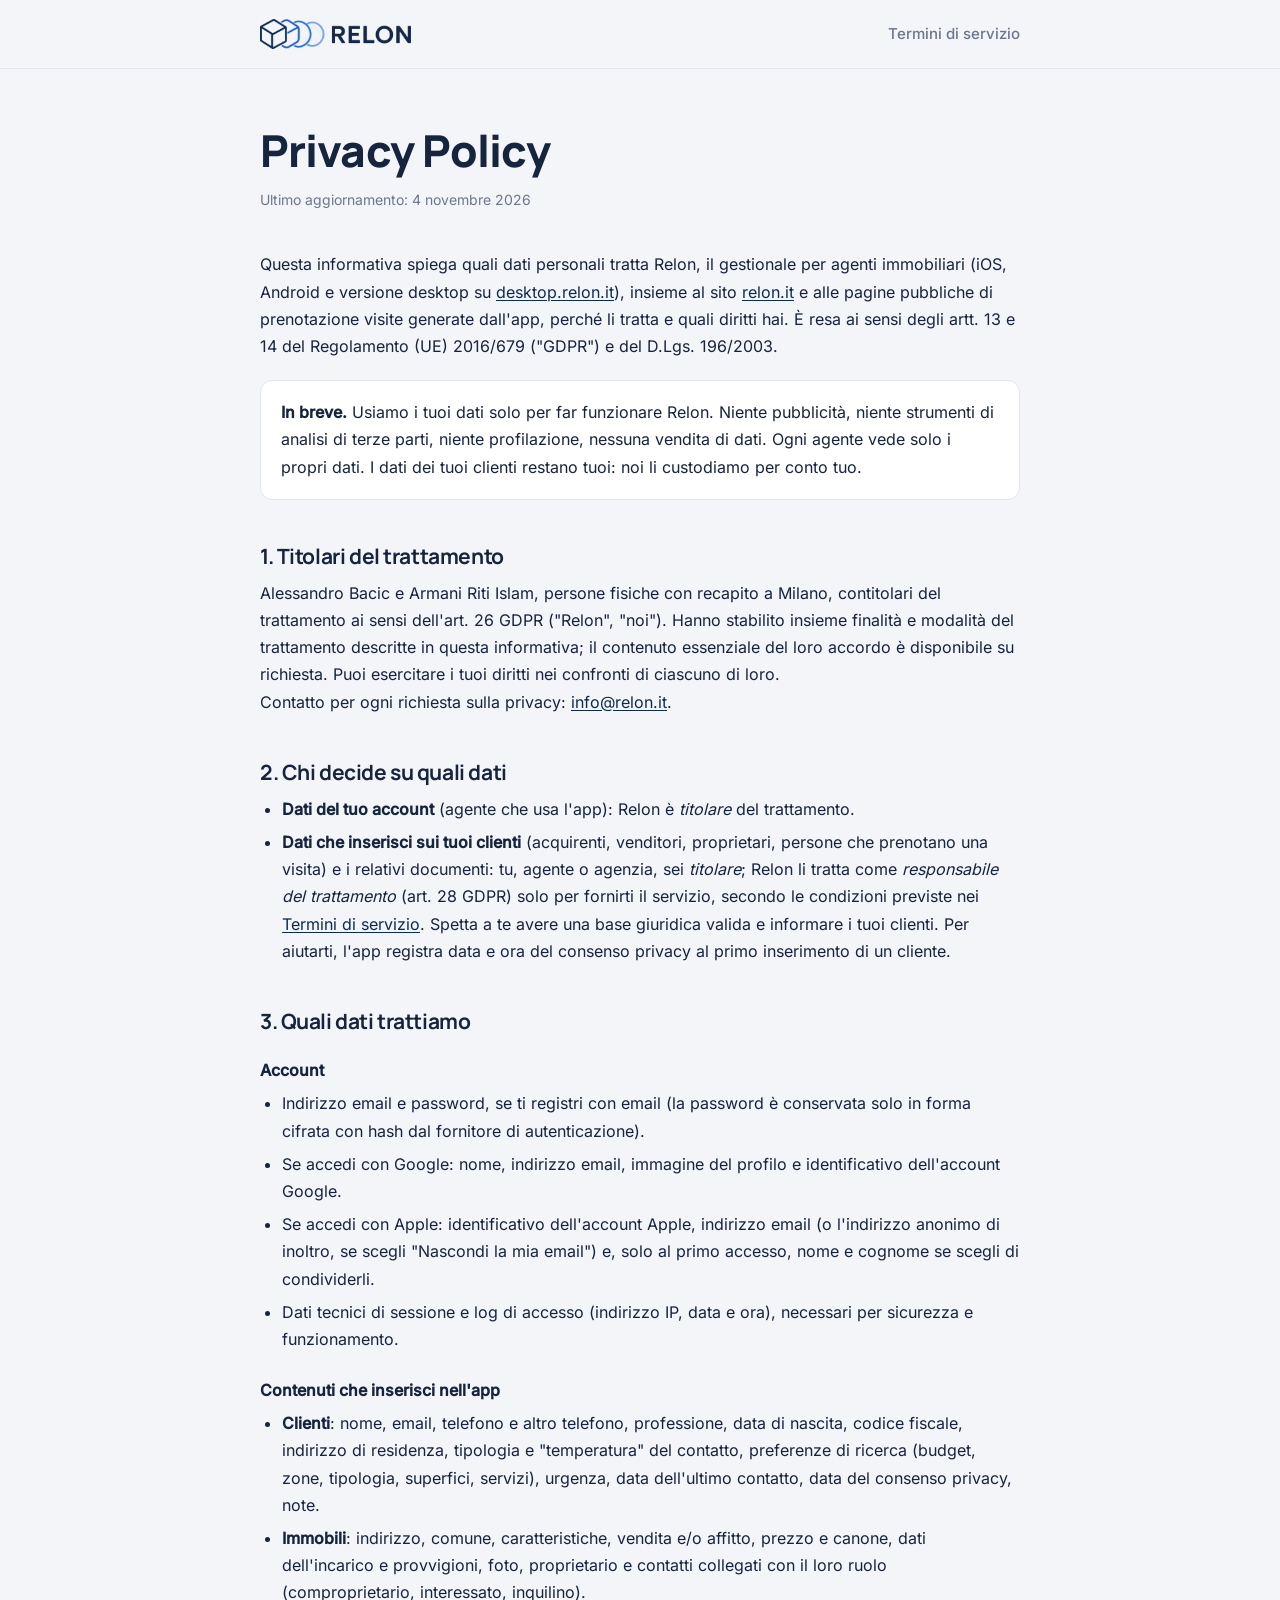
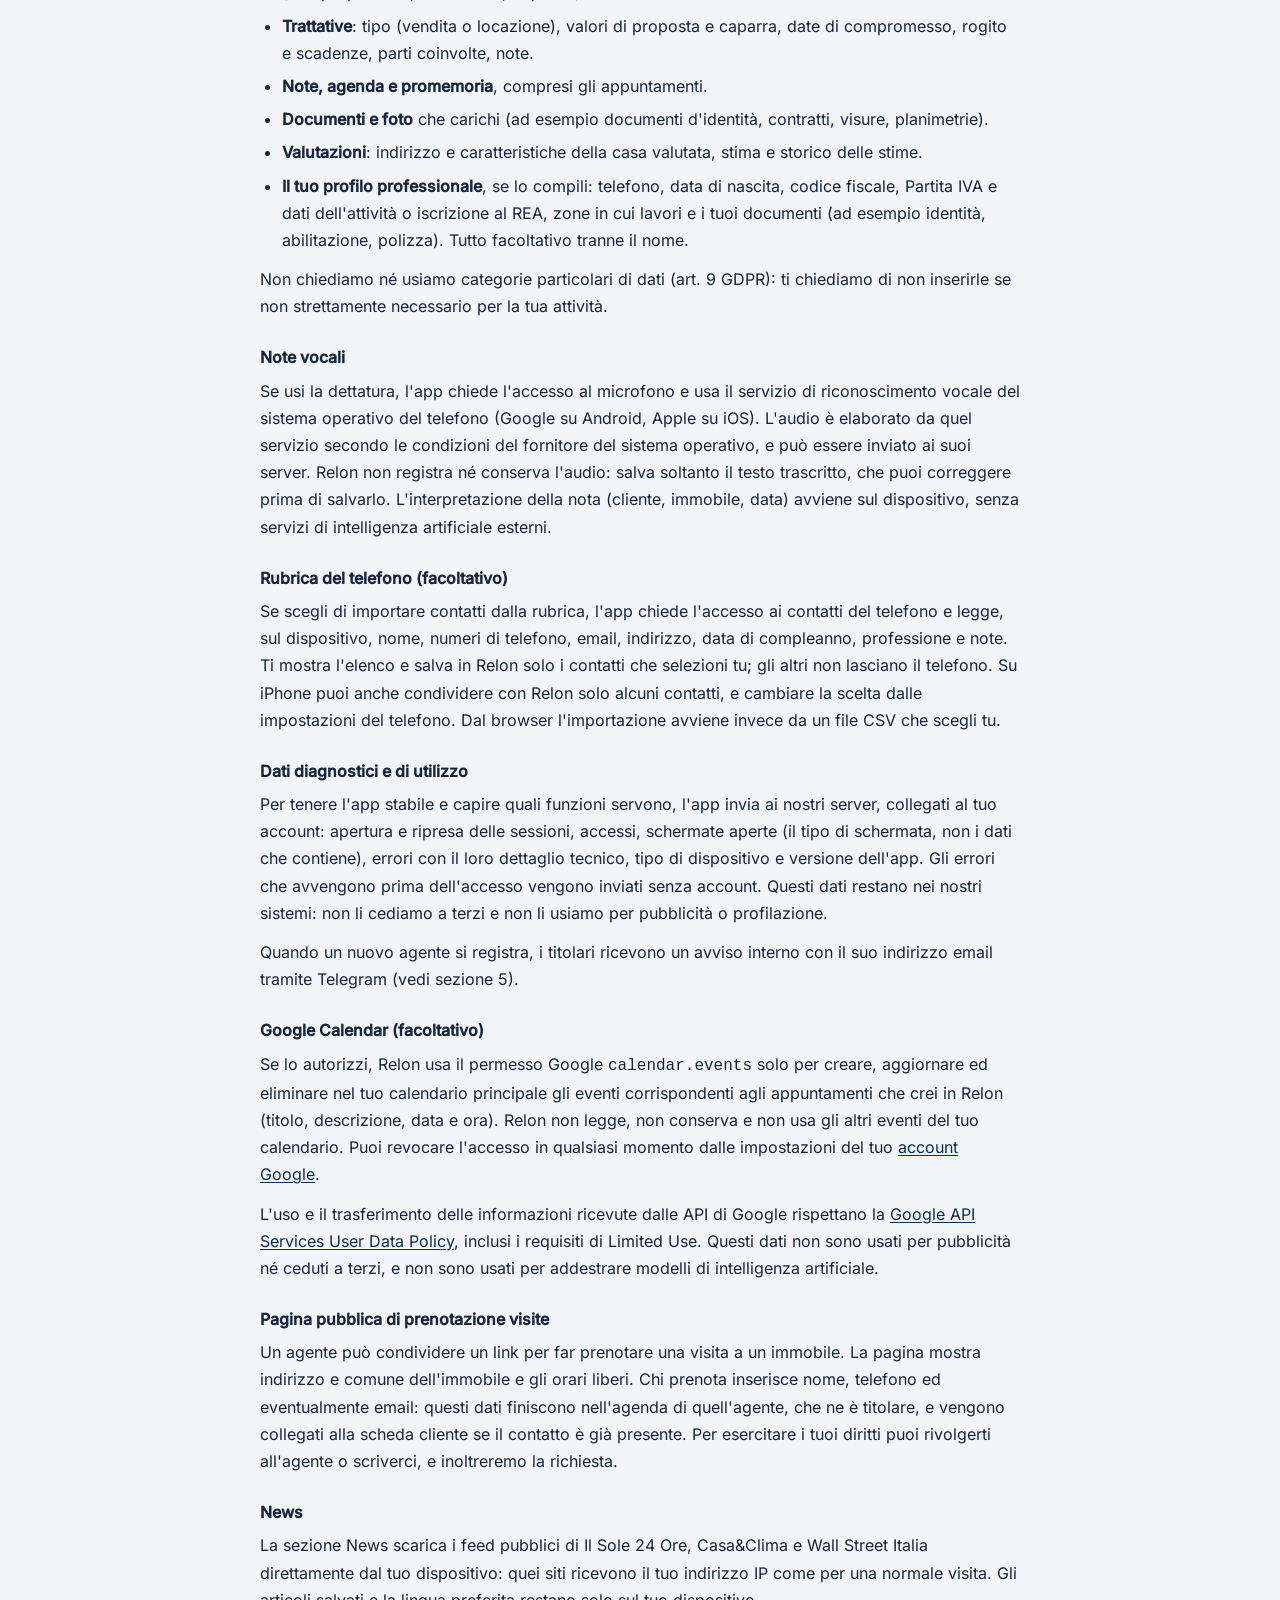
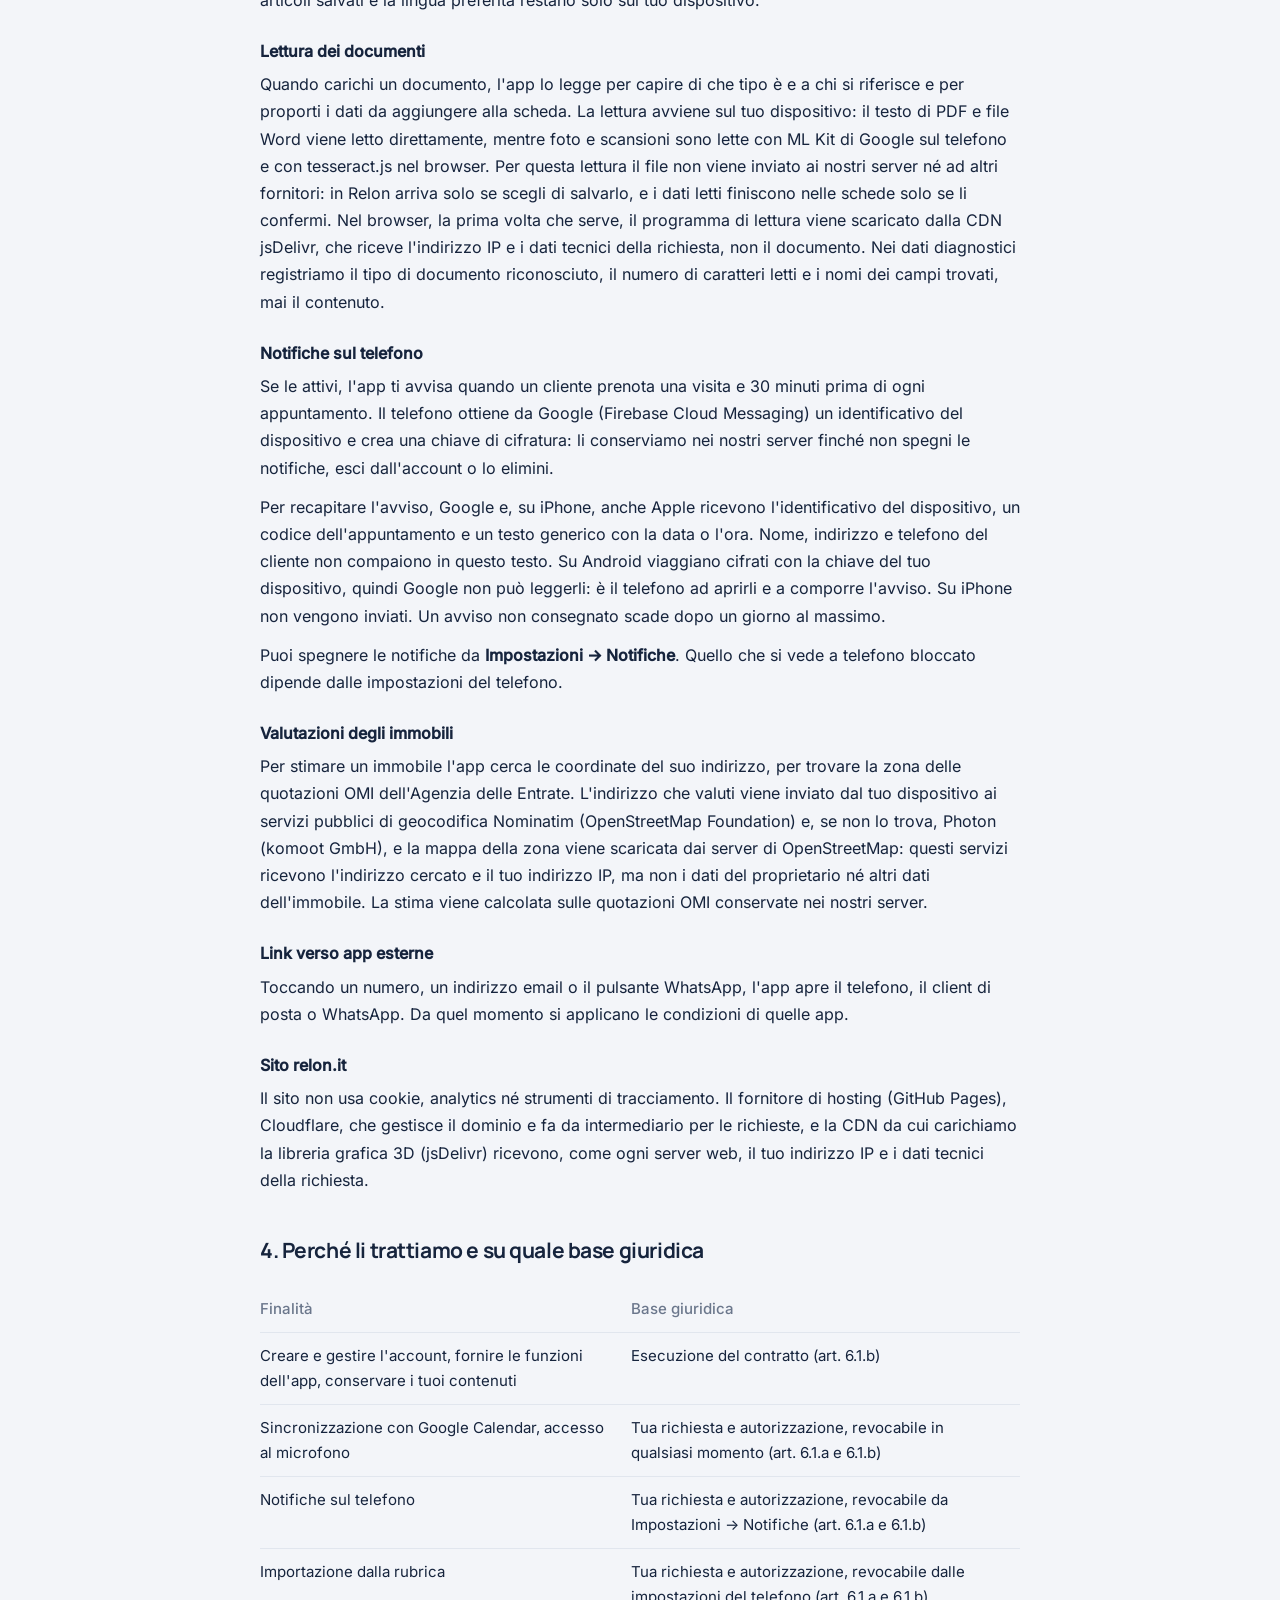
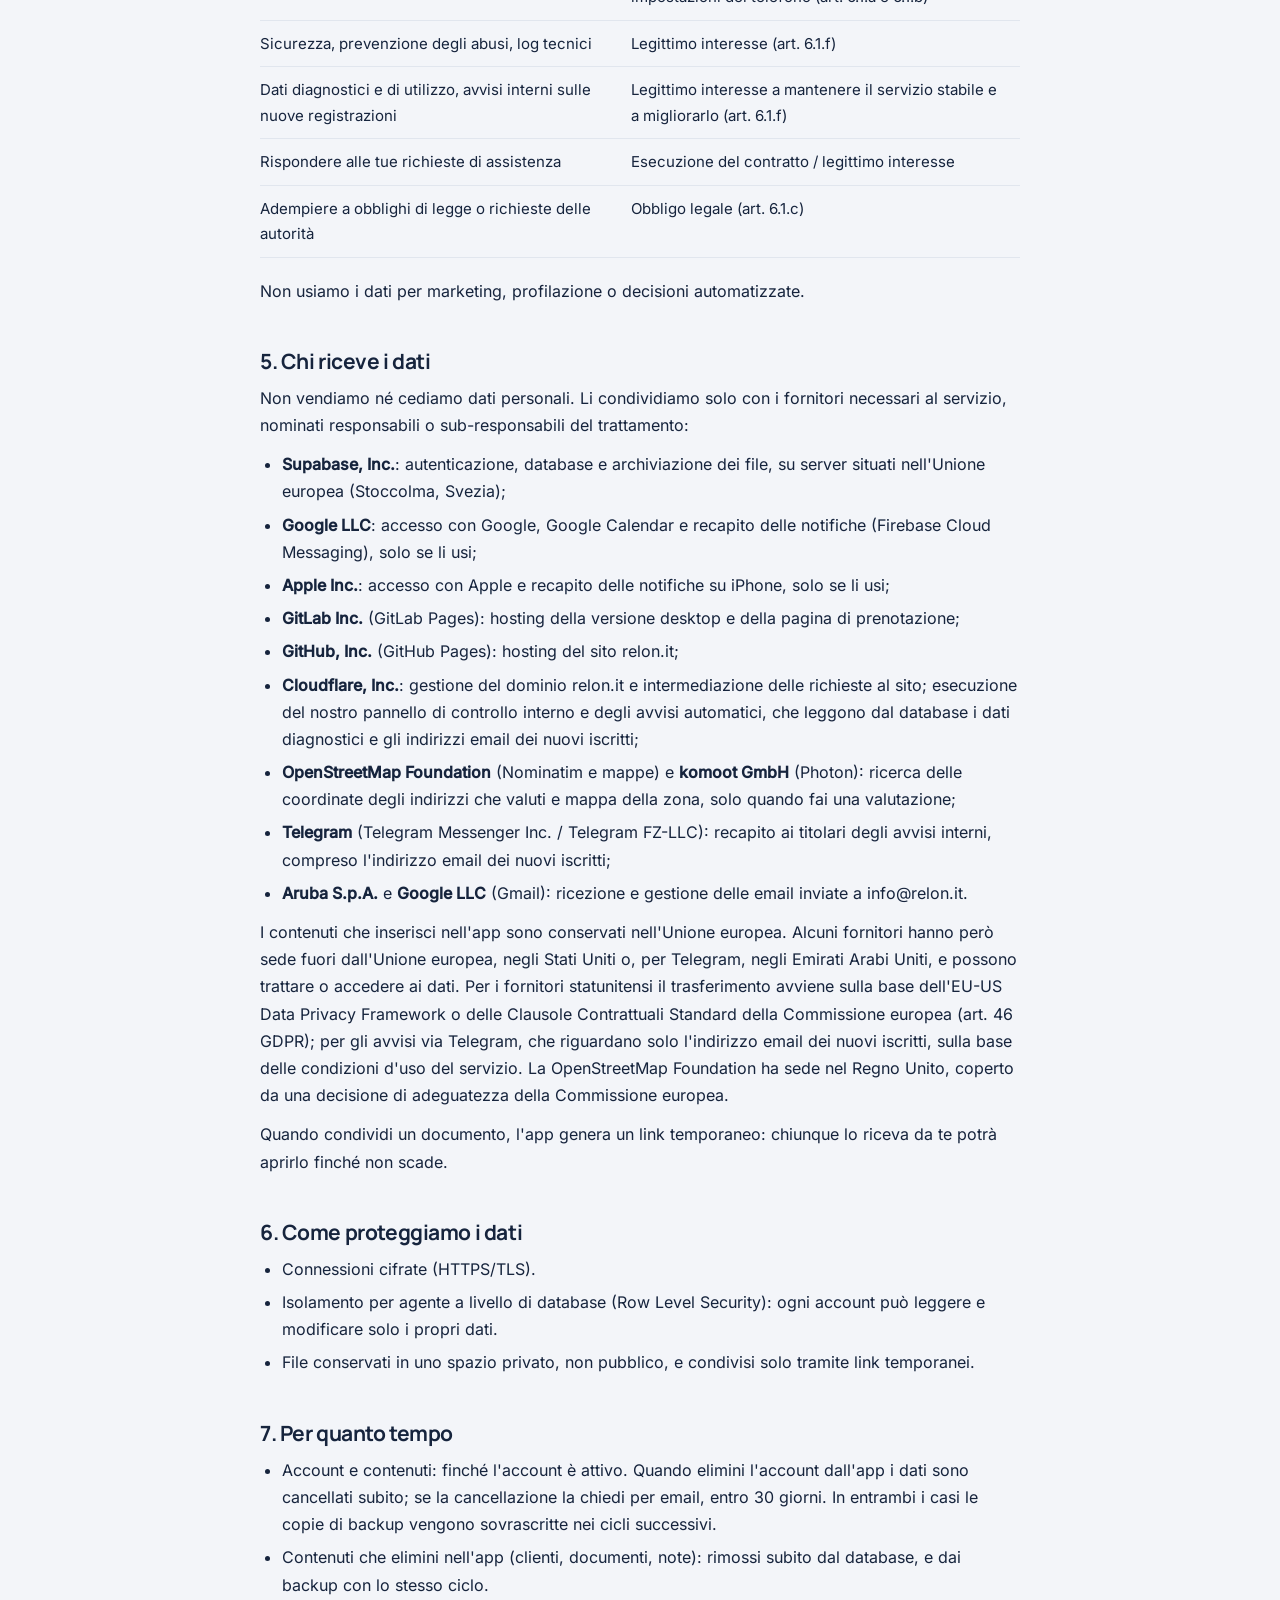
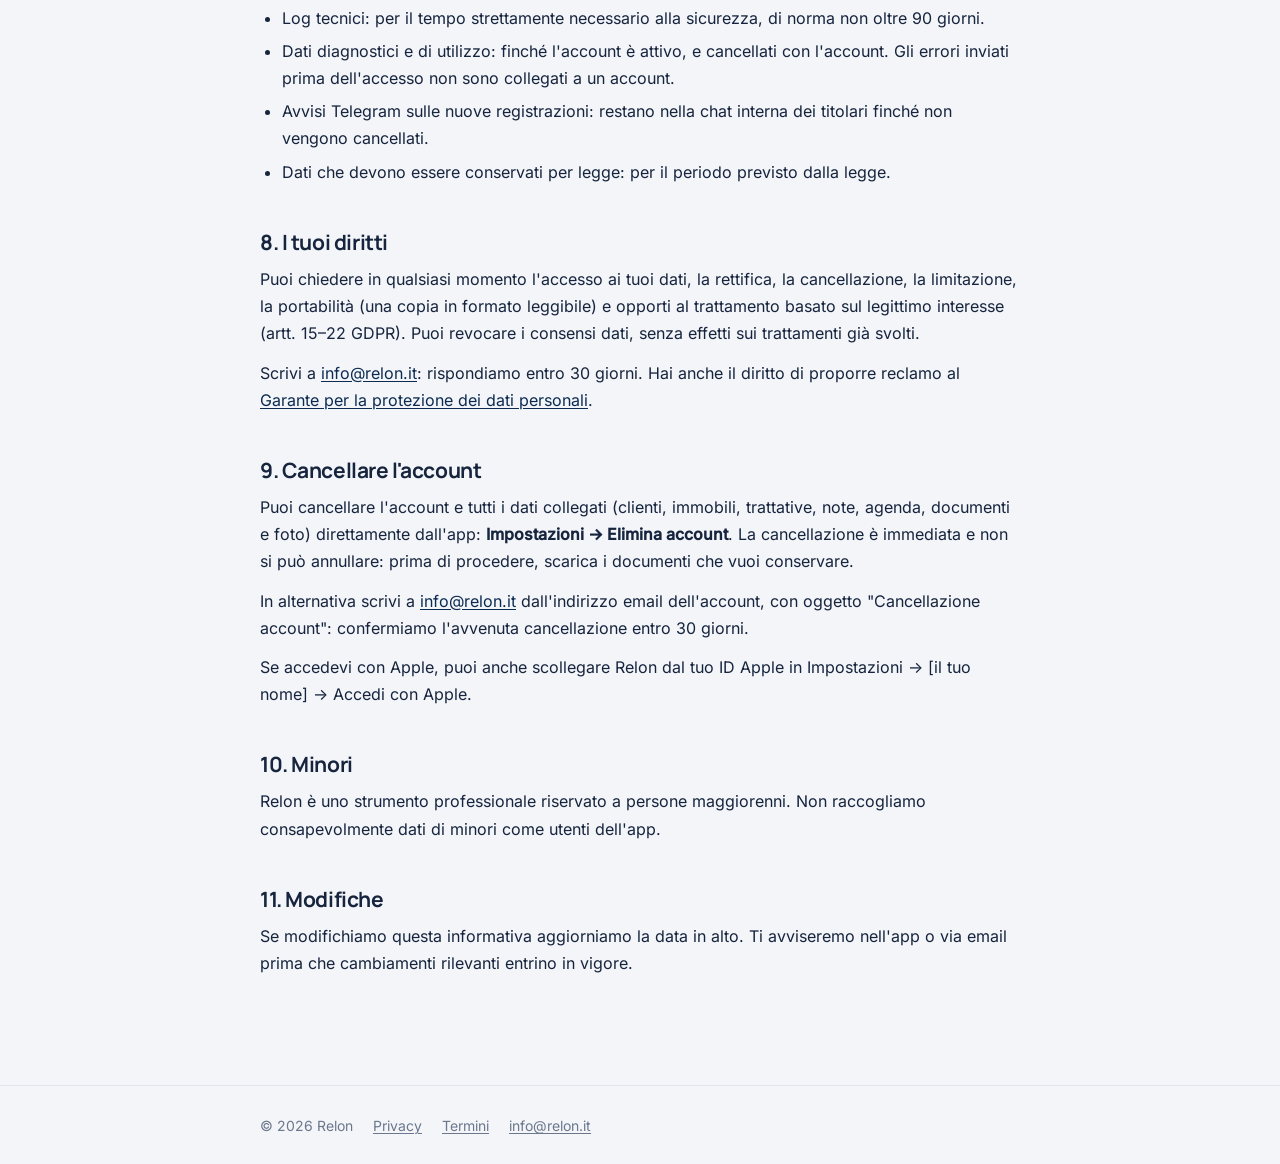
==== commit 25911a2d: "added poldo" ====
--- a/privacy/index.html
+++ b/privacy/index.html
@@ -22,7 +22,7 @@
 
 <main class="wrap">
   <h1>Privacy Policy</h1>
-  <p class="updated">Ultimo aggiornamento: 3 novembre 2026</p>
+  <p class="updated">Ultimo aggiornamento: 4 novembre 2026</p>
 
   <p>Questa informativa spiega quali dati personali tratta Relon, il gestionale per agenti immobiliari (iOS, Android e versione desktop su <a href="https://desktop.relon.it/">desktop.relon.it</a>), insieme al sito <a href="https://relon.it/">relon.it</a> e alle pagine pubbliche di prenotazione visite generate dall'app, perché li tratta e quali diritti hai. È resa ai sensi degli artt. 13 e 14 del Regolamento (UE) 2016/679 ("GDPR") e del D.Lgs. 196/2003.</p>
 
@@ -85,6 +85,11 @@
   <h3>Lettura dei documenti</h3>
   <p>Quando carichi un documento, l'app lo legge per capire di che tipo è e a chi si riferisce e per proporti i dati da aggiungere alla scheda. La lettura avviene sul tuo dispositivo: il testo di PDF e file Word viene letto direttamente, mentre foto e scansioni sono lette con ML Kit di Google sul telefono e con tesseract.js nel browser. Per questa lettura il file non viene inviato ai nostri server né ad altri fornitori: in Relon arriva solo se scegli di salvarlo, e i dati letti finiscono nelle schede solo se li confermi. Nel browser, la prima volta che serve, il programma di lettura viene scaricato dalla CDN jsDelivr, che riceve l'indirizzo IP e i dati tecnici della richiesta, non il documento. Nei dati diagnostici registriamo il tipo di documento riconosciuto, il numero di caratteri letti e i nomi dei campi trovati, mai il contenuto.</p>
 
+  <h3>Notifiche sul telefono</h3>
+  <p>Se le attivi, l'app ti avvisa quando un cliente prenota una visita e 30 minuti prima di ogni appuntamento. Il telefono ottiene da Google (Firebase Cloud Messaging) un identificativo del dispositivo e crea una chiave di cifratura: li conserviamo nei nostri server finché non spegni le notifiche, esci dall'account o lo elimini.</p>
+  <p>Per recapitare l'avviso, Google e, su iPhone, anche Apple ricevono l'identificativo del dispositivo, un codice dell'appuntamento e un testo generico con la data o l'ora. Nome, indirizzo e telefono del cliente non compaiono in questo testo. Su Android viaggiano cifrati con la chiave del tuo dispositivo, quindi Google non può leggerli: è il telefono ad aprirli e a comporre l'avviso. Su iPhone non vengono inviati. Un avviso non consegnato scade dopo un giorno al massimo.</p>
+  <p>Puoi spegnere le notifiche da <strong>Impostazioni → Notifiche</strong>. Quello che si vede a telefono bloccato dipende dalle impostazioni del telefono.</p>
+
   <h3>Valutazioni degli immobili</h3>
   <p>Per stimare un immobile l'app cerca le coordinate del suo indirizzo, per trovare la zona delle quotazioni OMI dell'Agenzia delle Entrate. L'indirizzo che valuti viene inviato dal tuo dispositivo ai servizi pubblici di geocodifica Nominatim (OpenStreetMap Foundation) e, se non lo trova, Photon (komoot GmbH), e la mappa della zona viene scaricata dai server di OpenStreetMap: questi servizi ricevono l'indirizzo cercato e il tuo indirizzo IP, ma non i dati del proprietario né altri dati dell'immobile. La stima viene calcolata sulle quotazioni OMI conservate nei nostri server.</p>
 
@@ -100,6 +105,7 @@
     <tr><th>Finalità</th><th>Base giuridica</th></tr>
     <tr><td>Creare e gestire l'account, fornire le funzioni dell'app, conservare i tuoi contenuti</td><td>Esecuzione del contratto (art. 6.1.b)</td></tr>
     <tr><td>Sincronizzazione con Google Calendar, accesso al microfono</td><td>Tua richiesta e autorizzazione, revocabile in qualsiasi momento (art. 6.1.a e 6.1.b)</td></tr>
+    <tr><td>Notifiche sul telefono</td><td>Tua richiesta e autorizzazione, revocabile da Impostazioni → Notifiche (art. 6.1.a e 6.1.b)</td></tr>
     <tr><td>Importazione dalla rubrica</td><td>Tua richiesta e autorizzazione, revocabile dalle impostazioni del telefono (art. 6.1.a e 6.1.b)</td></tr>
     <tr><td>Sicurezza, prevenzione degli abusi, log tecnici</td><td>Legittimo interesse (art. 6.1.f)</td></tr>
     <tr><td>Dati diagnostici e di utilizzo, avvisi interni sulle nuove registrazioni</td><td>Legittimo interesse a mantenere il servizio stabile e a migliorarlo (art. 6.1.f)</td></tr>
@@ -113,8 +119,8 @@
   <p>Non vendiamo né cediamo dati personali. Li condividiamo solo con i fornitori necessari al servizio, nominati responsabili o sub-responsabili del trattamento:</p>
   <ul>
     <li><strong>Supabase, Inc.</strong>: autenticazione, database e archiviazione dei file, su server situati nell'Unione europea (Stoccolma, Svezia);</li>
-    <li><strong>Google LLC</strong>: accesso con Google e Google Calendar, solo se li usi;</li>
-    <li><strong>Apple Inc.</strong>: accesso con Apple, solo se lo usi;</li>
+    <li><strong>Google LLC</strong>: accesso con Google, Google Calendar e recapito delle notifiche (Firebase Cloud Messaging), solo se li usi;</li>
+    <li><strong>Apple Inc.</strong>: accesso con Apple e recapito delle notifiche su iPhone, solo se li usi;</li>
     <li><strong>GitLab Inc.</strong> (GitLab Pages): hosting della versione desktop e della pagina di prenotazione;</li>
     <li><strong>GitHub, Inc.</strong> (GitHub Pages): hosting del sito relon.it;</li>
     <li><strong>Cloudflare, Inc.</strong>: gestione del dominio relon.it e intermediazione delle richieste al sito; esecuzione del nostro pannello di controllo interno e degli avvisi automatici, che leggono dal database i dati diagnostici e gli indirizzi email dei nuovi iscritti;</li>
